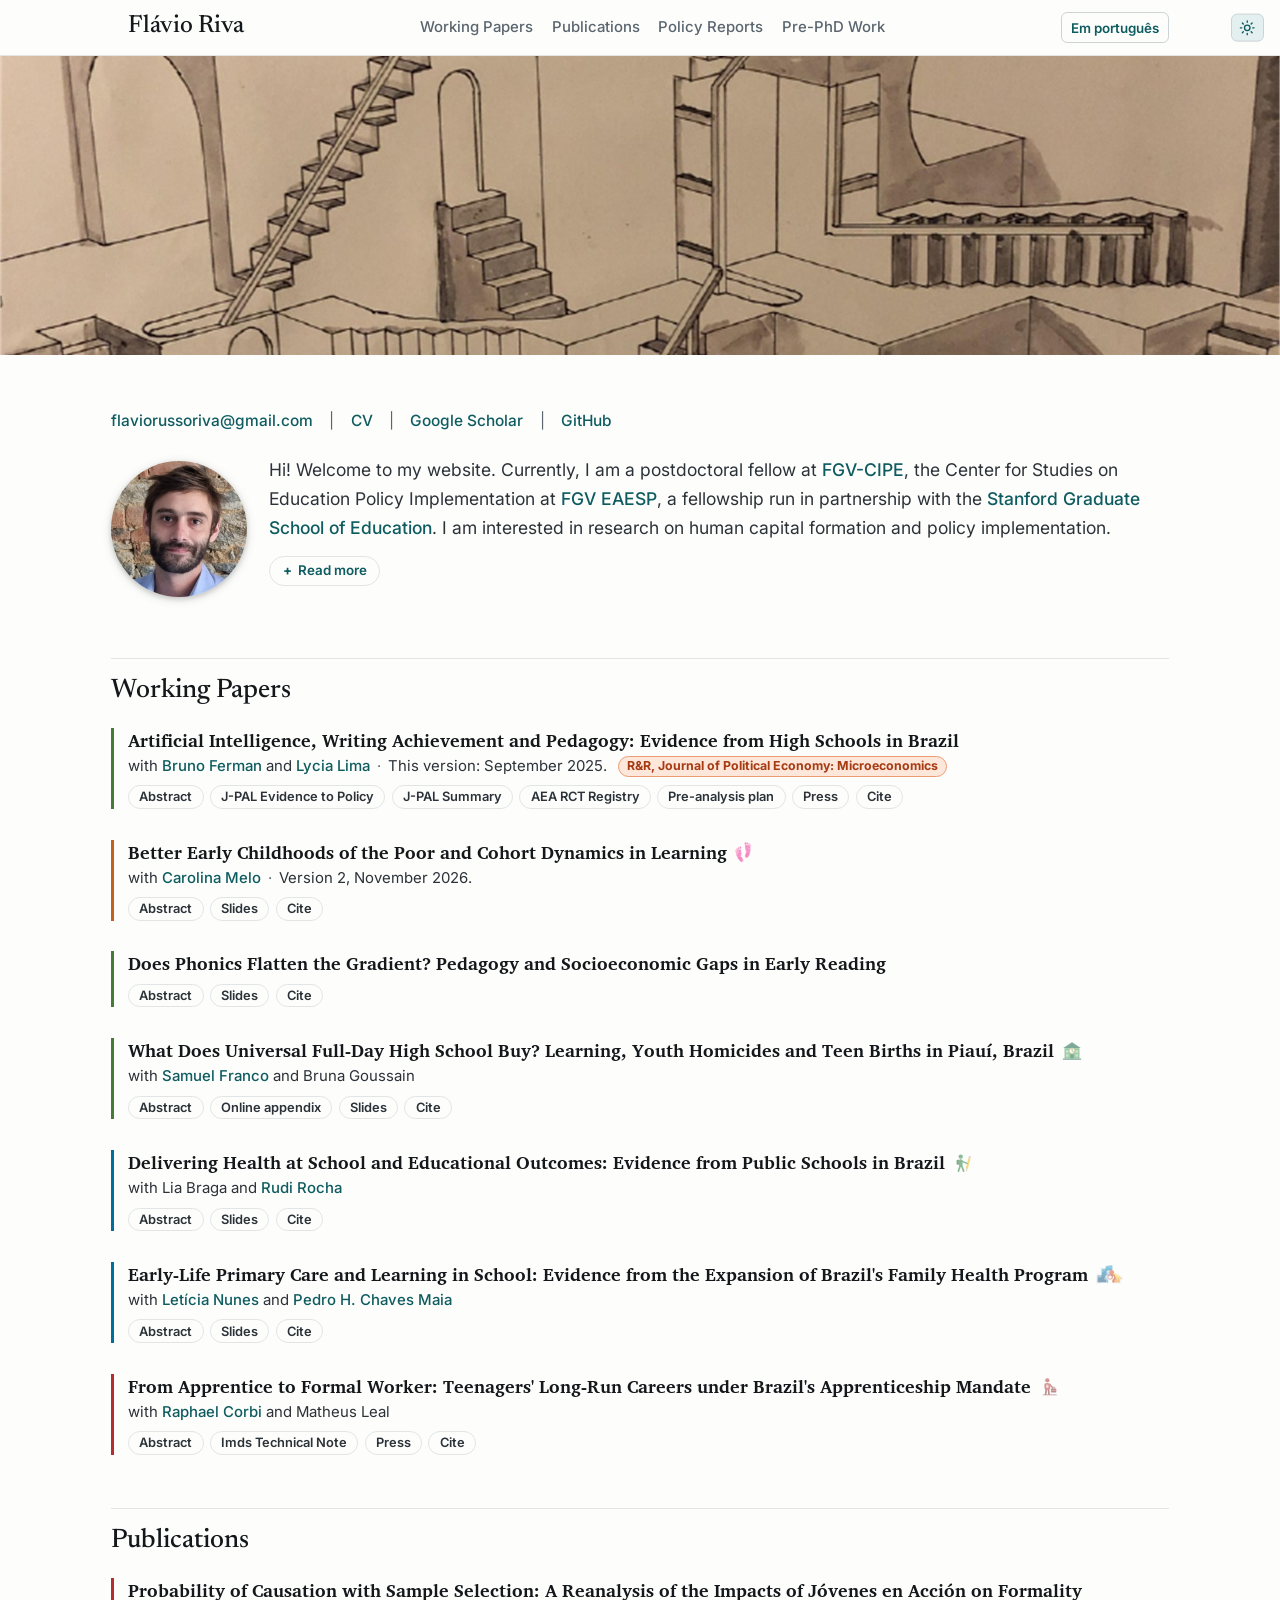
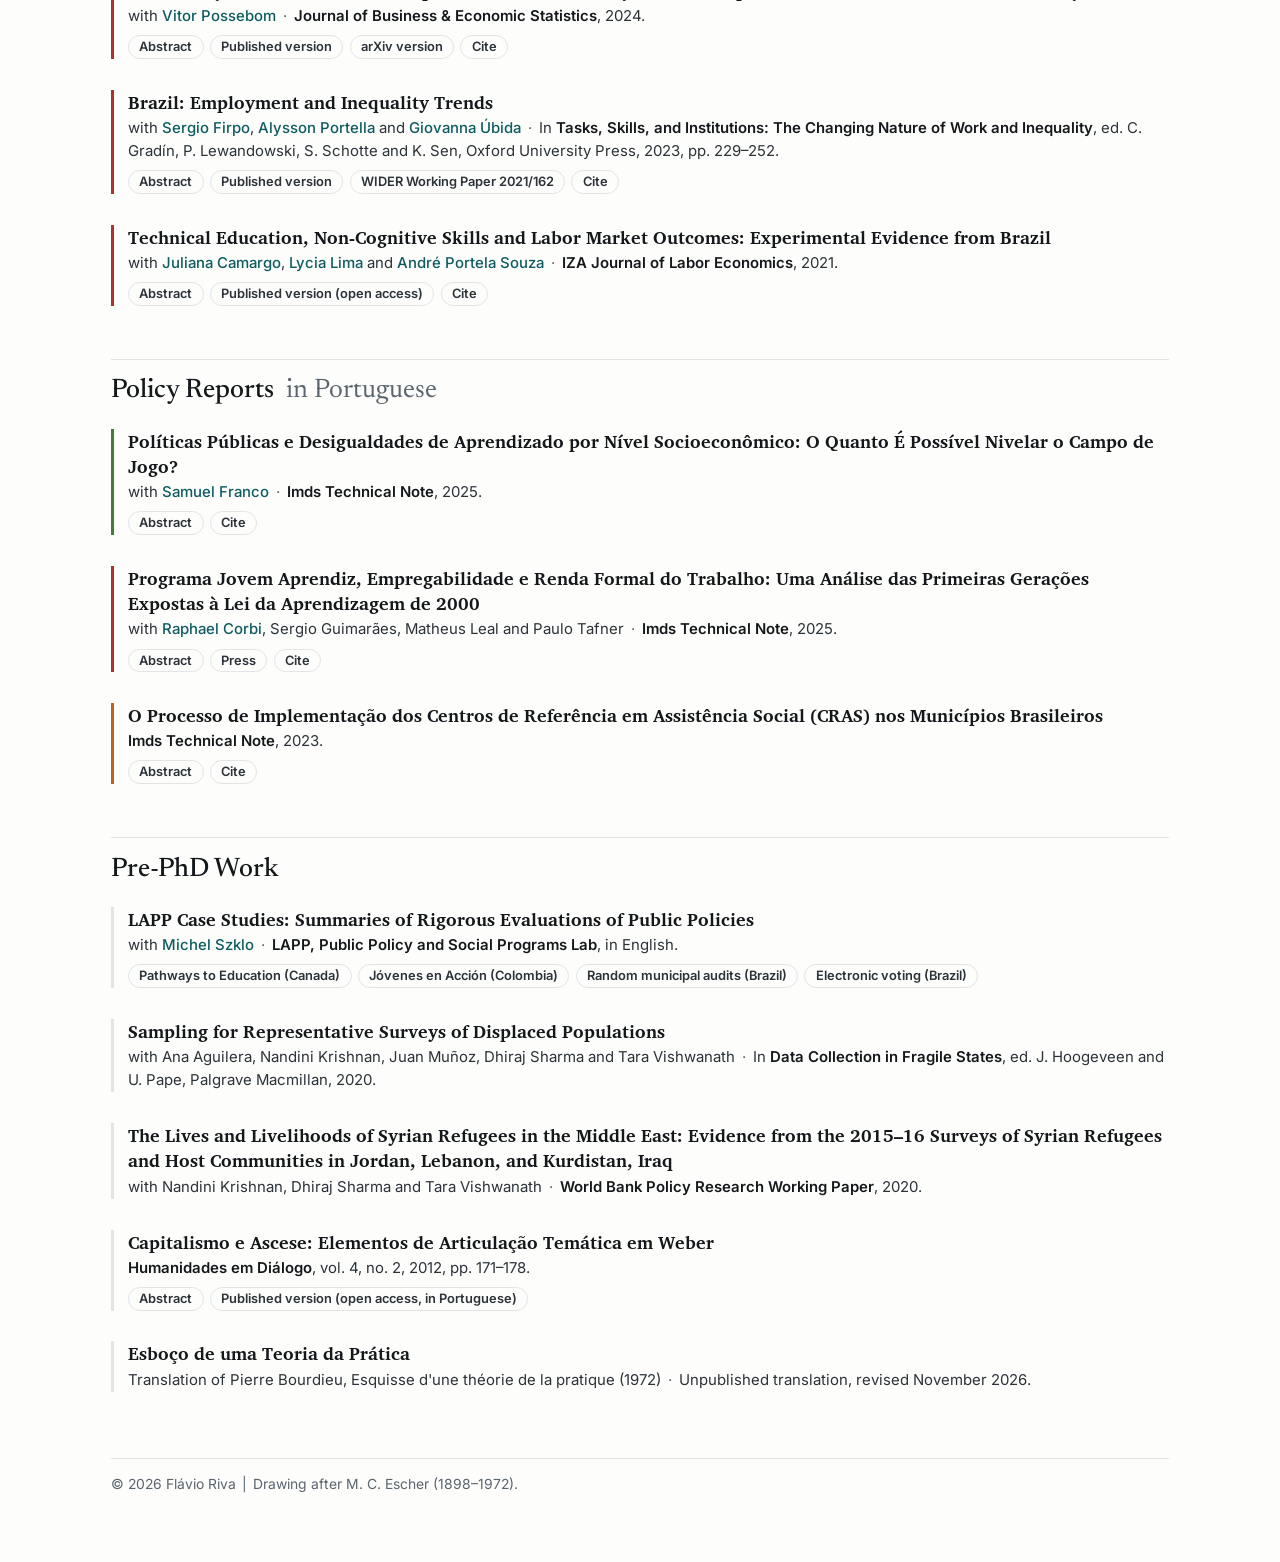
==== index.html @ 03cc33a7 "Day version: keep the light R&R badge under dark OS setting Co-Authored-By: Claude Opus 5.5 <noreply" ====
<!doctype html>
<html lang="en" data-lang="en">
<head>
<meta charset="utf-8">
<meta name="viewport" content="width=device-width, initial-scale=1">
<title>Flávio Riva</title>
<meta name="description" content="Flávio Riva is an applied economist studying how public policy shapes human capital in Brazil, from childhood to the first job.">
<link rel="icon" href="favicon.svg" type="image/svg+xml">
<link rel="preconnect" href="https://fonts.googleapis.com">
<link rel="preconnect" href="https://fonts.gstatic.com" crossorigin>
<link rel="stylesheet" href="https://fonts.googleapis.com/css2?family=Noto+Sans:wght@400;500;600;700&family=Roboto:wght@700&family=Charis+SIL:wght@400;700&family=Lato:wght@700&display=swap">
<link rel="stylesheet" href="style.css?v=20261127k">
<script>
  // Language: ?lang=pt or a saved choice; English by default.
  (function () {
    var q = new URLSearchParams(location.search).get("lang"), s = null;
    try { s = localStorage.getItem("lang"); } catch (e) {}
    var l = q === "pt" || q === "en" ? q : (s === "pt" ? "pt" : "en");
    document.documentElement.setAttribute("data-lang", l);
    document.documentElement.setAttribute("lang", l === "pt" ? "pt-BR" : "en");
  })();
  // Daylight reading is the default; ?read=default or a saved choice turns it off. Its fonts load only when it is on.
  function loadDayFonts() {
    if (document.getElementById("day-fonts")) return;
    var k = document.createElement("link");
    k.id = "day-fonts"; k.rel = "stylesheet";
    k.href = "https://fonts.googleapis.com/css2?family=Inter:wght@400;500;600&family=Newsreader:opsz,wght@6..72,400;6..72,500&display=swap";
    document.head.appendChild(k);
  }
  (function () {
    var q = new URLSearchParams(location.search).get("read"), s = null;
    try { s = localStorage.getItem("read"); } catch (e) {}
    if (q === "day" || (q !== "default" && !(q === null && s === "default"))) { document.documentElement.setAttribute("data-read", "day"); loadDayFonts(); }
  })();
</script>
</head>
<body>
<div class="wrap">

  <aside class="side">
    <div class="side-inner">
      <h1 class="name">Flávio Riva</h1>
      <p class="role"><span class="en">Postdoctoral Fellow</span><span class="pt">Pós-doutorando</span><br><a href="https://eaesp.fgv.br/centros/centro-estudos-implementacao-politicas-educacionais" target="_blank" rel="noopener">FGV-CIPE, FGV EAESP</a><br><a href="https://ed.stanford.edu" target="_blank" rel="noopener">Stanford GSE</a></p>
      <p class="role muted"><span class="en">PhD in Public Administration and Government, FGV EAESP</span><span class="pt">Doutor em Administração Pública e Governo, FGV EAESP</span></p>
      <nav class="sections" aria-label="Sections">
        <a href="#policy-reports" class="pt-first"><span class="en">Policy Reports</span><span class="pt">Notas Técnicas</span></a>
        <a href="#working-papers"><span class="en">Working Papers</span><span class="pt">Artigos em Andamento</span></a>
        <a href="#publications"><span class="en">Publications</span><span class="pt">Publicações</span></a>
        <a href="#policy-reports" class="en-last"><span class="en">Policy Reports</span><span class="pt">Notas Técnicas</span></a>
        <a href="#earlier-work"><span class="en">Pre-PhD Work</span><span class="pt">Antes do Doutorado</span></a>
        <a href="#plataforma-impacto" class="pt">Plataforma Impacto</a>
      </nav>
      <button type="button" class="lang-toggle" id="lang-toggle"><span class="en">Em português</span><span class="pt">In English</span></button>
      <button type="button" class="lang-toggle read-toggle" id="read-toggle" aria-pressed="false" title="Daylight reading / Leitura diurna"><svg viewBox="0 0 24 24" width="16" height="16" aria-hidden="true" fill="none" stroke="currentColor" stroke-width="2" stroke-linecap="round"><circle cx="12" cy="12" r="4"/><path d="M12 2v2M12 20v2M4.9 4.9l1.4 1.4M17.7 17.7l1.4 1.4M2 12h2M20 12h2M4.9 19.1l1.4-1.4M17.7 6.3l1.4-1.4"/></svg><span class="en">Daylight reading</span><span class="pt">Leitura diurna</span></button>
      <p class="updated"><span class="en">Updated November 2026</span><span class="pt">Atualizado em novembro de 2026</span></p>
    </div>
  </aside>

  <figure class="banner"><img src="escadaria.jpg" width="1736" height="2318" alt="Ink and wash drawing of interlocking staircases"></figure>

  <main class="content">

    <p class="contact">
      <a href="mailto:flaviorussoriva@gmail.com">flaviorussoriva@gmail.com</a><span class="sep">|</span>
      <a href="papers/riva_cv.pdf" target="_blank" rel="noopener">CV</a><span class="sep">|</span>
      <a href="https://scholar.google.com/citations?user=T4DZtEYAAAAJ&amp;hl=en" target="_blank" rel="noopener">Google Scholar</a><span class="sep">|</span>
      <a href="https://github.com/flavio-riva" target="_blank" rel="noopener" id="gh">GitHub</a>
    </p>

    <section class="bio" aria-label="About">
      <figure class="portrait-top"><img class="portrait" src="photo.png" width="232" height="343" alt="Flávio Riva"></figure>
      <p class="en">Hi! Welcome to my website. Currently, I am a postdoctoral fellow at <a href="https://eaesp.fgv.br/centros/centro-estudos-implementacao-politicas-educacionais" target="_blank" rel="noopener">FGV-CIPE</a>, the Center for Studies on Education Policy Implementation at <a href="https://eaesp.fgv.br" target="_blank" rel="noopener">FGV EAESP</a>, a fellowship run in partnership with the <a href="https://ed.stanford.edu" target="_blank" rel="noopener">Stanford Graduate School of Education</a>. I am interested in research on human capital formation and policy implementation.</p>
      <details class="en before"><summary>Read more</summary>
      <p>I hold a PhD in Public Administration and Government from FGV EAESP (2022), an MA and a BA in Economics from <a href="https://eesp.fgv.br" target="_blank" rel="noopener">FGV EESP</a> (2016), and a BA in Social Sciences from the <a href="https://www.usp.br" target="_blank" rel="noopener">University of São Paulo</a> (2013).</p>
      <p>From 2021 to 2026, I was a researcher at the <a href="https://imdsbrasil.org/en" target="_blank" rel="noopener">Instituto Mobilidade e Desenvolvimento Social (Imds)</a>, where I worked on <a href="https://imdsbrasil.org/plataforma-impacto/" target="_blank" rel="noopener">Plataforma Impacto</a>, a public platform of evaluated policies organized by life stage, and on monitoring and evaluation projects in several policy areas, including education, social assistance and labor market policy.</p>
      <p>Before Imds, I was a researcher at <a href="https://fgvclear.org" target="_blank" rel="noopener">FGV CLEAR</a>, the Center for Learning on Evaluation and Results for Brazil and Lusophone Africa at FGV EESP (2015–2017), and a data analyst at MGov Brasil, now Movva (2017). I was a short-term consultant for the <a href="https://www.worldbank.org/en/topic/poverty" target="_blank" rel="noopener">World Bank</a>'s Poverty and Equity Global Practice, in Washington and São Paulo.</p>
      </details>

      <p class="pt">Olá! Bem-vindo ao meu site. Atualmente, sou pós-doutorando no <a href="https://eaesp.fgv.br/centros/centro-estudos-implementacao-politicas-educacionais" target="_blank" rel="noopener">FGV-CIPE</a>, o Centro de Estudos em Implementação de Políticas Educacionais da <a href="https://eaesp.fgv.br" target="_blank" rel="noopener">FGV EAESP</a>, em parceria com a <a href="https://ed.stanford.edu" target="_blank" rel="noopener">Stanford Graduate School of Education</a>. Tenho interesse em pesquisa sobre formação de capital humano e implementação de políticas públicas.</p>
      <details class="pt before"><summary>Leia mais</summary>
      <p>Sou doutor em Administração Pública e Governo pela FGV EAESP (2022), mestre e bacharel em Economia pela <a href="https://eesp.fgv.br" target="_blank" rel="noopener">FGV EESP</a> (2016) e bacharel em Ciências Sociais pela <a href="https://www.usp.br" target="_blank" rel="noopener">Universidade de São Paulo</a> (2013).</p>
      <p>De 2021 a 2026, fui pesquisador do <a href="https://imdsbrasil.org/" target="_blank" rel="noopener">Instituto Mobilidade e Desenvolvimento Social (Imds)</a>, onde trabalhei na <a href="https://imdsbrasil.org/plataforma-impacto/" target="_blank" rel="noopener">Plataforma Impacto</a>, uma base pública de políticas avaliadas organizada por fase da vida, e em projetos de monitoramento e avaliação em diversas áreas, como educação, assistência social e políticas de mercado de trabalho.</p>
      <p>Antes do Imds, fui pesquisador do <a href="https://fgvclear.org" target="_blank" rel="noopener">FGV CLEAR</a>, o Centro de Aprendizagem em Avaliação e Resultados para o Brasil e a África Lusófona, na FGV EESP (2015–2017), e analista de dados na MGov Brasil, hoje Movva (2017). Fui consultor da Prática Global de Pobreza e Equidade do <a href="https://www.worldbank.org/pt/country/brazil" target="_blank" rel="noopener">Banco Mundial</a>, em Washington e em São Paulo.</p>
      </details>
    </section>

    <p class="legend"><span class="en">Areas:</span><span class="pt">Áreas:</span>
      <button type="button" class="k" data-area="edu" style="--c: var(--edu)"><span class="en">Education</span><span class="pt">Educação</span></button>
      <button type="button" class="k" data-area="hea" style="--c: var(--hea)"><span class="en">Health</span><span class="pt">Saúde</span></button>
      <button type="button" class="k" data-area="ec" style="--c: var(--ec)"><span class="en">Early childhood</span><span class="pt">Primeira infância</span></button>
      <button type="button" class="k" data-area="lab" style="--c: var(--lab)"><span class="en">Labor market</span><span class="pt">Mercado de trabalho</span></button>
      <button type="button" class="k" data-area="vio" style="--c: var(--vio)"><span class="en">Violence and risk</span><span class="pt">Violência e risco</span></button>
    </p>
    <div class="filterbar" id="filterbar" hidden role="status"><span class="en">Showing</span><span class="pt">Mostrando</span> <b id="filter-n"></b> <span class="en">items tagged</span><span class="pt">itens com</span> <span class="ftag" id="filter-label"></span> <button type="button" class="fclear" id="filter-clear"><span class="en">Show all</span><span class="pt">Mostrar tudo</span> ×</button></div>

    <div class="sections-flow">

    <section id="working-papers">
      <h2><span class="en">Working Papers</span><span class="pt">Artigos em Andamento</span></h2>
      <ol class="papers">
        <li class="a-edu">
          <p class="ptitle"><a href="papers/ferman_lima_riva_2025_ai_writing_pedagogy.pdf" target="_blank" rel="noopener" class="letrus">Artificial Intelligence, Writing Achievement and Pedagogy: Evidence from High Schools in Brazil</a></p>
          <p class="by"><span class="en">with</span><span class="pt">com</span> <a href="https://sites.google.com/site/brunoferman/home" target="_blank" rel="noopener">Bruno Ferman</a> <span class="en">and</span><span class="pt">e</span> <a href="https://scholar.google.com/citations?user=igTAkdwAAAAJ&amp;hl=pt-BR" target="_blank" rel="noopener">Lycia Lima</a></p>
          <p class="status"><span class="en">This version: September 2025.</span><span class="pt">Esta versão: setembro de 2025.</span> <span class="badge badge-rr">R&amp;R, Journal of Political Economy: Microeconomics</span></p>
          <p class="mat"><b><span class="en">Materials:</span><span class="pt">Materiais:</span></b> <a href="https://www.povertyactionlab.org/case-study/artificial-intelligence-strengthen-high-school-students-writing-skills" target="_blank" rel="noopener">J-PAL Evidence to Policy</a><span class="sep">|</span><a href="https://www.povertyactionlab.org/evaluation/impact-artificial-intelligence-learning-brazil" target="_blank" rel="noopener">J-PAL Summary</a><span class="sep">|</span><a href="https://www.socialscienceregistry.org/trials/3729" target="_blank" rel="noopener">AEA RCT Registry</a><span class="sep">|</span><a href="papers/ferman_lima_riva_2021_awe_pre_analysis_plan.pdf" target="_blank" rel="noopener"><span class="en">Pre-analysis plan</span><span class="pt">Plano de pré-análise</span></a></p>
          <p class="media"><b><span class="en">Media coverage:</span><span class="pt">Na imprensa:</span></b> <a href="https://www.nexojornal.com.br/colunistas/2021/O-uso-de-intelig%C3%AAncia-artificial-na-prepara%C3%A7%C3%A3o-para-o-Enem" target="_blank" rel="noopener">Nexo</a><span class="sep">|</span><a href="https://valor.globo.com/empresas/noticia/2023/01/15/letrus-quer-usar-inteligencia-artificial-para-ensinar-mais-de-350-mil-alunos-a-escrever.ghtml" target="_blank" rel="noopener">Valor Econômico</a><span class="sep">|</span><a href="https://oglobo.globo.com/economia/ricardo-henriques/coluna/2024/06/ia-e-educacao-desafios-e-possibilidades.ghtml" target="_blank" rel="noopener">O Globo</a><span class="sep">|</span><a href="https://porvir.org/programa-brasileiro-ganha-premio-da-unesco-com-uso-de-inteligencia-artificial-na-educacao/" target="_blank" rel="noopener">Porvir</a></p>
          <p class="tags"><span class="t-age"><span class="en">Ages 15–29</span><span class="pt">15–29 anos</span></span><span class="t-edu"><span class="en">Technology for learning</span><span class="pt">Estrutura física e tecnológica para as aprendizagens</span></span><span class="t-edu"><span class="en">Academic achievement</span><span class="pt">Desempenho acadêmico e técnico</span></span></p>
          <div class="toggles"><button type="button" class="tg" aria-expanded="false" data-p="q"><span class="en">In short</span><span class="pt">Em resumo</span></button><button type="button" class="tg" aria-expanded="false" data-p="a"><span class="en">Abstract</span><span class="pt">Resumo completo, em inglês</span></button></div>
          <div class="panel" data-p="q" hidden><p class="blurb"><span class="en">Can a machine grade the essays so that teachers can teach the writing? In a statewide experiment in Espírito Santo, AI feedback raised scores on the essay of Brazil's high-stakes college exam, and adding human graders bought nicer comments but no extra points. The policy choice is between buying more grading and buying more teacher time, and the data point to time.</span><span class="pt">Uma máquina pode corrigir as redações para que o professor ensine a escrever? Num experimento em toda a rede do Espírito Santo, a correção por inteligência artificial elevou a nota da redação do Enem, e somar corretores humanos melhorou os comentários, mas não a nota. A escolha de política é entre comprar mais correção e comprar mais tempo do professor, e os dados apontam para o tempo.</span></p></div>
          <div class="panel" data-p="a" hidden><p class="abstract" lang="en">This paper studies educational technologies that use artificial and human intelligence to enhance writing instruction. In a large-scale experiment, providing students with an online platform to practice and enabling teachers to outsource grading and feedback tasks to artificial intelligence improved essay scores on a high-stakes exam. Adding human graders to circumvent potential limitations of this automated system improved the perceived quality of feedback, but did not affect the extent to which this enhanced educational technology improved achievement. Both technologies shifted teachers' tasks to individualized instruction, suggesting that teachers used both sets of inputs as complements to the educational inputs they provide to develop complex writing skills.</p></div>
        </li>

<li class="a-ec">
          <p class="ptitle"><a href="papers/melo_riva_2026_pim_v2.pdf" target="_blank" rel="noopener" class="pim">Better Early Childhoods of the Poor and Cohort Dynamics in Learning <img class="pim-logo" src="img/pim_feet.png" alt="" aria-hidden="true"></a></p>
          <p class="by"><span class="en">with</span><span class="pt">com</span> <a href="https://sites.google.com/view/carolinamelo/home" target="_blank" rel="noopener">Carolina Melo</a></p>
          <p class="status"><span class="en">Version 2, November 2026.</span><span class="pt">Versão 2, novembro de 2026.</span></p>
          <p class="mat"><b><span class="en">Materials:</span><span class="pt">Materiais:</span></b> <a href="papers/melo_riva_2026_slides.pdf" target="_blank" rel="noopener"><span class="en">Slides</span><span class="pt">Slides</span></a></p>
          <p class="tags"><span class="t-age"><span class="en">Ages 0–3</span><span class="pt">0–3 anos</span></span><span class="t-ec"><span class="en">Parenting support</span><span class="pt">Apoio à parentalidade</span></span><span class="t-edu"><span class="en">Academic achievement</span><span class="pt">Desempenho acadêmico e técnico</span></span></p>
          <div class="toggles"><button type="button" class="tg" aria-expanded="false" data-p="q"><span class="en">In short</span><span class="pt">Em resumo</span></button><button type="button" class="tg" aria-expanded="false" data-p="a"><span class="en">Abstract</span><span class="pt">Resumo completo, em inglês</span></button></div>
          <div class="panel" data-p="q" hidden><p class="blurb"><span class="en">Does visiting poor families when their babies are young show up in the classroom ten years later? Rio Grande do Sul's home-visiting program, Primeira Infância Melhor, raised test scores at ages 10–11 by about 0.08 SD, most for the weakest students and for children reached in utero or as infants. Start before the cradle, not at the school gate.</span><span class="pt">Visitar famílias pobres quando os filhos são bebês aparece na sala de aula dez anos depois? O Primeira Infância Melhor, do Rio Grande do Sul, elevou as notas aos 10–11 anos em cerca de 0,08 desvio-padrão, sobretudo entre os alunos mais fracos e as crianças alcançadas ainda na gestação ou no primeiro ano de vida. A política começa antes do berço, não no portão da escola.</span></p></div>
          <div class="panel" data-p="a" hidden><p class="abstract" lang="en">This paper examines how broad support for poor families during their children's early childhood affects learning of foundational skills in middle childhood. Using the rollout of a large-scale public policy called Primeira Infância Melhor (PIM, or Better Early Childhood) and a cohort difference-in-differences approach that leverages variation in age at first exposure to the program, we show that: (i) PIM's arrival in a municipality raised Language and Mathematics standardized test scores at ages 10 to 11, at around 0.08σ for exposed cohorts; (ii) effects are large for very low performers, who shift literacy and numeracy thresholds that children are supposed to attain during middle childhood; (iii) reaching children in utero or in the first year of life generates larger effects than reaching them later.</p></div>
        </li>

<li class="a-edu">
          <p class="ptitle"><a href="papers/riva_2026_does_phonics_flatten_the_gradient.pdf" target="_blank" rel="noopener">Does Phonics Flatten the Gradient? Pedagogy and Socioeconomic Gaps in Early Reading</a></p>
          <p class="mat"><b><span class="en">Materials:</span><span class="pt">Materiais:</span></b> <a href="papers/riva_2026_phonics_slides.pdf" target="_blank" rel="noopener"><span class="en">Slides</span><span class="pt">Slides</span></a></p>
          <p class="tags"><span class="t-age"><span class="en">Ages 6–10</span><span class="pt">6–10 anos</span></span><span class="t-edu"><span class="en">Pedagogy and school management</span><span class="pt">Processos pedagógicos e de gestão em redes escolares</span></span><span class="t-edu"><span class="en">Academic achievement</span><span class="pt">Desempenho acadêmico e técnico</span></span></p>
          <div class="toggles"><button type="button" class="tg" aria-expanded="false" data-p="q"><span class="en">In short</span><span class="pt">Em resumo</span></button><button type="button" class="tg" aria-expanded="false" data-p="a"><span class="en">Abstract</span><span class="pt">Resumo completo, em inglês</span></button></div>
          <div class="panel" data-p="q" hidden><p class="blurb"><span class="en">Brazil fails its poorest readers by more than almost any other country: is that a problem of pedagogy? Teaching the alphabetic code explicitly raises reading at least as much for disadvantaged children, but it closes gaps only where the program reaches the poorest schools in full. Equity is a matter of delivery, not of method alone.</span><span class="pt">O Brasil falha com seus leitores mais pobres mais do que quase qualquer país: o problema é pedagógico? Ensinar o código alfabético de forma explícita eleva a leitura das crianças mais pobres pelo menos tanto quanto a das demais, mas só reduz as desigualdades onde o programa chega por inteiro às escolas mais pobres. Equidade depende da implementação, não só do método.</span></p></div>
          <div class="panel" data-p="a" hidden><p class="abstract" lang="en">Brazil teaches few children to read well, and it fails the poor by more than any other country in PIRLS 2021. We argue that the second failure is largely pedagogical. Reading is a cultural invention that must be taught. Whatever school leaves to discovery, the family supplies, and families supply it unequally. Systematic phonics moves the decisive input, knowledge of the alphabetic code, from home to school. Across trials and system-wide reforms, it raises reading by 0.24–0.40 standard deviations, against 0.08 for literacy programs without a phonics core. Of more than sixty meta-analyses, six split by socioeconomic status, and none finds phonics less effective for poor children. Re-analysing the public data along that margin (Mississippi's reform, Ceará's Paic, and three randomized trials), we find that phonics-based programs raise reading at least as much for disadvantaged children, by 0.7 SD in Ceará, but compress the gap between children of different backgrounds only weakly (Mississippi's later cohorts) or not at all. Compression appears between schools, where the program reaches the poorest schools in full (Ceará), and reverses where it does not (South Africa). The equity case for phonics is therefore a case for delivery: a codified sequence, in-person support, and assessment tied to remediation. Ceará adds a caution: its racial and gender gaps did not move.</p></div>
        </li>

<li class="a-edu">
          <p class="ptitle"><a href="papers/franco_goussain_riva_2026_universal_full_day_high_school.pdf" target="_blank" rel="noopener" class="emti">What Does Universal Full-Day High School Buy? Learning, Youth Homicides and Teen Births in Piauí, Brazil <img class="prog-logo" src="img/emti_school.svg" alt="" aria-hidden="true"></a></p>
          <p class="by"><span class="en">with</span><span class="pt">com</span> <a href="https://br.linkedin.com/in/samuel-franco-1108a021" target="_blank" rel="noopener">Samuel Franco</a> <span class="en">and</span><span class="pt">e</span> Bruna Goussain</p>
          <p class="mat"><b><span class="en">Materials:</span><span class="pt">Materiais:</span></b> <a href="papers/franco_goussain_riva_2026_online_appendix.pdf" target="_blank" rel="noopener"><span class="en">Online appendix</span><span class="pt">Apêndice online</span></a><span class="sep">|</span><a href="papers/franco_goussain_riva_2026_slides.pdf" target="_blank" rel="noopener">Slides</a></p>
          <p class="tags"><span class="t-age"><span class="en">Ages 15–29</span><span class="pt">15–29 anos</span></span><span class="t-edu"><span class="en">Pedagogy and school management</span><span class="pt">Processos pedagógicos e de gestão em redes escolares</span></span><span class="t-vio"><span class="en">Risk behavior</span><span class="pt">Comportamento de risco</span></span></p>
          <div class="toggles"><button type="button" class="tg" aria-expanded="false" data-p="q"><span class="en">In short</span><span class="pt">Em resumo</span></button><button type="button" class="tg" aria-expanded="false" data-p="a"><span class="en">Abstract</span><span class="pt">Resumo completo, em inglês</span></button></div>
          <div class="panel" data-p="q" hidden><p class="blurb"><span class="en">What does a state buy when it keeps every high school student in school for eight hours a day? In Piauí, learning gains grew to 0.10 SD after three years, half of what the earlier selective schools suggested, with no fall in youth homicides or teen births. Gains are similar across sex, race and family income, but converted schools serve fewer older and night students. Each real spent returns 12 to 55 centavos of lifetime earnings, about what youth job training delivers.</span><span class="pt">O que um estado compra ao manter todos os alunos do ensino médio na escola oito horas por dia? No Piauí, o ganho de aprendizagem chegou a 0,10 desvio-padrão em três anos, metade do que as escolas seletivas da fase anterior sugeriam, sem queda nos homicídios de jovens nem na gravidez na adolescência. Os ganhos são parecidos por sexo, cor e renda, mas as escolas convertidas passam a atender menos alunos mais velhos e do noturno. Cada real gasto rende de 12 a 55 centavos de renda ao longo da vida, perto do que entregam os programas de qualificação de jovens.</span></p></div>
          <div class="panel" data-p="a" hidden><p class="abstract" lang="en">Between 2023 and 2025, the Brazilian state of Piauí moved every state high school to an eight-hour school day. We use the staggered timing of school conversions to estimate its effects. Learning gains grew with exposure, from 0.02 standard deviations after one year to 0.10 after three, when the first converted cohort finished high school. Dropout and pass rates did not change, and converted schools neither pushed students out nor attracted better-prepared ones. Gains were larger in schools serving more advantaged students. They are also half the size of those from the state's earlier, selective phase, which suggests that selective rollouts overstate what universal ones deliver. Youth homicides did not fall, and teen births did not change. Each real of net public spending buys 12 to 55 centavos of after-tax lifetime earnings, close to youth job training and below most college aid programs.</p></div>
        </li>

<li class="a-hea">
          <p class="ptitle"><a href="papers/braga_riva_rocha_2026_delivering_health_at_school.pdf" target="_blank" rel="noopener" class="pse">Delivering Health at School and Educational Outcomes: Evidence from Public Schools in Brazil <img class="prog-logo" src="img/pse_kid.svg" alt="" aria-hidden="true"></a></p>
          <p class="by"><span class="en">with</span><span class="pt">com</span> Lia Braga <span class="en">and</span><span class="pt">e</span> <a href="https://www.rudirocha.org/" target="_blank" rel="noopener">Rudi Rocha</a></p>
          <p class="mat"><b><span class="en">Materials:</span><span class="pt">Materiais:</span></b> <a href="papers/braga_riva_rocha_2026_delivering_health_at_school_slides.pdf" target="_blank" rel="noopener"><span class="en">Slides</span><span class="pt">Slides</span></a></p>
          <p class="tags"><span class="t-age"><span class="en">Ages 6–10</span><span class="pt">6–10 anos</span></span><span class="t-hea"><span class="en">Health in communities and schools</span><span class="pt">Saúde nas comunidades e na escola</span></span><span class="t-edu"><span class="en">School flow and retention</span><span class="pt">Fluxo, frequência e retenção escolar</span></span></p>
          <div class="toggles"><button type="button" class="tg" aria-expanded="false" data-p="q"><span class="en">In short</span><span class="pt">Em resumo</span></button><button type="button" class="tg" aria-expanded="false" data-p="a"><span class="en">Abstract</span><span class="pt">Resumo completo, em inglês</span></button></div>
          <div class="panel" data-p="q" hidden><p class="blurb"><span class="en">What happens when the Family Health team walks into the primary school? When Brazilian municipalities joined the Health at School Program, dropout in grades 1–5 fell by 0.9 percentage point, two-fifths of the counterfactual, more so in vulnerable places, while test scores did not move. For policy, health at school works as a way to keep children in school, not to make them learn more.</span><span class="pt">O que acontece quando a equipe de Saúde da Família entra na escola? Nos municípios que aderiram ao Programa Saúde na Escola, o abandono do 1º ao 5º ano caiu 0,9 ponto percentual, dois quintos do contrafactual, mais nos lugares mais vulneráveis, e a proficiência não mudou. Para a política pública, saúde na escola funciona como instrumento de permanência, não de aprendizagem.</span></p></div>
          <div class="panel" data-p="a" hidden><p class="abstract" lang="en">This paper investigates the educational impacts of a policy-driven change in health services, ranging from anthropometric measurement, ophthalmological screening and referrals to specialized care to coordinated efforts to identify and fight endemic diseases, available to public school students in Brazil. Using imputation event studies on a panel of all Brazilian municipalities from 2007 to 2017, we find that adoption raised the share of public-school students covered by the program by 71 percentage points and reduced dropout in grades 1–5 by 0.89 percentage point (40% of the counterfactual mean) and evasion in grades 6–9 by 0.46 point. We find no gain in test scores and no effect in high school, which the program did not target. Effects are larger in more vulnerable municipalities and schools, and the gradient lines up with the control of endemic diseases rather than with screening services.</p></div>
        </li>

        <li class="a-hea">
          <p class="ptitle"><a href="papers/nunes_maia_riva_2026_early_life_primary_care.pdf" target="_blank" rel="noopener" class="fhp">Early-Life Primary Care and Learning in School: Evidence from the Expansion of Brazil's Family Health Program <img class="prog-logo" src="img/fhp_logo.png" alt="" aria-hidden="true"></a></p>
          <p class="by"><span class="en">with</span><span class="pt">com</span> <a href="https://www.leticianunes.com/" target="_blank" rel="noopener">Letícia Nunes</a> <span class="en">and</span><span class="pt">e</span> <a href="https://sites.google.com/view/phchavesmaia/home" target="_blank" rel="noopener">Pedro H. Chaves Maia</a></p>
          <p class="mat"><b><span class="en">Materials:</span><span class="pt">Materiais:</span></b> <a href="papers/nunes_maia_riva_2026_early_life_primary_care_slides.pdf" target="_blank" rel="noopener"><span class="en">Slides</span><span class="pt">Slides</span></a></p>
          <p class="tags"><span class="t-age"><span class="en">Ages 0–3</span><span class="pt">0–3 anos</span></span><span class="t-hea"><span class="en">Maternal and child health</span><span class="pt">Atenção à saúde materno-infantil</span></span><span class="t-edu"><span class="en">Academic achievement</span><span class="pt">Desempenho acadêmico e técnico</span></span></p>
          <div class="toggles"><button type="button" class="tg" aria-expanded="false" data-p="q"><span class="en">In short</span><span class="pt">Em resumo</span></button><button type="button" class="tg" aria-expanded="false" data-p="a"><span class="en">Abstract</span><span class="pt">Resumo completo, em inglês</span></button></div>
          <div class="panel" data-p="q" hidden><p class="blurb"><span class="en">Does a health worker at the door in early childhood make a better student in fifth grade? Following how Brazil's Family Health Program spread across municipalities from the mid-1990s, we find that early access to primary care raised learning in fifth grade. Universal health coverage is also an education policy.</span><span class="pt">Um agente de saúde batendo à porta na primeira infância forma um aluno melhor no 5º ano? Acompanhando a expansão do Programa Saúde da Família pelos municípios desde meados dos anos 1990, encontramos que o acesso precoce à atenção primária aumentou a aprendizagem no 5º ano. Cobertura universal de saúde também é política educacional.</span></p></div>
          <div class="panel" data-p="a" hidden><p class="abstract" lang="en">We study the effects of early access to primary health care on a rich set of measures of learning and schooling in middle childhood and adolescence, leveraging the expansion of Brazil's national community-based health program from the mid-1990s to the mid-2000s. Using the staggered rollout across the country's municipalities within a cohort difference-in-differences framework, we find that early access increased learning in 5th grade. Overall, the variation we explore to identify causal effects is directly relevant to assessing the benefits of expanding universal health coverage for aggregate human capital accumulation in educational systems.</p></div>
        </li>

<li class="a-lab">
          <p class="ptitle"><a href="papers/corbi_leal_riva_2026_from_apprentice_to_formal_worker.pdf" target="_blank" rel="noopener">From Apprentice to Formal Worker: Teenagers' Long-Run Careers under Brazil's Apprenticeship Mandate <img class="prog-logo" src="img/ja_apprentice.svg" alt="" aria-hidden="true"></a></p>
          <p class="by"><span class="en">with</span><span class="pt">com</span> <a href="https://sites.google.com/site/raphaelcorbi/" target="_blank" rel="noopener">Raphael Corbi</a> <span class="en">and</span><span class="pt">e</span> Matheus Leal</p>
          <p class="mat"><b><span class="en">Materials:</span><span class="pt">Materiais:</span></b> <a class="en" href="https://imdsbrasil.org/en/publicacao/jovem-aprendiz-program-employability-and-formal-labor-income-an-analysis-of-the-first-generations-exposed-to-the-apprenticeship-law-of-2000/" target="_blank" rel="noopener">Imds Technical Note</a><a class="pt" href="https://imdsbrasil.org/publicacao/programa-jovem-aprendiz-empregabilidade-e-renda-formal-do-trabalho-uma-analise-das-primeiras-geracoes-expostas-a-lei-da-aprendizagem-de-2000/" target="_blank" rel="noopener">Nota Técnica Imds</a></p>
          <p class="media"><b><span class="en">Media coverage:</span><span class="pt">Na imprensa:</span></b> <a href="https://valor.globo.com/brasil/noticia/2025/09/08/subaproveitado-jovem-aprendiz-melhora-renda.ghtml" target="_blank" rel="noopener">Valor Econômico</a></p>
          <p class="tags"><span class="t-age"><span class="en">Ages 15–29</span><span class="pt">15–29 anos</span></span><span class="t-lab"><span class="en">Active labor market policies</span><span class="pt">Políticas ativas de trabalho</span></span><span class="t-lab"><span class="en">Labor market</span><span class="pt">Mercado de trabalho</span></span></p>
          <div class="toggles"><button type="button" class="tg" aria-expanded="false" data-p="q"><span class="en">In short</span><span class="pt">Em resumo</span></button><button type="button" class="tg" aria-expanded="false" data-p="a"><span class="en">Abstract</span><span class="pt">Resumo completo, em inglês</span></button></div>
          <div class="panel" data-p="q" hidden><p class="blurb"><span class="en">Is a teenage apprenticeship a door into formal work, or just cheap labor? After Brazil's 2000 apprenticeship mandate turned apprenticeships into the main first formal job at ages 15–17, an extra apprenticeship raised formal earnings at ages 25–29 by about a third of the pre-reform mean. The mandate looks less like a subsidy to firms and more like a stepping stone for workers.</span><span class="pt">Ser jovem aprendiz abre a porta do emprego formal ou é só mão de obra barata? Depois que a Lei da Aprendizagem de 2000 fez da aprendizagem o principal primeiro emprego formal aos 15–17 anos, cada contrato a mais elevou a renda formal aos 25–29 anos em cerca de um terço da média anterior à reforma. A cota parece menos um subsídio às empresas e mais um degrau para os trabalhadores.</span></p></div>
          <div class="panel" data-p="a" hidden><p class="abstract" lang="en">In December 2000, Brazil turned a dormant apprenticeship system into a mass entry route into formal employment for teenagers: within five years, apprenticeships went from 13.9% to 80.5% of first formal jobs under fixed-term contracts at ages 15–17. We follow the affected cohorts in linked employer–employee records until age 30. Comparing cohorts before and after the reform in microregions where take-up expanded a lot and a little, we find that an additional apprenticeship increased the share of time spent in formal employment at ages 25–29 by 0.131, almost entirely in open-ended jobs, and monthly formal earnings at those ages by 330.2 BRL, about a third of the pre-reform mean. The employment effect survives state-by-cohort fixed effects but not the most conservative heterogeneity-robust estimator, which instead finds a precisely estimated gain in earnings; effects on accumulated formal experience are positive but imprecise. We find no robust effects on hourly wages or schooling, and the gains concentrate among entrants with more than primary schooling. A second design, based on the age-18 eligibility limit, reaches similar conclusions in the late twenties once we net out the pre-program difference between 17- and 18-year-old entrants.</p></div>
        </li>
      </ol>
    </section>

    <section id="publications">
      <h2><span class="en">Publications</span><span class="pt">Publicações</span></h2>
      <ol class="papers">
        <li class="a-lab">
          <p class="ptitle"><a href="https://www.tandfonline.com/doi/abs/10.1080/07350015.2024.2388639" target="_blank" rel="noopener">Probability of Causation with Sample Selection: A Reanalysis of the Impacts of Jóvenes en Acción on Formality</a></p>
          <p class="by"><span class="en">with</span><span class="pt">com</span> <a href="https://sites.google.com/site/vitorapossebom/" target="_blank" rel="noopener">Vitor Possebom</a></p>
          <p class="status"><span class="venue">Journal of Business &amp; Economic Statistics</span>, 2024.</p>
          <p class="mat"><b><span class="en">Materials:</span><span class="pt">Materiais:</span></b> <a href="https://www.tandfonline.com/doi/abs/10.1080/07350015.2024.2388639" target="_blank" rel="noopener"><span class="en">Published version</span><span class="pt">Versão publicada</span></a><span class="sep">|</span><a href="https://arxiv.org/abs/2210.01938" target="_blank" rel="noopener"><span class="en">arXiv version</span><span class="pt">Versão no arXiv</span></a></p>
          <p class="tags"><span class="t-age"><span class="en">Ages 15–29</span><span class="pt">15–29 anos</span></span><span class="t-lab"><span class="en">Active labor market policies</span><span class="pt">Políticas ativas de trabalho</span></span><span class="t-lab"><span class="en">Labor market</span><span class="pt">Mercado de trabalho</span></span></p>
          <div class="toggles"><button type="button" class="tg" aria-expanded="false" data-p="q"><span class="en">In short</span><span class="pt">Em resumo</span></button><button type="button" class="tg" aria-expanded="false" data-p="a"><span class="en">Abstract</span><span class="pt">Resumo completo, em inglês</span></button></div>
          <div class="panel" data-p="q" hidden><p class="blurb"><span class="en">How many people found formal jobs because of a training program, and not in spite of it? With sample selection the honest answer is a range: among always-employed women in Colombia's Jóvenes en Acción, between 10.2% and 13.4% moved to formal work because of the program. Evaluations that report a single number may be claiming more than the data know.</span><span class="pt">Quantas pessoas conseguiram um emprego formal por causa de um programa de qualificação, e não apesar dele? Com seleção amostral, a resposta honesta é um intervalo: entre as mulheres sempre empregadas do Jóvenes en Acción, na Colômbia, de 10,2% a 13,4% passaram ao emprego formal por causa do programa. Avaliações que reportam um único número podem estar afirmando mais do que os dados sabem.</span></p></div>
          <div class="panel" data-p="a" hidden><p class="abstract"><span class="en">A paper on partial identification. When outcomes are observed only for a selected sample, the data cannot pin down the probability of causation (the share of people whose outcome was caused by a program), but they can bound it. We derive sharp bounds for individuals who are always observed, under three increasingly restrictive sets of assumptions. Among always-employed women in Colombia's Jóvenes en Acción, between 10.2% and 13.4% moved to the formal labor market because of the program, although the 90% confidence region does not rule out a lower bound of zero.</span><span class="pt">Um artigo sobre identificação parcial. Quando os resultados só são observados para uma amostra selecionada, os dados não determinam a probabilidade de causalidade (a parcela de pessoas cujo resultado foi causado por um programa), mas permitem delimitá-la. Derivamos limites estreitos para os indivíduos sempre observados, sob três conjuntos de hipóteses cada vez mais restritivos. Entre as mulheres sempre empregadas do Jóvenes en Acción, na Colômbia, de 10,2% a 13,4% passaram ao mercado de trabalho formal por causa do programa, embora a região de confiança de 90% não descarte um limite inferior igual a zero.</span></p></div>
        </li>
        <li class="a-lab">
          <p class="ptitle"><a href="https://academic.oup.com/book/46710/chapter/410470836" target="_blank" rel="noopener">Brazil: Employment and Inequality Trends</a></p>
          <p class="by"><span class="en">with</span><span class="pt">com</span> <a href="https://www.insper.edu.br/en/docentes/sergio-pinheiro-firpo" target="_blank" rel="noopener">Sergio Firpo</a>, <a href="https://sites.google.com/view/alyssonportella" target="_blank" rel="noopener">Alysson Portella</a> <span class="en">and</span><span class="pt">e</span> <a href="https://www.giovannaubida.com" target="_blank" rel="noopener">Giovanna Úbida</a></p>
          <p class="status"><span class="en">In</span><span class="pt">Em</span> <span class="venue">Tasks, Skills, and Institutions: The Changing Nature of Work and Inequality</span>, ed. C. Gradín, P. Lewandowski, S. Schotte and K. Sen, Oxford University Press, 2023, pp. 229–252.</p>
          <p class="mat"><b><span class="en">Materials:</span><span class="pt">Materiais:</span></b> <a href="https://academic.oup.com/book/46710/chapter/410470836" target="_blank" rel="noopener"><span class="en">Published version</span><span class="pt">Versão publicada</span></a><span class="sep">|</span><a href="https://www.wider.unu.edu/publication/changing-nature-work-and-inequality-brazil-2003%E2%80%9319" target="_blank" rel="noopener"><span class="en">WIDER Working Paper 2021/162</span><span class="pt">WIDER Working Paper 2021/162</span></a></p>
          <div class="toggles"><button type="button" class="tg" aria-expanded="false" data-p="a"><span class="en">Abstract</span><span class="pt">Resumo</span></button></div>
          <div class="panel" data-p="a" hidden><p class="abstract"><span class="en">We use different sources of data on the task content of jobs to study how occupations, and the intensity of routine tasks embodied in them, explain changes in employment and earnings in Brazil. We find some evidence of polarization in earnings, but not in employment. Changes in the earnings structure explain most of the fall in inequality between 2003 and 2012, while changes in composition dominate its rise between 2012 and 2019; both are driven by education and its returns. The contribution of routine-task content to inequality is, in general, small.</span><span class="pt">Usamos diferentes fontes de dados sobre o conteúdo de tarefas das ocupações para estudar como as ocupações, e a intensidade de tarefas rotineiras nelas embutida, explicam as mudanças no emprego e nos rendimentos no Brasil. Encontramos alguma evidência de polarização nos rendimentos, mas não no emprego. Mudanças na estrutura de rendimentos explicam a maior parte da queda da desigualdade entre 2003 e 2012, enquanto mudanças de composição dominam sua alta entre 2012 e 2019; ambas são guiadas pela escolaridade e seus retornos. A contribuição do conteúdo rotineiro das tarefas para a desigualdade é, em geral, pequena.</span></p></div>
        </li>
        <li class="a-lab">
          <p class="ptitle"><a href="https://sciendo.com/article/10.2478/izajole-2021-0002" target="_blank" rel="noopener">Technical Education, Non-Cognitive Skills and Labor Market Outcomes: Experimental Evidence from Brazil</a></p>
          <p class="by"><span class="en">with</span><span class="pt">com</span> <a href="https://ri.fgv.br/en/pessoas/juliana-camargo" target="_blank" rel="noopener">Juliana Camargo</a>, <a href="https://scholar.google.com/citations?user=igTAkdwAAAAJ&amp;hl=pt-BR" target="_blank" rel="noopener">Lycia Lima</a> <span class="en">and</span><span class="pt">e</span> <a href="https://scholar.google.com/citations?user=L1kuoWMAAAAJ&amp;hl=pt-BR" target="_blank" rel="noopener">André Portela Souza</a></p>
          <p class="status"><span class="venue">IZA Journal of Labor Economics</span>, 2021.</p>
          <p class="mat"><b><span class="en">Materials:</span><span class="pt">Materiais:</span></b> <a href="https://sciendo.com/article/10.2478/izajole-2021-0002" target="_blank" rel="noopener"><span class="en">Published version (open access)</span><span class="pt">Versão publicada (acesso aberto)</span></a></p>
          <p class="tags"><span class="t-age"><span class="en">Ages 15–29</span><span class="pt">15–29 anos</span></span><span class="t-lab"><span class="en">Active labor market policies</span><span class="pt">Políticas ativas de trabalho</span></span><span class="t-lab"><span class="en">Labor market</span><span class="pt">Mercado de trabalho</span></span></p>
          <div class="toggles"><button type="button" class="tg" aria-expanded="false" data-p="q"><span class="en">In short</span><span class="pt">Em resumo</span></button><button type="button" class="tg" aria-expanded="false" data-p="a"><span class="en">Abstract</span><span class="pt">Resumo completo, em inglês</span></button></div>
          <div class="panel" data-p="q" hidden><p class="blurb"><span class="en">Do free technical courses for public high school students pay off in the labor market? In a waiting-list experiment in Santa Catarina, women gained 21 points in employment, more than 50% in earnings and large gains in non-cognitive skills, while men gained nothing. A program that works for half of its participants is easy to misread as one that works for no one.</span><span class="pt">Cursos técnicos gratuitos para alunos da escola pública compensam no mercado de trabalho? Num experimento com lista de espera em Santa Catarina, as mulheres ganharam 21 pontos de emprego, mais de 50% de renda e muito em habilidades socioemocionais, e os homens nada. Um programa que funciona para metade dos participantes é fácil de confundir com um que não funciona para ninguém.</span></p></div>
          <div class="panel" data-p="a" hidden><p class="abstract"><span class="en">A waiting-list randomized trial in four municipalities of Santa Catarina evaluates scholarships for free technical and vocational courses offered to current and former public high school students. Two years after the courses ended, women offered a place were 21 percentage points (about 33%) more likely to be employed, earned over 50% more and scored 0.5 &sigma; higher on non-cognitive skills; men saw no effects.</span><span class="pt">Um experimento aleatorizado com lista de espera, em quatro municípios de Santa Catarina, avalia bolsas para cursos técnicos e profissionalizantes gratuitos oferecidas a alunos e ex-alunos do ensino médio público. Dois anos após o fim dos cursos, as mulheres sorteadas tinham 21 pontos percentuais (cerca de 33%) mais chance de estar empregadas, renda mais de 50% maior e 0,5 &sigma; a mais em habilidades socioemocionais; entre os homens, não houve efeitos.</span></p></div>
        </li>
      </ol>
    </section>

    <section id="policy-reports">
      <h2><span class="en">Policy Reports</span><span class="pt">Notas Técnicas</span> <span class="h2note"><span class="en">in Portuguese</span><span class="pt">Imds, versões finais</span></span></h2>
      <ol class="papers">
        <li class="a-edu">
          <p class="ptitle"><a href="https://imdsbrasil.org/publicacao/politicas-publicas-e-desigualdades-de-aprendizado-por-nivel-socioeconomico-o-quanto-e-possivel-nivelar-o-campo-de-jogo/" target="_blank" rel="noopener">Políticas Públicas e Desigualdades de Aprendizado por Nível Socioeconômico: O Quanto É Possível Nivelar o Campo de Jogo?</a></p>
          <p class="by"><span class="en">with</span><span class="pt">com</span> <a href="https://br.linkedin.com/in/samuel-franco-1108a021" target="_blank" rel="noopener">Samuel Franco</a></p>
          <p class="status"><span class="venue"><span class="en">Imds Technical Note</span><span class="pt">Nota Técnica Imds</span></span>, 2025.</p>
          <div class="toggles"><button type="button" class="tg" aria-expanded="false" data-p="a"><span class="en">Abstract</span><span class="pt">Resumo</span></button></div>
          <div class="panel" data-p="a" hidden><p class="abstract"><span class="en">This technical note analyzes socioeconomic differences in Portuguese language learning among public school students in Brazil, combining SAEB microdata for the 5th year of elementary school with the socioeconomic index of their schools, from 2009 to 2023. In 2023, only 3 out of every 10 students in the bottom tenth of the index reached the adequate level, compared to 8 out of 10 in the top tenth. Between 2009 and 2023, all tenths improved by similar amounts, so socioeconomic differences in learning are similar to those of 2009. Ceará is the exception: between 2009 and 2015, as students exposed to the state's literacy policies reached the SAEB, the tenths of the index converged, while inequalities deepened in the other Northeastern states.</span><span class="pt">Esta nota técnica analisa as diferenças socioeconômicas no aprendizado de Língua Portuguesa entre estudantes de escolas públicas no Brasil, combinando os microdados do SAEB para o 5º ano do ensino fundamental com o índice socioeconômico das escolas, de 2009 a 2023. Em 2023, apenas 3 em cada 10 estudantes do décimo mais baixo do índice atingiram o nível adequado, contra 8 em cada 10 no décimo mais alto. Entre 2009 e 2023, todos os décimos avançaram em ritmo semelhante, e as diferenças socioeconômicas no aprendizado são hoje parecidas com as de 2009. O Ceará é a exceção: entre 2009 e 2015, quando chegaram ao SAEB os estudantes expostos às políticas estaduais de alfabetização, os décimos do índice convergiram, enquanto as desigualdades se aprofundaram nos demais estados do Nordeste.</span></p></div>
        </li>
        <li class="a-lab">
          <p class="ptitle"><a class="pt" href="https://imdsbrasil.org/publicacao/programa-jovem-aprendiz-empregabilidade-e-renda-formal-do-trabalho-uma-analise-das-primeiras-geracoes-expostas-a-lei-da-aprendizagem-de-2000/" target="_blank" rel="noopener">Programa Jovem Aprendiz, Empregabilidade e Renda Formal do Trabalho: Uma Análise das Primeiras Gerações Expostas à Lei da Aprendizagem de 2000</a><a class="en" href="https://imdsbrasil.org/en/publicacao/jovem-aprendiz-program-employability-and-formal-labor-income-an-analysis-of-the-first-generations-exposed-to-the-apprenticeship-law-of-2000/" target="_blank" rel="noopener">Programa Jovem Aprendiz, Empregabilidade e Renda Formal do Trabalho: Uma Análise das Primeiras Gerações Expostas à Lei da Aprendizagem de 2000</a></p>
          <p class="by"><span class="en">with</span><span class="pt">com</span> <a href="https://sites.google.com/site/raphaelcorbi/" target="_blank" rel="noopener">Raphael Corbi</a>, Sergio Guimarães, Matheus Leal <span class="en">and</span><span class="pt">e</span> Paulo Tafner</p>
          <p class="status"><span class="venue"><span class="en">Imds Technical Note</span><span class="pt">Nota Técnica Imds</span></span>, 2025.</p>
          <p class="media"><b><span class="en">Media coverage:</span><span class="pt">Na imprensa:</span></b> <a href="https://valor.globo.com/brasil/noticia/2025/09/08/subaproveitado-jovem-aprendiz-melhora-renda.ghtml" target="_blank" rel="noopener">Valor Econômico</a></p>
          <div class="toggles"><button type="button" class="tg" aria-expanded="false" data-p="a"><span class="en">Abstract</span><span class="pt">Resumo</span></button></div>
          <div class="panel" data-p="a" hidden><p class="abstract"><span class="en">The Apprenticeship Law (Law 10.097/2000), which created the Jovem Aprendiz Program, set up a specific hiring regime and minimum quotas for apprentices: from 2001 to 2005, the number of employed apprentices grew more than tenfold. This technical note uses this variation and its heterogeneity across Brazil to study the long-run effects of the program on employability and income, with a difference-in-differences approach that compares people born between 1985 and 1988, who started their careers under the new law, with those born between 1982 and 1984, across microregions with different levels of exposure. Individuals from the more recent cohorts in high-take-up microregions had a higher probability of formal employment and higher income throughout the 2010s, when they were 25 to 29 years old.</span><span class="pt">A Lei da Aprendizagem (Lei 10.097/2000), que criou o Programa Jovem Aprendiz, estabeleceu um regime específico de contratação e cotas mínimas para aprendizes: de 2001 a 2005, o número de aprendizes empregados cresceu mais de 10 vezes. Esta nota técnica explora essa variação e sua heterogeneidade no território brasileiro para investigar os efeitos de longo prazo do programa sobre empregabilidade e renda, com uma abordagem de diferenças-em-diferenças que compara os nascidos entre 1985 e 1988, que iniciaram suas carreiras sob a nova lei, com os nascidos entre 1982 e 1984, em microrregiões com diferentes níveis de exposição. Os indivíduos das coortes mais recentes, em microrregiões de alta adesão, apresentaram maior probabilidade de emprego formal e maior renda ao longo da década de 2010, quando tinham de 25 a 29 anos.</span></p></div>
        </li>
        <li class="a-ec">
          <p class="ptitle"><a href="https://imdsbrasil.org/publicacao/o-processo-de-implementacao-dos-centros-de-referencia-em-assistencia-social-cras-nos-municipios-brasileiros/" target="_blank" rel="noopener">O Processo de Implementação dos Centros de Referência em Assistência Social (CRAS) nos Municípios Brasileiros</a></p>
          <p class="status"><span class="venue"><span class="en">Imds Technical Note</span><span class="pt">Nota Técnica Imds</span></span>, 2023.</p>
          <div class="toggles"><button type="button" class="tg" aria-expanded="false" data-p="a"><span class="en">Abstract</span><span class="pt">Resumo</span></button></div>
          <div class="panel" data-p="a" hidden><p class="abstract"><span class="en">This technical note contributes to characterizing the expansion of basic social protection in Brazil by studying the implementation of one of its main facilities, the Social Assistance Reference Centers (CRAS). Using data from the SUAS Census from 2007 to 2022 and the 2000 Demographic Census, it describes how CRAS were rolled out over time and space and identifies the characteristics of municipalities that adopted them more or less quickly.</span><span class="pt">Esta nota técnica contribui para a caracterização da expansão da proteção social básica no Brasil, por meio do estudo da implementação de um de seus principais equipamentos: os Centros de Referência da Assistência Social (CRAS). Com dados do Censo SUAS de 2007 a 2022 e do Censo Demográfico de 2000, descreve o processo de implantação dos CRAS no tempo e no espaço e identifica características dos municípios que adotaram os equipamentos de maneira mais ou menos célere.</span></p></div>
        </li>
      </ol>
    </section>

    <section id="earlier-work">
      <h2><span class="en">Pre-PhD Work</span><span class="pt">Antes do Doutorado</span></h2>
      <ol class="papers">
        <li>
          <p class="ptitle"><span class="nolink"><span class="en">LAPP Case Studies: Summaries of Rigorous Evaluations of Public Policies</span><span class="pt">Estudos de Caso do LAPP: Resumos de Avaliações Rigorosas de Políticas Públicas</span></span></p>
          <p class="by"><span class="en">with</span><span class="pt">com</span> <a href="https://www.michelszklo.com/" target="_blank" rel="noopener">Michel Szklo</a></p>
          <p class="status"><span class="venue">LAPP, Public Policy and Social Programs Lab</span><span class="en">, in English.</span><span class="pt">, em inglês.</span></p>
          <p class="mat"><b><span class="en">Materials:</span><span class="pt">Materiais:</span></b> <a href="papers/lapp_case_pathways_to_education.pdf" target="_blank" rel="noopener"><span class="en">Pathways to Education (Canada)</span><span class="pt">Pathways to Education (Canadá)</span></a><span class="sep">|</span><a href="papers/lapp_case_jovenes_en_accion.pdf" target="_blank" rel="noopener"><span class="en">Jóvenes en Acción (Colombia)</span><span class="pt">Jóvenes en Acción (Colômbia)</span></a><span class="sep">|</span><a href="papers/lapp_case_cgu_random_audits.pdf" target="_blank" rel="noopener"><span class="en">Random municipal audits (Brazil)</span><span class="pt">Fiscalização por sorteios públicos (Brasil)</span></a><span class="sep">|</span><a href="papers/lapp_case_electronic_voting.pdf" target="_blank" rel="noopener"><span class="en">Electronic voting (Brazil)</span><span class="pt">Urna eletrônica (Brasil)</span></a></p>
        </li>
        <li>
          <p class="ptitle"><a href="https://link.springer.com/chapter/10.1007/978-3-030-25120-8_8" target="_blank" rel="noopener">Sampling for Representative Surveys of Displaced Populations</a></p>
          <p class="by"><span class="en">with</span><span class="pt">com</span> Ana Aguilera, Nandini Krishnan, Juan Muñoz, Dhiraj Sharma <span class="en">and</span><span class="pt">e</span> Tara Vishwanath</p>
          <p class="status"><span class="en">In</span><span class="pt">Em</span> <span class="venue">Data Collection in Fragile States</span>, ed. J. Hoogeveen and U. Pape, Palgrave Macmillan, 2020.</p>
        </li>
        <li>
          <p class="ptitle"><a href="https://openknowledge.worldbank.org/server/api/core/bitstreams/1fa0e413-d909-56f0-9c76-ebb4be263665/content" target="_blank" rel="noopener">The Lives and Livelihoods of Syrian Refugees in the Middle East: Evidence from the 2015–16 Surveys of Syrian Refugees and Host Communities in Jordan, Lebanon, and Kurdistan, Iraq</a></p>
          <p class="by"><span class="en">with</span><span class="pt">com</span> Nandini Krishnan, Dhiraj Sharma <span class="en">and</span><span class="pt">e</span> Tara Vishwanath</p>
          <p class="status"><span class="venue">World Bank Policy Research Working Paper</span>, 2020.</p>
        </li>
        <li>
          <p class="ptitle"><a href="https://doi.org/10.11606/issn.1982-7547.hd.2012.106216" target="_blank" rel="noopener" lang="pt-BR">Capitalismo e Ascese: Elementos de Articulação Temática em Weber</a></p>
          <p class="status"><span class="venue">Humanidades em Diálogo</span>, <span class="en">vol. 4, no. 2</span><span class="pt">v. 4, n. 2</span>, 2012, pp. 171–178.</p>
          <p class="mat"><b><span class="en">Materials:</span><span class="pt">Materiais:</span></b> <a href="https://revistas.usp.br/humanidades/article/view/106216" target="_blank" rel="noopener"><span class="en">Published version (open access, in Portuguese)</span><span class="pt">Versão publicada (acesso aberto)</span></a></p>
          <div class="toggles"><button type="button" class="tg" aria-expanded="false" data-p="a"><span class="en">Abstract</span><span class="pt">Resumo</span></button></div>
          <div class="panel" data-p="a" hidden><p class="abstract"><span class="en">The article proposes a reading of Weber's <i>The Protestant Ethic and the "Spirit" of Capitalism</i> that brings out both the author's methodological assumptions, such as the centrality of the individual agent, and his idea of the autonomy of the different spheres of social action. Originally written as a final paper for an introductory course on Weber's sociology, it seeks to clarify the broader problem of historical causal imputation in Weber's best-known work, highlighting aspects considered central.</span><span class="pt">O objetivo do artigo é propor uma leitura da <i>Ética protestante e o “espírito” do capitalismo</i> que seja capaz de evidenciar tanto pressupostos metodológicos do autor (como, por exemplo, a centralidade do agente individual) quanto a sua ideia da autonomia das diferentes esferas da ação social. Originalmente escrito como trabalho final para matéria de introdução à sociologia de Weber, tenta contribuir para esclarecimento do problema mais geral da imputação causal histórica na famosa obra do autor, ressaltando aspectos considerados centrais.</span></p></div>
        </li>
        <li>
          <p class="ptitle"><span class="nolink">Esboço de uma Teoria da Prática</span></p>
          <p class="by"><span class="en">Translation of Pierre Bourdieu,</span><span class="pt">Tradução de Pierre Bourdieu,</span> <i lang="fr">Esquisse d'une théorie de la pratique</i> (1972)</p>
          <p class="status"><span class="en">Unpublished translation, revised November 2026.</span><span class="pt">Tradução inédita, revista em novembro de 2026.</span></p>
        </li>
      </ol>
    </section>


    </div>

    <figure class="art">
      <img src="escadaria.jpg" width="1736" height="2318" alt="Ink and wash drawing of interlocking staircases" loading="lazy">
      <figcaption><span class="en">Stairs after <a href="https://en.wikipedia.org/wiki/Relativity_(M._C._Escher)" target="_blank" rel="noopener">M. C. Escher</a>.</span><span class="pt">Escadas inspiradas em <a href="https://pt.wikipedia.org/wiki/Relatividade_(M._C._Escher)" target="_blank" rel="noopener">M. C. Escher</a>.</span></figcaption>
    </figure>


    <section id="plataforma-impacto" class="pt plataforma" lang="pt-BR">
      <h2>Plataforma Impacto</h2>
      <p>Que programas já foram testados para melhorar a alfabetização, reduzir a evasão escolar ou aumentar a renda de jovens? A <a href="https://imdsbrasil.org/plataforma-impacto/" target="_blank" rel="noopener">Plataforma Impacto</a>, do Imds, reúne em acesso público e gratuito avaliações de impacto de políticas e programas de desenvolvimento humano e mobilidade social, no Brasil e no mundo. Cada ficha descreve, em linguagem direta, o desenho do programa, seus efeitos e os mecanismos que os explicam.</p>
      <p>A busca é organizada por fase da vida, da gestação à vida adulta, e pode ser refinada por país, tipo de programa e resultado que se quer alcançar. Assim, a plataforma responde a perguntas práticas, como “qual o efeito deste programa?” e “como melhorar este indicador?”. Para gestores públicos, equipes técnicas, legisladores, jornalistas e organizações da sociedade civil, é um ponto de partida para desenhar ou rever uma política com base no que já foi avaliado. Trabalhei na plataforma entre 2021 e 2026. <a href="https://imdsbrasil.org/plataforma-impacto/" target="_blank" rel="noopener">Conheça a Plataforma Impacto</a>.</p>
      <div class="plataforma-figs">
        <figure>
          <a href="https://imdsbrasil.org/plataforma-impacto/" target="_blank" rel="noopener"><img src="img/plataforma/plataforma-inicio.jpg" width="800" height="505" alt="Página inicial da Plataforma Impacto, com a busca por fase da vida, por país e avançada" loading="lazy"></a>
          <figcaption>A página inicial: a busca começa pela fase da vida, pelo país ou por filtros avançados.</figcaption>
        </figure>
        <figure>
          <a href="https://imdsbrasil.org/impacto/integracao-de-software-as-aulas-de-matematica-em-escolas-do-nordeste-do-brasil/" target="_blank" rel="noopener"><img src="img/plataforma/plataforma-ficha.jpg" width="800" height="505" alt="Ficha de uma avaliação de impacto na Plataforma Impacto: software de aritmética em escolas do Nordeste" loading="lazy"></a>
          <figcaption>Uma ficha: objetivo, onde e quando, desenho, o que se aprendeu com a avaliação e as fontes.</figcaption>
        </figure>
      </div>
    </section>
    <footer class="foot">© 2026 Flávio Riva<span class="sep">|</span><span class="en">Drawing after M. C. Escher (1898–1972).</span><span class="pt">Desenho inspirado em M. C. Escher (1898–1972).</span></footer>
  </main>
</div>
<script src="entries.js?v=1"></script>
<script>
  // "In short" and "Abstract" toggles: each opens its own panel under the paper.
  document.querySelectorAll(".tg").forEach(function (b) {
    b.addEventListener("click", function () {
      var li = b.closest("li"), p = li.querySelector('.panel[data-p="' + b.dataset.p + '"]');
      var open = b.getAttribute("aria-expanded") === "true";
      b.setAttribute("aria-expanded", open ? "false" : "true");
      p.hidden = open;
    });
  });
  // Filtering: click a tag (or an area in the legend) to show only the entries that carry it,
  // across all sections; click it again, or "Show all", to clear. The choice is kept in the URL (#tag=...).
  (function () {
    var items = Array.prototype.slice.call(document.querySelectorAll("ol.papers > li"));
    var bar = document.getElementById("filterbar"), label = document.getElementById("filter-label"), nEl = document.getElementById("filter-n");
    var areaOf = function (el) { var m = (el.className || "").match(/\bt-(\w+)/); return m ? m[1] : null; };
    var keyOf = function (el) { var en = el.querySelector(".en"); return (en ? en.textContent : el.textContent).trim(); };
    document.querySelectorAll(".tags > span").forEach(function (t) {
      t.setAttribute("role", "button"); t.setAttribute("tabindex", "0"); t.dataset.key = keyOf(t);
      t.addEventListener("click", function () { toggle("tag", t.dataset.key, t); });
      t.addEventListener("keydown", function (e) { if (e.key === "Enter" || e.key === " ") { e.preventDefault(); t.click(); } });
    });
    document.querySelectorAll(".legend .k").forEach(function (b) { b.addEventListener("click", function () { toggle("area", b.dataset.area, b); }); });
    var current = null;
    function matches(li, f) {
      if (f.type === "area") {
        if (li.classList.contains("a-" + f.value)) return true;
        return Array.prototype.some.call(li.querySelectorAll(".tags > span"), function (t) { return areaOf(t) === f.value; });
      }
      return Array.prototype.some.call(li.querySelectorAll(".tags > span"), function (t) { return t.dataset.key === f.value; });
    }
    function apply(f, src) {
      current = f;
      var n = 0;
      items.forEach(function (li) { var ok = !f || matches(li, f); li.hidden = !ok; if (ok) n++; });
      document.querySelectorAll(".sections-flow > section").forEach(function (s) {
        s.hidden = !!f && !s.querySelector("ol.papers > li:not([hidden])");
      });
      document.querySelectorAll(".tags > span, .legend .k").forEach(function (t) {
        var on = !!f && ((f.type === "tag" && t.dataset.key === f.value) || (f.type === "area" && t.dataset.area === f.value));
        t.classList.toggle("on", on); t.setAttribute("aria-pressed", on ? "true" : "false");
      });
      bar.hidden = !f;
      if (f) {
        nEl.textContent = n;
        label.innerHTML = src ? src.innerHTML : f.value;
        label.style.setProperty("--c", src ? getComputedStyle(src).getPropertyValue("--c") : "");
        try { history.replaceState(null, "", "#" + f.type + "=" + encodeURIComponent(f.value)); } catch (e) {}
        bar.scrollIntoView({ block: "nearest", behavior: "smooth" });
      } else {
        try { history.replaceState(null, "", location.pathname + location.search); } catch (e) {}
      }
    }
    function toggle(type, value, src) {
      if (current && current.type === type && current.value === value) apply(null); else apply({ type: type, value: value }, src);
    }
    document.getElementById("filter-clear").addEventListener("click", function () { apply(null); });
    var m = location.hash.match(/^#(tag|area)=(.+)$/);
    if (m) {
      var v = decodeURIComponent(m[2]);
      var src = m[1] === "area" ? document.querySelector('.legend .k[data-area="' + v + '"]') : Array.prototype.find.call(document.querySelectorAll(".tags > span"), function (t) { return t.dataset.key === v; });
      apply({ type: m[1], value: v }, src);
    }
  })();
  // The button switches language and remembers the choice in this browser.
  document.getElementById("lang-toggle").addEventListener("click", function () {
    var root = document.documentElement;
    var l = root.getAttribute("data-lang") === "pt" ? "en" : "pt";
    root.setAttribute("data-lang", l);
    root.setAttribute("lang", l === "pt" ? "pt-BR" : "en");
    try { localStorage.setItem("lang", l); } catch (e) {}
    document.title = "Flávio Riva";
  });
  if (document.documentElement.getAttribute("data-lang") === "pt") document.title = "Flávio Riva";
  // Daylight reading on and off; remembered in this browser.
  (function () {
    var b = document.getElementById("read-toggle"), root = document.documentElement;
    b.setAttribute("aria-pressed", root.getAttribute("data-read") === "day" ? "true" : "false");
    b.addEventListener("click", function () {
      var on = root.getAttribute("data-read") !== "day";
      if (on) { root.setAttribute("data-read", "day"); loadDayFonts(); } else { root.removeAttribute("data-read"); }
      b.setAttribute("aria-pressed", on ? "true" : "false");
      try { localStorage.setItem("read", on ? "day" : "default"); } catch (e) {}
    });
  })();
</script>
</body>
</html>
---- style.css ----
/* Layout: sticky identity sidebar beside one reading column (sebotero.github.io); Noto Sans
   throughout (gautam-rao.com). Entries follow the Google Site: bold blue title, coauthors,
   status line, "Other materials" links in red and "Media coverage" links in green, separated
   by bars; numbering as on psantanna.com ([WP6] ... [WP1], [2] ... [1]). Tags are coloured by area. No italics anywhere. */
:root {
  --bg: #f4f7fa; --side: #e6ecf3; --ink: #1b2230; --ink-2: #384152; --muted: #5d6879; --rule: #d9e0e9;
  --text-old: #3e4757; --title: #1155cc; --coauth: #0b5394; --mat: #cc0000; --media: #38761d; --navy: #1e325c;
  /* Areas */
  --lab: #b52e2f; --hea: #006ea0; --edu: #467a37; --ec: #c3611d; --vio: #a73946; --age: #1e325c;
  /* Program colours, from each program's logo: Primeira Infância Melhor, Programa Saúde na Escola, Saúde da Família */
  --pim: #eb1587; --pse: #14688a; --fhp: #104878; --emti: #006e46; /* Piauí paper: link green of the paper and its figures */
  --rr-bg: #fde6da; --rr-fg: #a63a12; --rr-bd: #ee9a72; --dr-bg: #e3e8fa; --dr-fg: #2c3f9e; --dr-bd: #b4c0f0;
  --so-bg: #eef0f3; --so-fg: #4a5360; --so-bd: #d5d9df; --fi-bg: #e4eedf; --fi-fg: #2f5524; --fi-bd: #b5cfaa;
  --serif: Georgia, serif;
  --sans: "Noto Sans", "Helvetica Neue", Helvetica, Arial, sans-serif;
  color-scheme: light;
}
@media (prefers-color-scheme: dark) {
  :root { --bg: #121417; --side: #1a1d21; --ink: #e8e9eb; --ink-2: #c6cad0; --muted: #98a0aa; --rule: #2c3036;
          --text-old: #c6cad0; --title: #8ab4f8; --coauth: #9cc3ef; --mat: #ff8a80; --media: #81c995; --navy: #aebde3;
          --lab: #f08a8b; --hea: #5fb7e0; --edu: #8cc47a; --ec: #f0a060; --vio: #e38a95; --age: #aebde3; --pim: #f472b6; --emti: #a0cd96; --pse: #7ab8d4; --fhp: #8ab8de;
          --rr-bg: #3d1d10; --rr-fg: #f5ac86; --rr-bd: #8f3f1d; --dr-bg: #1c2550; --dr-fg: #b4c0f0; --dr-bd: #3a4fa8;
          --so-bg: #23272d; --so-fg: #b4bcc6; --so-bd: #3a4049; --fi-bg: #1d2e18; --fi-fg: #a8d197; --fi-bd: #3f6633; color-scheme: dark; }
}
* { box-sizing: border-box; }
html { -webkit-text-size-adjust: 100%; scroll-behavior: smooth; }
/* Whole page scaled on desktop (text, sidebar, photo and column together): 1.1 x 15/16, i.e. 10% larger and then one point smaller; phones keep their own layout. */
@media (min-width: 861px) { body { zoom: 1.03; } }
body { margin: 0; background: var(--bg); color: var(--ink); font: 16px/1.6 var(--sans); font-style: normal; }
/* Type after cristobalotero.com: Roboto bold for the name (after flavia-leite.github.io), Lato bold for paper titles, Noto Sans for everything else. */
h2, .tags, .badge, .tg, .lang-toggle, .num, .legend, .updated, .art-credit { font-family: var(--sans); }
i, em, cite { font-style: normal; }
a { color: var(--title); text-decoration: none; }
/* Links to papers on a named program: the program's colour and a small logo before the title */
a.pim, .bio a.pim, .ptitle a.pim { color: var(--pim); }
a.pse, .bio a.pse, .ptitle a.pse { color: var(--pse); }
a.fhp, .bio a.fhp, .ptitle a.fhp { color: var(--fhp); }
a.emti, .bio a.emti, .ptitle a.emti { color: var(--emti); }
.pim-logo, .prog-logo { height: 1.1em; width: auto; vertical-align: -0.2em; margin-left: 0.15em; }
a:hover { text-decoration: underline; text-underline-offset: 3px; }
a:focus-visible, button:focus-visible { outline: 2px solid var(--title); outline-offset: 2px; border-radius: 2px; }
p { margin: 0; }
b, strong { font-weight: 700; }

.wrap { display: grid; grid-template-columns: 280px minmax(0, 1fr); min-height: 100vh; }
.side { background: var(--side); border-right: 1px solid var(--rule); }
.side-inner { position: sticky; top: 0; padding: 44px 28px 32px; z-index: 1; display: grid; gap: 14px; }
/* Name set like flavia-leite.github.io: Roboto bold. */
.name { font: 700 30px/1.15 "Roboto", var(--sans); margin: 0; color: var(--ink); }
.name .nw { white-space: nowrap; }
.role { font-size: 14px; line-height: 1.45; color: var(--ink-2); }
.role a { font-weight: 700; color: var(--coauth); }
.role.muted { color: var(--muted); }
/* The hand-drawn stairs (ink lines only, no paper edge) at the top right of the reading column,
   where a portrait would usually sit; the edges fade into the page. */
/* Portrait in a round bubble with a soft lift (after flavia-leite.github.io), top right of the text. */
.portrait { width: 150px; height: 150px; object-fit: cover; object-position: 50% 22%; border-radius: 50%;
  margin: 0 0 6px; box-shadow: 0 2px 5px rgba(0,0,0,.16), 0 2px 10px rgba(0,0,0,.12); }
/* The original ink-and-wash drawing closes the page. */
.art { margin: 64px 0 0; max-width: 480px; }
/* The portrait now closes the page, after the drawing. */
.portrait-end { margin: 28px 0 0; }
.portrait-end .portrait { margin: 0; }
.art img { width: 100%; height: auto; display: block; border-radius: 2px; }
.art figcaption { margin-top: 6px; font: 12px/1.4 var(--sans); color: var(--muted); }
.art figcaption a { color: var(--muted); text-decoration: underline; text-decoration-color: var(--rule); }
.sections { display: grid; gap: 4px; margin-top: 10px; font-size: 14.5px; }
.sections a { color: var(--ink-2); font-weight: 500; }
.sections a:hover { color: var(--title); }
.lang-toggle { margin-top: 12px; font: 600 13px/1.35 var(--sans); color: var(--navy); background: transparent;
  border: 1px solid var(--navy); border-radius: 6px; padding: 7px 10px; cursor: pointer; text-align: left; }
.lang-toggle:hover { background: var(--navy); color: var(--bg); }
.updated { margin-top: 18px; font-size: 12.5px; color: var(--muted); }

.content { padding: 52px 56px 64px; max-width: 1140px; /* wide enough for every working-paper and publication title on one line */ }
.contact { display: flex; flex-wrap: wrap; gap: 6px 10px; font-size: 15px; color: var(--muted); }
.contact a { font-weight: 500; }
/* Main text as on the old sites (Google Site, flavioriva-policy.github.io/site): Noto Sans, regular
   weight, soft grey, links in regular-weight blue, no bold. */
.bio { margin-top: 22px; display: grid; gap: 12px; font: 400 16.5px/1.6 var(--sans); color: var(--text-old); }
.bio a { font-weight: 600; color: var(--title); }
/* Main projects as a short bulleted list closing the bio. */
.current ul { margin: 6px 0 0; padding-left: 20px; display: grid; gap: 4px; }
.current li::marker { color: var(--muted); }
/* All links in the list in the bio blue (program colours are kept in the Research section); slides on a line below each title. */
.bio .current a, .bio .current a.pim, .bio .current a.pse, .bio .current a.fhp, .bio .current a.emti { color: var(--title); }
.current .cur-mat { display: block; font-size: 14.5px; line-height: 1.5; }
.bio .current .cur-mat a { font-weight: 500; }

/* Area legend */
.legend { margin-top: 18px; display: flex; flex-wrap: wrap; align-items: center; gap: 6px 14px; font-size: 13px; color: var(--muted); }
.legend .k { display: inline-flex; align-items: center; gap: 6px; color: var(--ink-2); font: 500 13px/1.6 var(--sans);
  background: none; border: 1px solid transparent; border-radius: 999px; padding: 0 8px 0 6px; cursor: pointer; }
.legend .k::before { content: ""; width: 10px; height: 10px; border-radius: 50%; background: var(--c); }
.legend .k:hover { border-color: color-mix(in srgb, var(--c) 45%, transparent); }
.legend .k.on { color: #fff; background: var(--c); }
.legend .k.on::before { background: #fff; }
/* Filter: tags are clickable; the active one is filled in its area colour. */
.tags > span { cursor: pointer; transition: background-color .12s, color .12s; }
.tags > span:hover { background: color-mix(in srgb, var(--c) 18%, transparent); }
.tags > span:focus-visible { outline: 2px solid var(--c); outline-offset: 1px; }
.tags > span.on { background: var(--c); color: #fff; border-color: var(--c); }
.filterbar { position: sticky; top: 0; z-index: 2; margin-top: 16px; padding: 8px 12px; background: var(--side); border: 1px solid var(--rule);
  border-radius: 6px; font: 14px/1.5 var(--sans); color: var(--ink-2); display: flex; flex-wrap: wrap; align-items: center; gap: 4px 8px; }
.filterbar[hidden] { display: none; }
.ftag { color: var(--c, var(--navy)); font-weight: 700; }
.fclear { margin-left: auto; font: 600 13px/1.4 var(--sans); color: var(--navy); background: none; border: 1px solid var(--rule); border-radius: 999px; padding: 2px 10px; cursor: pointer; }
.fclear:hover { border-color: var(--navy); }
section[hidden], ol.papers > li[hidden] { display: none; }

h2 { font: 700 13px/1.3 var(--sans); letter-spacing: 0.12em; text-transform: uppercase; color: var(--navy);
     margin: 52px 0 20px; padding-top: 14px; border-top: 1px solid var(--rule); }
.h2note { text-transform: none; letter-spacing: 0; font-weight: 400; margin-left: 6px; color: var(--muted); }
section { scroll-margin-top: 16px; }

/* Entries */
ol.papers { list-style: none; margin: 0; padding: 0; display: grid; gap: 30px; }
ol.papers > li { padding-left: 14px; border-left: 3px solid var(--c, var(--rule)); }
.a-lab { --c: var(--lab); } .a-hea { --c: var(--hea); } .a-edu { --c: var(--edu); } .a-ec { --c: var(--ec); } .a-vio { --c: var(--vio); }
.ptitle { font: 700 17.5px/1.4 Charter, "Charis SIL", Cambria, Georgia, serif; }
.ptitle a, .ptitle .nolink { color: var(--ptitle, var(--title)); }
.ptitle .nolink { color: var(--ink); }
.num { color: var(--muted); font-weight: 600; margin-right: 4px; font-variant-numeric: tabular-nums; }
.by, .status, .mat, .media { font-size: 14.5px; line-height: 1.55; color: var(--ink-2); margin-top: 2px; }
.by a { color: var(--coauth); font-weight: 500; }
.status .venue { font-weight: 600; color: var(--ink); }
.mat b, .media b { font-weight: 500; color: var(--ink-2); }
.mat a { color: var(--mat); font-weight: 700; }
.media a { color: var(--media); font-weight: 700; }
.sep { color: var(--muted); margin: 0 6px; }
.en-sub { font-size: 14px; color: var(--muted); margin-top: 2px; }

.badge { display: inline-block; font-size: 12px; font-weight: 700; line-height: 1.5; padding: 0 8px; border-radius: 12px; border: 1px solid; margin-left: 6px; vertical-align: 1px; white-space: nowrap; }
.badge-rr { background: var(--rr-bg); color: var(--rr-fg); border-color: var(--rr-bd); }
.badge-draft { background: var(--dr-bg); color: var(--dr-fg); border-color: var(--dr-bd); }
.badge-soon { background: var(--so-bg); color: var(--so-fg); border-color: var(--so-bd); }
.badge-final { background: var(--fi-bg); color: var(--fi-fg); border-color: var(--fi-bd); }

.tags { margin-top: 7px; display: flex; flex-wrap: wrap; gap: 6px; }
.tags > span { --c: var(--age); font-size: 12px; line-height: 1.5; font-weight: 600; color: var(--c); border: 1px solid color-mix(in srgb, var(--c) 40%, transparent);
  background: color-mix(in srgb, var(--c) 9%, transparent); border-radius: 999px; padding: 0 9px; }
.tags > span.t-age { background: transparent; font-weight: 500; }
.tags > .t-lab { --c: var(--lab); } .tags > .t-hea { --c: var(--hea); } .tags > .t-edu { --c: var(--edu); } .tags > .t-ec { --c: var(--ec); } .tags > .t-vio { --c: var(--vio); }

.toggles { margin-top: 6px; display: flex; flex-wrap: wrap; gap: 4px 14px; }
.tg { font: 600 14px/1.5 var(--sans); color: var(--muted); background: none; border: 0; padding: 0; cursor: pointer; }
.tg:hover, .tg[aria-expanded="true"] { color: var(--c, var(--title)); }
.panel { margin: 6px 0 4px; }
.blurb { font-size: 15px; line-height: 1.6; color: var(--ink); background: color-mix(in srgb, var(--c, var(--title)) 6%, transparent); border-radius: 4px; padding: 8px 12px; }
.abstract { font-size: 14px; line-height: 1.6; text-align: justify; color: var(--ink-2); }

ul.plain { list-style: none; margin: 0; padding: 0; display: grid; gap: 16px; }

.foot { margin-top: 64px; padding-top: 14px; border-top: 1px solid var(--rule); font-size: 13.5px; color: var(--muted); }
.foot a { color: var(--muted); font-weight: 600; }

/* Language */
html[data-lang="en"] .pt, html[data-lang="pt"] .en { display: none !important; }
html[data-lang="pt"] .en-sub { display: none; }
.sections-flow { display: flex; flex-direction: column; }
html[data-lang="pt"] #policy-reports { order: -1; }
html[data-lang="en"] .sections a.pt-first, html[data-lang="pt"] .sections a.en-last { display: none; }

@media (max-width: 860px) {
  .wrap { grid-template-columns: minmax(0, 1fr); }
  .side { border-right: 0; border-bottom: 1px solid var(--rule); }
  .side-inner { position: static; padding: 28px 16px 22px; grid-template-columns: minmax(0, 1fr) 110px; column-gap: 16px; }
  .side-inner > * { grid-column: 1; }
  .art { margin-top: 48px; }
  .side-inner > .portrait { grid-column: 2; grid-row: 1 / span 3; width: 96px; height: 96px; margin: 0; }
  .sections { display: flex; flex-wrap: wrap; gap: 4px 16px; grid-column: 1 / -1; }
  .lang-toggle { grid-column: 1 / -1; justify-self: start; }
  .updated { display: none; }
  .content { padding: 28px 16px 48px; }
}
@media (prefers-reduced-motion: reduce) { html { scroll-behavior: auto; } }

/* Tags, the Areas legend and the filter bar are hidden for now (delete this rule to bring them back). */
.tags, .legend, .filterbar { display: none !important; }
/* "In short" summaries hidden for now; the Abstract toggle stays. */
.tg[data-p="q"], .panel[data-p="q"] { display: none !important; }
/* Consulting paragraph (Portuguese only), at the very end after the drawing; set like the bio. */
.closing { margin-top: 36px; font: 400 16.5px/1.6 var(--sans); color: var(--text-old); }
.closing a { font-weight: 600; color: var(--title); }
/* Plataforma Impacto (Portuguese only), the last section of the page; set like the bio. */
.plataforma { margin-top: 40px; display: grid; gap: 10px; }
.plataforma p { font: 400 16.5px/1.6 var(--sans); color: var(--text-old); margin: 0; }
.plataforma a { font-weight: 600; color: var(--title); }
/* Two screenshots of Plataforma Impacto (landing page and one evaluation entry), side by side. */
.plataforma-figs { display: grid; grid-template-columns: 1fr 1fr; gap: 16px; margin-top: 8px; }
.plataforma-figs figure { margin: 0; }
.plataforma-figs img { width: 100%; height: auto; display: block; border: 1px solid var(--rule); border-radius: 4px; }
.plataforma-figs figcaption { margin-top: 6px; font: 12.5px/1.45 var(--sans); color: var(--muted); }
@media (max-width: 860px) { .plataforma-figs { grid-template-columns: 1fr; } }
/* Letrus wordmark before the Letrus paper (same idea as the PIM footprints); inverted in dark mode. */
.letrus-logo { height: 1.35em; width: auto; vertical-align: -0.38em; margin-left: 0.15em; }
@media (prefers-color-scheme: dark) { :root:not([data-theme="light"]) .letrus-logo { filter: invert(1); } }
:root[data-theme="dark"] .letrus-logo { filter: invert(1); }

/* ---- Top-bar layout (after michelszklo.com): navy bar with name and section links, then a wide banner. ---- */
:root { --bar: #2c3e50; --bar-ink: #eef2f6; }
.wrap { display: block; min-height: 0; }
.side { position: sticky; top: 0; z-index: 30; background: var(--bar); border: 0; box-shadow: 0 1px 5px rgba(0, 0, 0, .18); }
.side-inner { position: static; display: flex; flex-wrap: wrap; align-items: center; gap: 6px 22px;
  /* name starts where paper titles start: content gutter 56px + 3px rule + 14px indent */
  padding: 12px calc(max(0px, (100% - 1140px) / 2) + 56px) 12px calc(max(0px, (100% - 1140px) / 2) + 73px); }
.side .name { color: #fff; font-size: 24px; margin-right: auto; }
.side .role, .side .updated { display: none; }
.side .sections { display: flex; flex-wrap: wrap; gap: 4px 18px; margin: 0; font-size: 14.5px; }
.side .sections a { color: var(--bar-ink); font-weight: 500; }
.side .sections a:hover { color: #fff; text-decoration: underline; }
.side .lang-toggle { margin: 0 0 0 auto; color: #fff; border-color: rgba(255, 255, 255, .6); padding: 5px 9px; }
.side .lang-toggle:hover { background: #fff; color: var(--bar); }
.banner { margin: 0; height: 290px; overflow: hidden; background: var(--side); }
.banner img { width: 100%; height: 100%; object-fit: cover; object-position: 50% 45%; display: block; }
.content { margin: 0 auto; }
.art { display: none; }   /* the drawing is now the banner */
@media (max-width: 860px) {
  .side-inner { display: flex; padding: 10px 16px 10px 33px; gap: 6px 14px; }
  .side .name { font-size: 20px; width: 100%; }
  .side .sections { gap: 2px 14px; font-size: 13.5px; }
  .banner { height: 175px; }
  .side { position: static; }   /* on phones the bar scrolls away with the page */
}
/* LAPP illustration (Portuguese page only), after the paragraph on earlier work. */
.lapp-fig { margin: 4px 0 6px; display: grid; gap: 8px; max-width: 560px; }
.lapp-fig .lapp-logo { width: 150px; height: auto; }
.lapp-fig .lapp-slide { width: 100%; height: auto; border-radius: 4px; border: 1px solid var(--rule); }
.lapp-fig figcaption { font: 12.5px/1.45 var(--sans); color: var(--muted); }

/* ---- Daylight reading (button in the top bar), after aleisantos.com by day:
   near-white page, dark ink, one deep teal for links, Newsreader for headings and titles, Inter for text.
   Overrides the dark scheme too, so the page reads the same at any hour. ---- */
:root[data-read="day"] {
  --bg: #fdfdfc; --side: #f4f5f4; --ink: #14181b; --ink-2: #2b3238; --muted: #5a656e; --rule: #e2e5e6;
  --text-old: #2b3238; --title: #0e5c60; --coauth: #0e5c60; --navy: #0e5c60; --mat: #0e5c60; --media: #0e5c60;
  --bar: #fdfdfc; --bar-ink: #5a656e;
  --pim: #eb1587; --pse: #14688a; --fhp: #104878; --emti: #006e46; --ptitle: #14181b; /* paper-title links: ink black */
  --sans: "Inter", -apple-system, "Segoe UI", Roboto, Arial, sans-serif;
  --day-serif: "Newsreader", Georgia, "Times New Roman", serif;
  color-scheme: light;
}
:root[data-read="day"] body { font-size: 17px; line-height: 1.65; }
:root[data-read="day"] .bio { font-size: 17px; line-height: 1.65; }
:root[data-read="day"] .bio a { font-weight: 500; }
:root[data-read="day"] .ptitle a { font-weight: 700; }
:root[data-read="day"] .ptitle { font: 700 17.5px/1.4 Charter, "Charis SIL", Cambria, Georgia, serif; }
:root[data-read="day"] h2 { font: 500 26px/1.25 var(--day-serif); letter-spacing: 0; text-transform: none; color: var(--ink); }
:root[data-read="day"] .side { background: color-mix(in srgb, #fdfdfc 92%, transparent); backdrop-filter: blur(6px);
  box-shadow: none; border-bottom: 1px solid #e2e5e6; }
:root[data-read="day"] .side .name { color: #14181b; font: 500 24px/1.15 var(--day-serif); }
:root[data-read="day"] .side .sections a { color: #5a656e; }
:root[data-read="day"] .side .sections a:hover { color: #0e5c60; text-decoration: none; }
:root[data-read="day"] .side .lang-toggle { color: #0e5c60; border-color: #cdd2d4; }
:root[data-read="day"] .side .lang-toggle:hover { background: #e4f0f0; color: #0a4548; }
:root[data-read="day"] .letrus-logo { filter: none !important; }
/* The button itself: same shape as the language button. */
.side .read-toggle { margin: 0; }
.side .read-toggle[aria-pressed="true"] { background: #e4f0f0; color: #0a4548; border-color: #0e5c60; }
/* Sun icon only, as on aleisantos.com; the label stays for screen readers and the tooltip. */
.side .read-toggle { display: inline-flex; align-items: center; gap: 6px; }
.side .read-toggle svg { flex: none; }
.side .read-toggle span { position: absolute; width: 1px; height: 1px; overflow: hidden; clip: rect(0 0 0 0); }
.side .read-toggle { padding: 5px 7px; }
/* The sun sits at the bar's right edge, outside the content column, so the row of links keeps its width. */
.side .read-toggle { position: absolute; right: 16px; top: 50%; transform: translateY(-50%); margin: 0; }
@media (max-width: 860px) { .side { position: relative; } .side .read-toggle { top: 12px; transform: none; } }

/* Claudia de Públicas: the seven components as a row of numbered circles, in the slides' orange. */
.claudia { --cl: #ed5635; }
.claudia-etapas { list-style: none; display: flex; flex-wrap: wrap; gap: 10px 18px; padding: 0; margin: 6px 0 14px; }
.claudia-etapas li { display: flex; align-items: center; gap: 7px; font: 500 13.5px/1.3 var(--sans); color: var(--ink-2); }
.claudia-etapas b { display: inline-grid; place-items: center; width: 30px; height: 30px; border-radius: 50%;
  background: var(--cl); color: #fff; font: 700 11.5px/1 var(--sans); flex: none; }

.claudia-fig { margin: 4px 0 8px; }
.claudia-fig img { width: 100%; max-width: 760px; height: auto; display: block; }

/* "Before Imds" / "Antes do Imds": the earlier career folds behind a small button. */
details.before { margin: 0; }
details.before > summary { display: inline-flex; align-items: center; gap: 6px; cursor: pointer; list-style: none;
  font: 600 13px/1.3 var(--sans); color: var(--title); border: 1px solid var(--rule); border-radius: 999px; padding: 5px 12px; }
details.before > summary::-webkit-details-marker { display: none; }
details.before > summary::before { content: "+"; font-weight: 700; }
details.before[open] > summary::before { content: "\2212"; }
details.before > summary:hover { border-color: var(--title); }
details.before > p, details.before > figure { margin-top: 10px; }
/* Link colours that follow the program drawings: PSF in the logo's dark blue (--fhp above), Letrus in the wordmark's grey. */
:root { --letrus: #4a4a4a; }
@media (prefers-color-scheme: dark) { :root:not([data-theme="light"]):not([data-read="day"]) { --letrus: #c4c4c4; } }
a.letrus, .bio a.letrus, .ptitle a.letrus { color: var(--letrus); }
.bio .current a.letrus { color: var(--title); }

/* Photo at the top left of the bio, next to the greeting; the crop centres the face in the circle. */
.portrait { object-position: 51% 4%; }
.portrait-top { float: left; margin: 4px 22px 8px 0; }
.portrait-top .portrait { width: 132px; height: 132px; margin: 0; display: block; }
.bio { display: flow-root; }
.bio > p, .bio > details, .bio > div, .bio > figure.lapp-fig { margin: 0 0 12px; }
.bio > :last-child { margin-bottom: 0; }
@media (max-width: 860px) { .portrait-top .portrait { width: 96px; height: 96px; } .portrait-top { margin-right: 14px; } }
/* cur-pdf-mark: "Currently" titles read as links: bold, and a small "PDF" tag with an open-in-new-tab arrow. */
.bio .current li > a:first-child { font-weight: 600; text-decoration: underline; text-decoration-thickness: 1px; text-underline-offset: 3px; text-decoration-color: color-mix(in srgb, currentColor 35%, transparent); }
.bio .current li > a:first-child:hover { text-decoration-color: currentColor; }
.bio .current li > a:first-child[href$=".pdf"]::after { content: "PDF \2197"; display: inline-block; margin-left: 6px; padding: 1px 5px; font: 700 10.5px/1.4 var(--sans); letter-spacing: .03em; color: var(--title); border: 1px solid color-mix(in srgb, var(--title) 45%, transparent); border-radius: 4px; vertical-align: 2px; text-decoration: none; }
/* All paper titles in one colour (ink black), including the programme-coloured ones */
.ptitle a.pim, .ptitle a.pse, .ptitle a.fhp, .ptitle a.emti, .ptitle a.letrus { color: var(--ptitle, var(--title)); }

/* ---- Compact entries (entries.js): one details line, then one row of small buttons ---- */
.meta { font-size: 14.5px; line-height: 1.55; color: var(--ink-2); margin-top: 2px; }
.meta .by a { color: var(--coauth); font-weight: 500; }
.dot { color: var(--muted); margin: 0 7px; }
.toggles { margin-top: 7px; gap: 6px; align-items: center; }
.toggles .tg, .toggles a.chip { font: 600 12.5px/1.5 var(--sans); color: var(--ink-2); background: none; border: 1px solid var(--rule);
  border-radius: 999px; padding: 1px 10px; text-decoration: none; white-space: nowrap; cursor: pointer; }
.toggles .tg:hover, .toggles a.chip:hover { color: var(--title); border-color: var(--title); text-decoration: none; }
.toggles .tg[aria-expanded="true"] { color: var(--title); border-color: var(--title); background: color-mix(in srgb, var(--title) 8%, transparent); }
.panel.press { font-size: 14.5px; }
.panel.press a { color: var(--media); font-weight: 600; }
.panel.cite { position: relative; }
.bib { margin: 0; font: 12.5px/1.5 ui-monospace, Consolas, "Courier New", monospace; color: var(--ink); background: var(--side);
  border: 1px solid var(--rule); border-radius: 6px; padding: 10px 12px; overflow-x: auto; white-space: pre; }
.cite .copy { position: absolute; top: 6px; right: 6px; font: 600 12px/1.4 var(--sans); color: var(--title); background: var(--bg);
  border: 1px solid var(--rule); border-radius: 999px; padding: 1px 9px; cursor: pointer; }

/* Night version: paper titles in a very light gray */
@media (prefers-color-scheme: dark) { :root:not([data-read="day"]) { --ptitle: #d9dce1; } }

/* Programme logos after paper titles, faded so the titles lead */
.ptitle .prog-logo, .ptitle .pim-logo { opacity: .5; }
/* Day version: light R&R badge even when the computer is in dark mode */
:root[data-read="day"] { --rr-bg: #fde6da; --rr-fg: #a63a12; --rr-bd: #ee9a72; }
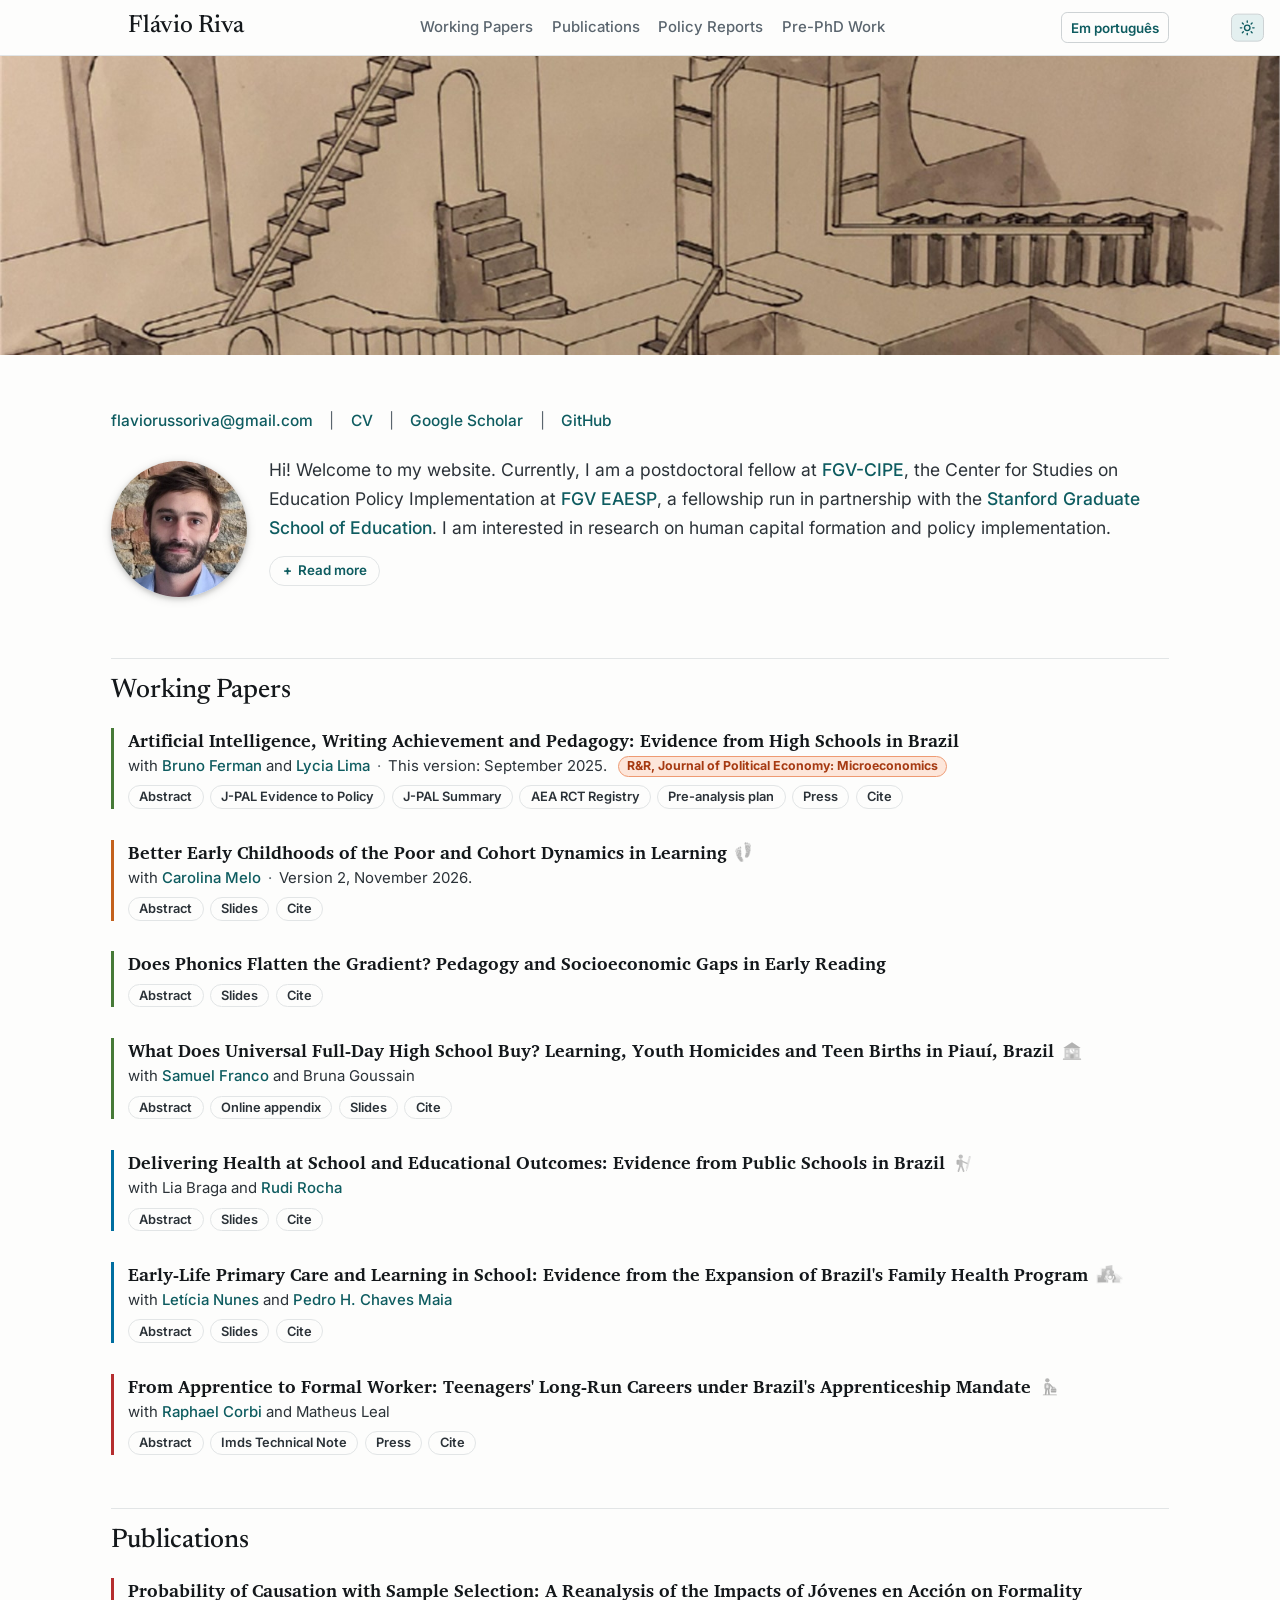
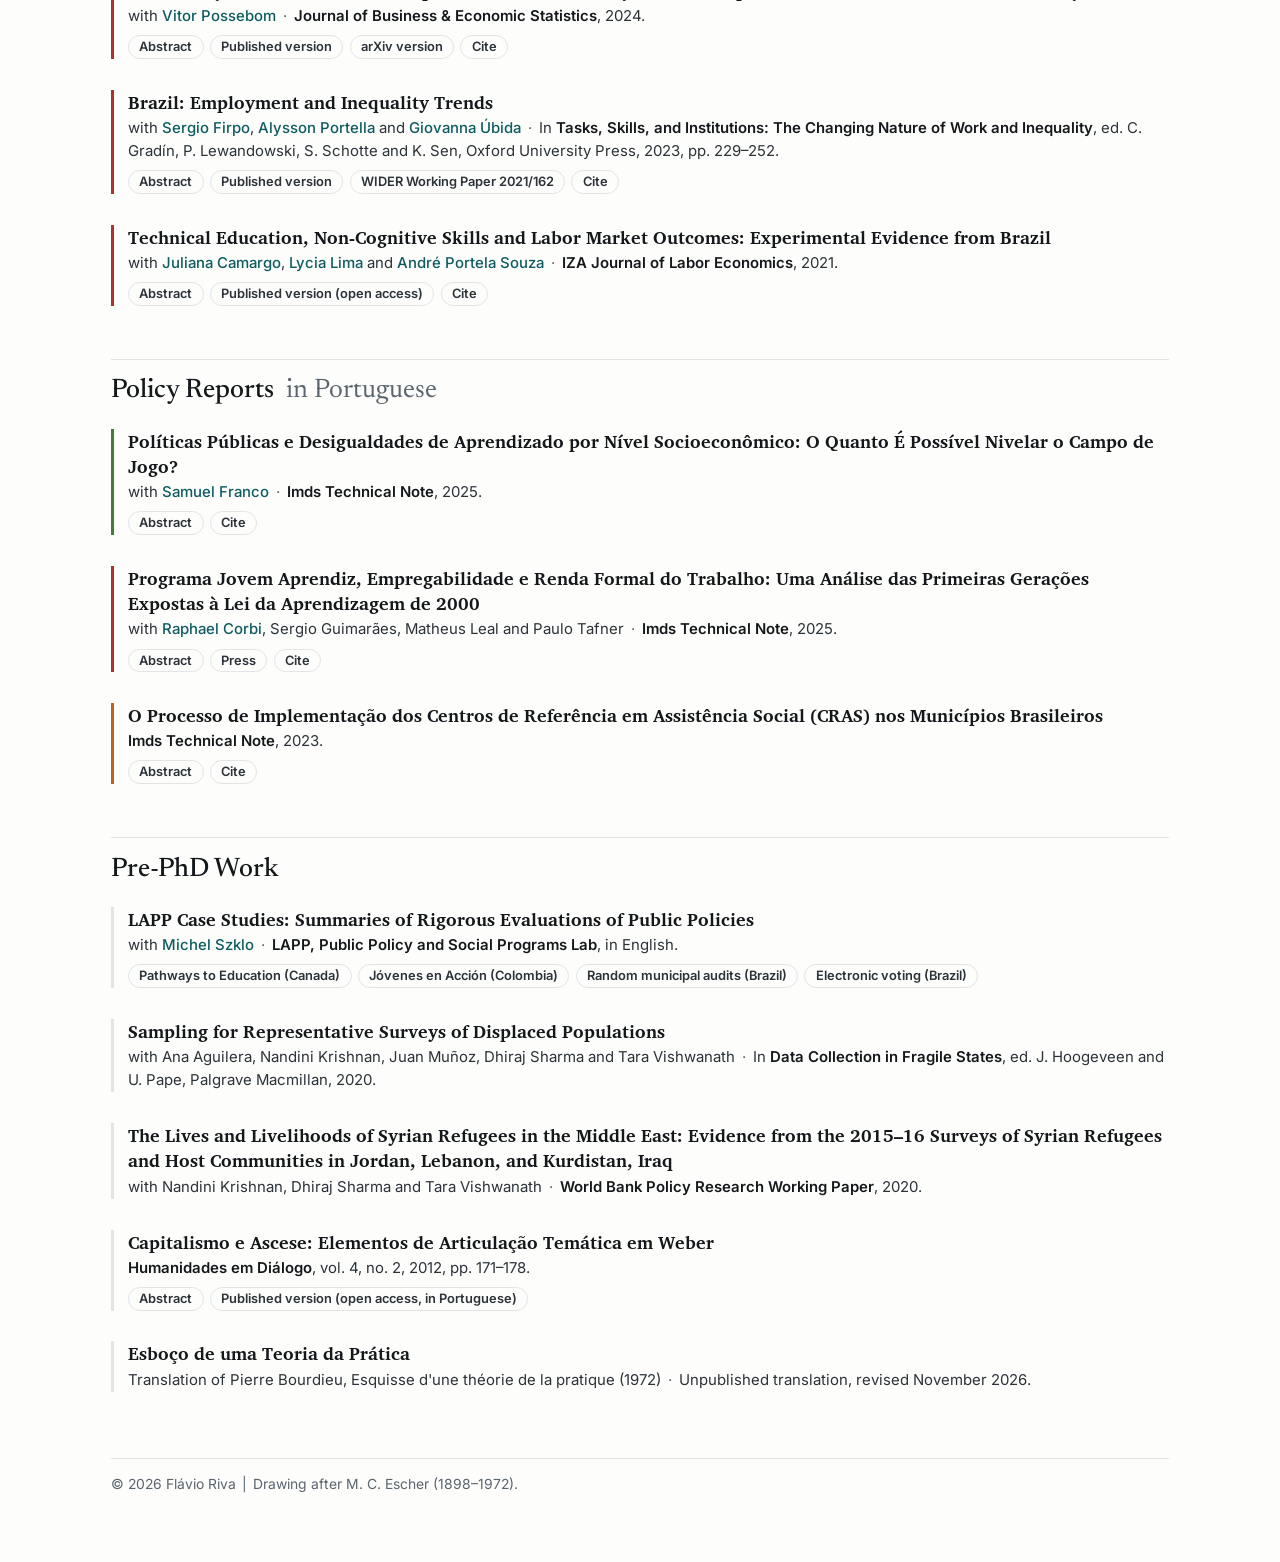
==== commit 4e5ac9dc: "Programme logos in light gray Co-Authored-By: Claude Opus 5.5 <noreply@anthropic.com>" ====
--- a/index.html
+++ b/index.html
@@ -9,7 +9,7 @@
 <link rel="preconnect" href="https://fonts.googleapis.com">
 <link rel="preconnect" href="https://fonts.gstatic.com" crossorigin>
 <link rel="stylesheet" href="https://fonts.googleapis.com/css2?family=Noto+Sans:wght@400;500;600;700&family=Roboto:wght@700&family=Charis+SIL:wght@400;700&family=Lato:wght@700&display=swap">
-<link rel="stylesheet" href="style.css?v=20261127k">
+<link rel="stylesheet" href="style.css?v=20261127l">
 <script>
   // Language: ?lang=pt or a saved choice; English by default.
   (function () {
--- a/style.css
+++ b/style.css
@@ -327,6 +327,6 @@
 @media (prefers-color-scheme: dark) { :root:not([data-read="day"]) { --ptitle: #d9dce1; } }
 
 /* Programme logos after paper titles, faded so the titles lead */
-.ptitle .prog-logo, .ptitle .pim-logo { opacity: .5; }
+.ptitle .prog-logo, .ptitle .pim-logo { filter: grayscale(1); opacity: .4; }
 /* Day version: light R&R badge even when the computer is in dark mode */
 :root[data-read="day"] { --rr-bg: #fde6da; --rr-fg: #a63a12; --rr-bd: #ee9a72; }
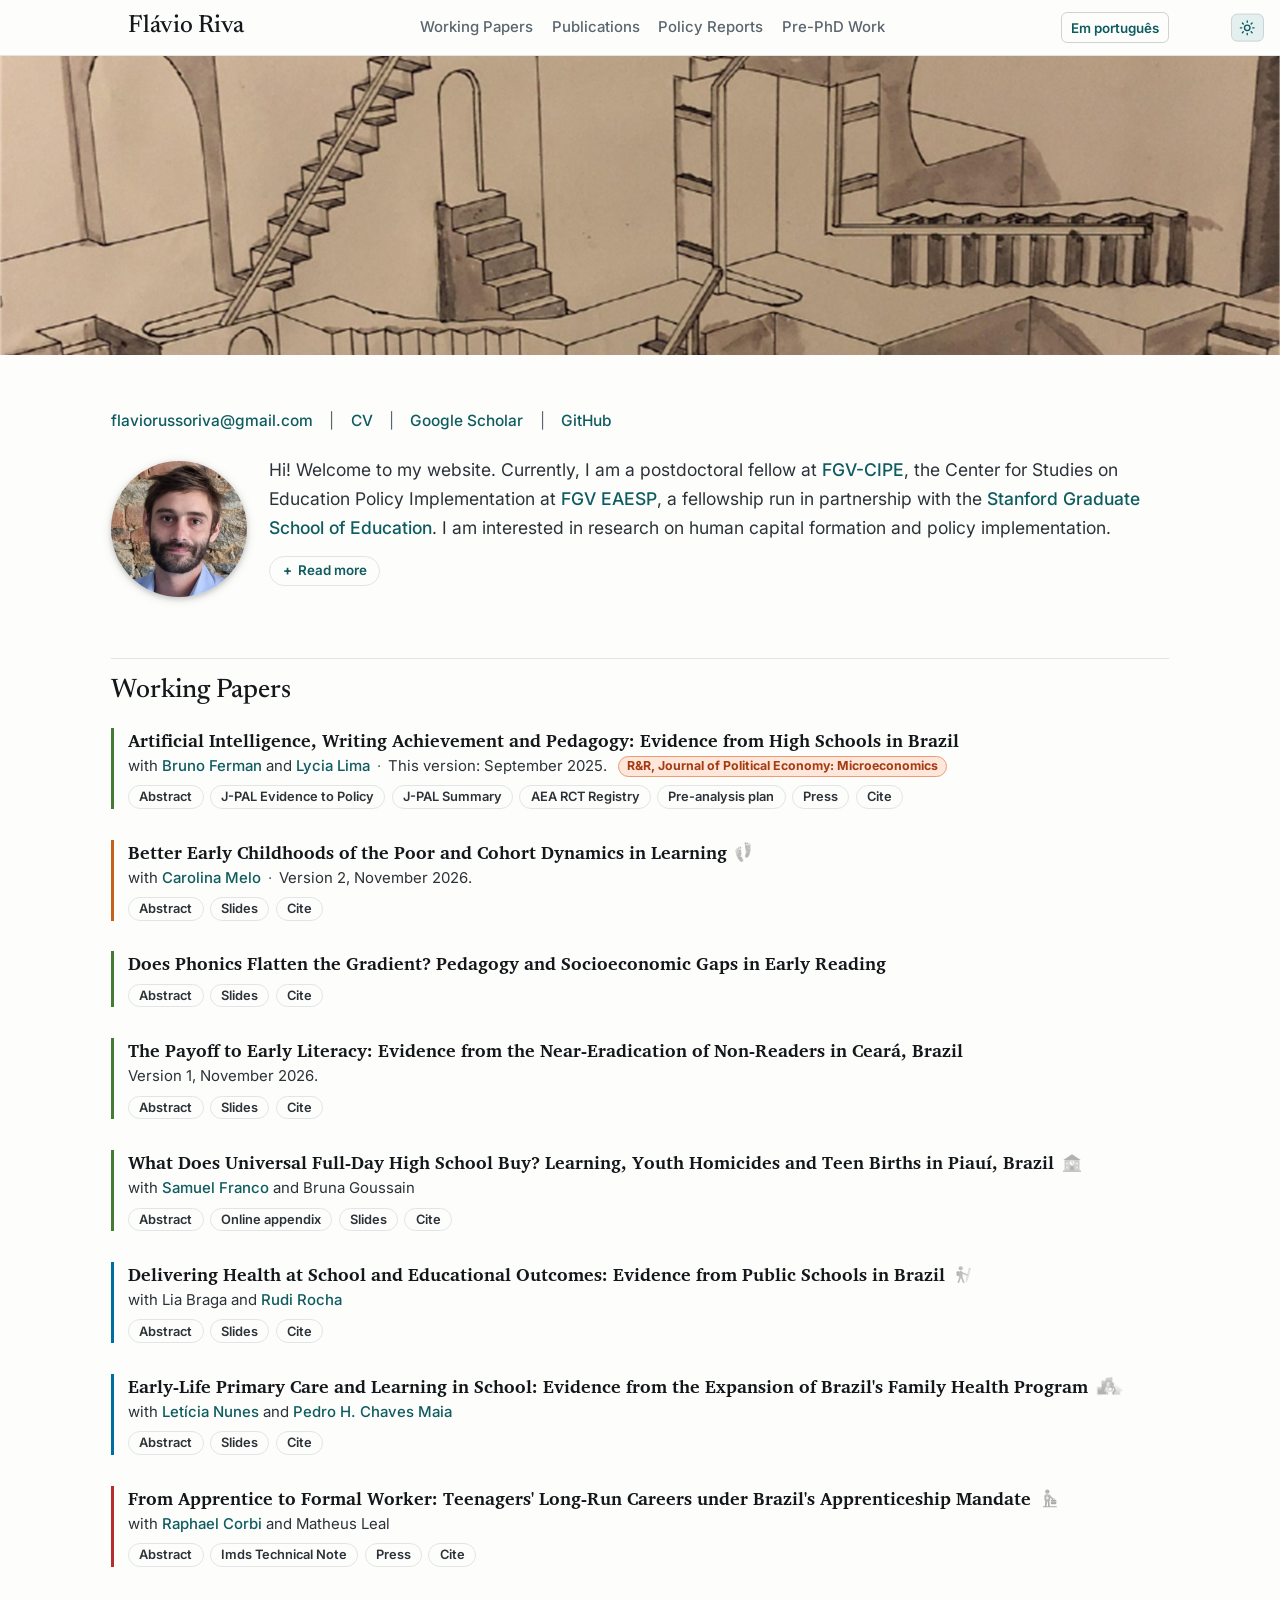
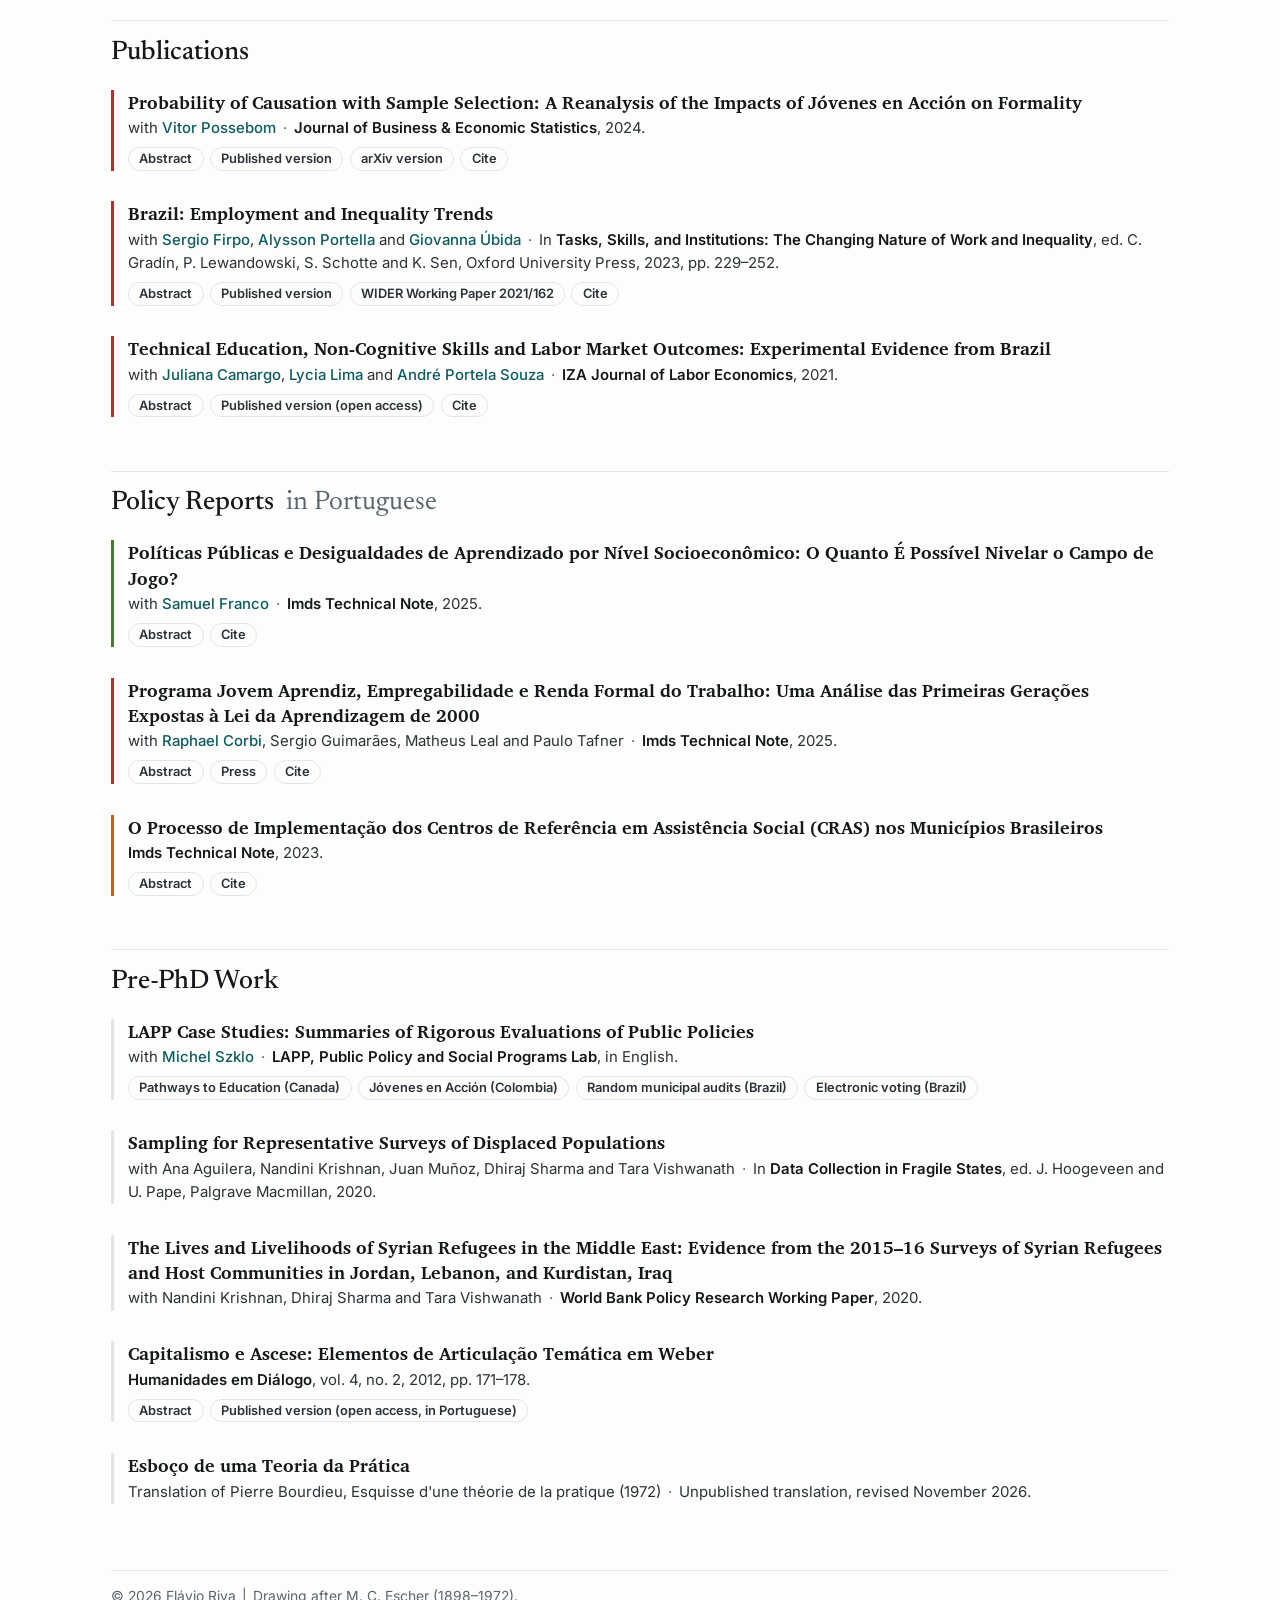
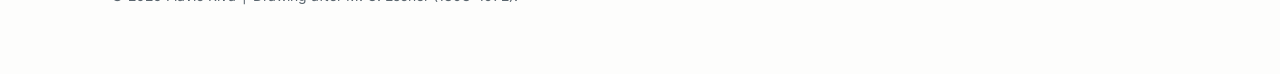
==== commit 77f56bda: "Add working paper: The Payoff to Early Literacy (Ceara), with slides Co-Authored-By: Claude Opus 5.5" ====
--- a/index.html
+++ b/index.html
@@ -131,6 +131,16 @@
         </li>
 
 <li class="a-edu">
+          <p class="ptitle"><a href="papers/riva_2026_payoff_to_early_literacy.pdf" target="_blank" rel="noopener">The Payoff to Early Literacy: Evidence from the Near-Eradication of Non-Readers in Ceará, Brazil</a></p>
+          <p class="status"><span class="en">Version 1, November 2026.</span><span class="pt">Versão 1, novembro de 2026.</span></p>
+          <p class="mat"><b><span class="en">Materials:</span><span class="pt">Materiais:</span></b> <a href="papers/riva_2026_payoff_to_early_literacy_slides.pdf" target="_blank" rel="noopener"><span class="en">Slides</span><span class="pt">Slides</span></a></p>
+          <p class="tags"><span class="t-age"><span class="en">Ages 6–10</span><span class="pt">6–10 anos</span></span><span class="t-edu"><span class="en">Pedagogy and school management</span><span class="pt">Processos pedagógicos e de gestão em redes escolares</span></span><span class="t-edu"><span class="en">Academic achievement</span><span class="pt">Desempenho acadêmico e técnico</span></span></p>
+          <div class="toggles"><button type="button" class="tg" aria-expanded="false" data-p="q"><span class="en">In short</span><span class="pt">Em resumo</span></button><button type="button" class="tg" aria-expanded="false" data-p="a"><span class="en">Abstract</span><span class="pt">Resumo completo, em inglês</span></button></div>
+          <div class="panel" data-p="q" hidden><p class="blurb"><span class="en">What is it worth to read by age seven? Ceará cut the share of second graders who could not read from half to 6% in five years. Each 10 points more fluent readers raised fifth-grade scores by about 0.06 SD, and wiping out non-readers emptied the bottom of the fifth-grade distribution. By ninth grade the gain is gone, and not because weaker students stayed in school. Early literacy is a foundation, not an inoculation.</span><span class="pt">Quanto vale ler aos sete anos? Em cinco anos, o Ceará reduziu de metade para 6% os alunos do 2º ano que não sabiam ler. Cada 10 pontos a mais de leitores fluentes elevou as notas do 5º ano em cerca de 0,06 desvio-padrão, e eliminar os não leitores esvaziou a base da distribuição no 5º ano. No 9º ano o ganho desaparece, e não porque alunos mais fracos permaneceram na escola. Alfabetizar na idade certa é alicerce, não vacina.</span></p></div>
+          <div class="panel" data-p="a" hidden><p class="abstract" lang="en">Between 2007 and 2012 the Brazilian state of Ceará cut the share of second graders who could not read from one half to 6%. We link each municipality's measured second-grade literacy to the same cohort's fifth- and ninth-grade national test scores. Using untreated ninth-grade cohorts in the same municipality and year as a comparison group, we find that 10 percentage points more fully literate second graders raise fifth-grade Portuguese by 0.06 standard deviations and mathematics by 0.07. Eliminating non-readers shrinks the low-achieving tail but leaves mean scores unchanged. The gains fade by ninth grade, and selective dropout does not explain the fade-out.</p></div>
+        </li>
+
+<li class="a-edu">
           <p class="ptitle"><a href="papers/franco_goussain_riva_2026_universal_full_day_high_school.pdf" target="_blank" rel="noopener" class="emti">What Does Universal Full-Day High School Buy? Learning, Youth Homicides and Teen Births in Piauí, Brazil <img class="prog-logo" src="img/emti_school.svg" alt="" aria-hidden="true"></a></p>
           <p class="by"><span class="en">with</span><span class="pt">com</span> <a href="https://br.linkedin.com/in/samuel-franco-1108a021" target="_blank" rel="noopener">Samuel Franco</a> <span class="en">and</span><span class="pt">e</span> Bruna Goussain</p>
           <p class="mat"><b><span class="en">Materials:</span><span class="pt">Materiais:</span></b> <a href="papers/franco_goussain_riva_2026_online_appendix.pdf" target="_blank" rel="noopener"><span class="en">Online appendix</span><span class="pt">Apêndice online</span></a><span class="sep">|</span><a href="papers/franco_goussain_riva_2026_slides.pdf" target="_blank" rel="noopener">Slides</a></p>
@@ -295,7 +305,7 @@
     <footer class="foot">© 2026 Flávio Riva<span class="sep">|</span><span class="en">Drawing after M. C. Escher (1898–1972).</span><span class="pt">Desenho inspirado em M. C. Escher (1898–1972).</span></footer>
   </main>
 </div>
-<script src="entries.js?v=1"></script>
+<script src="entries.js?v=2"></script>
 <script>
   // "In short" and "Abstract" toggles: each opens its own panel under the paper.
   document.querySelectorAll(".tg").forEach(function (b) {
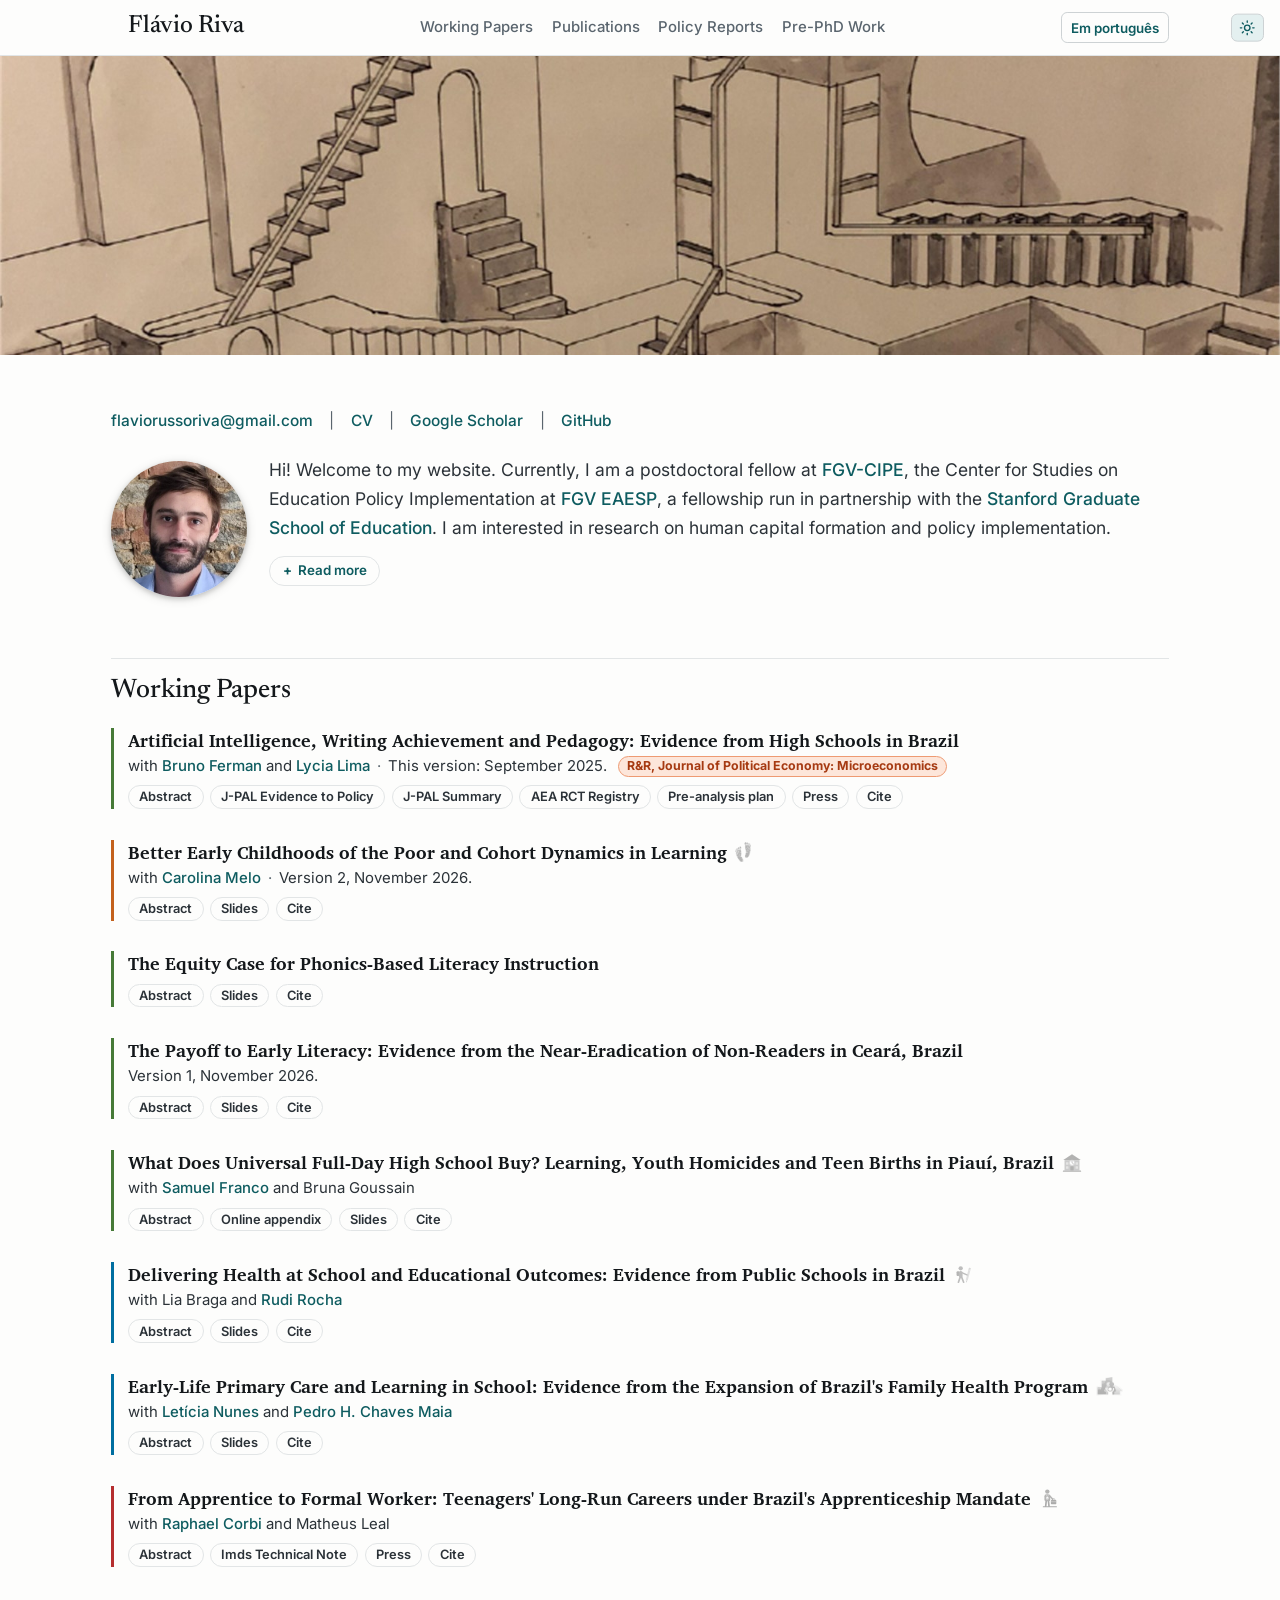
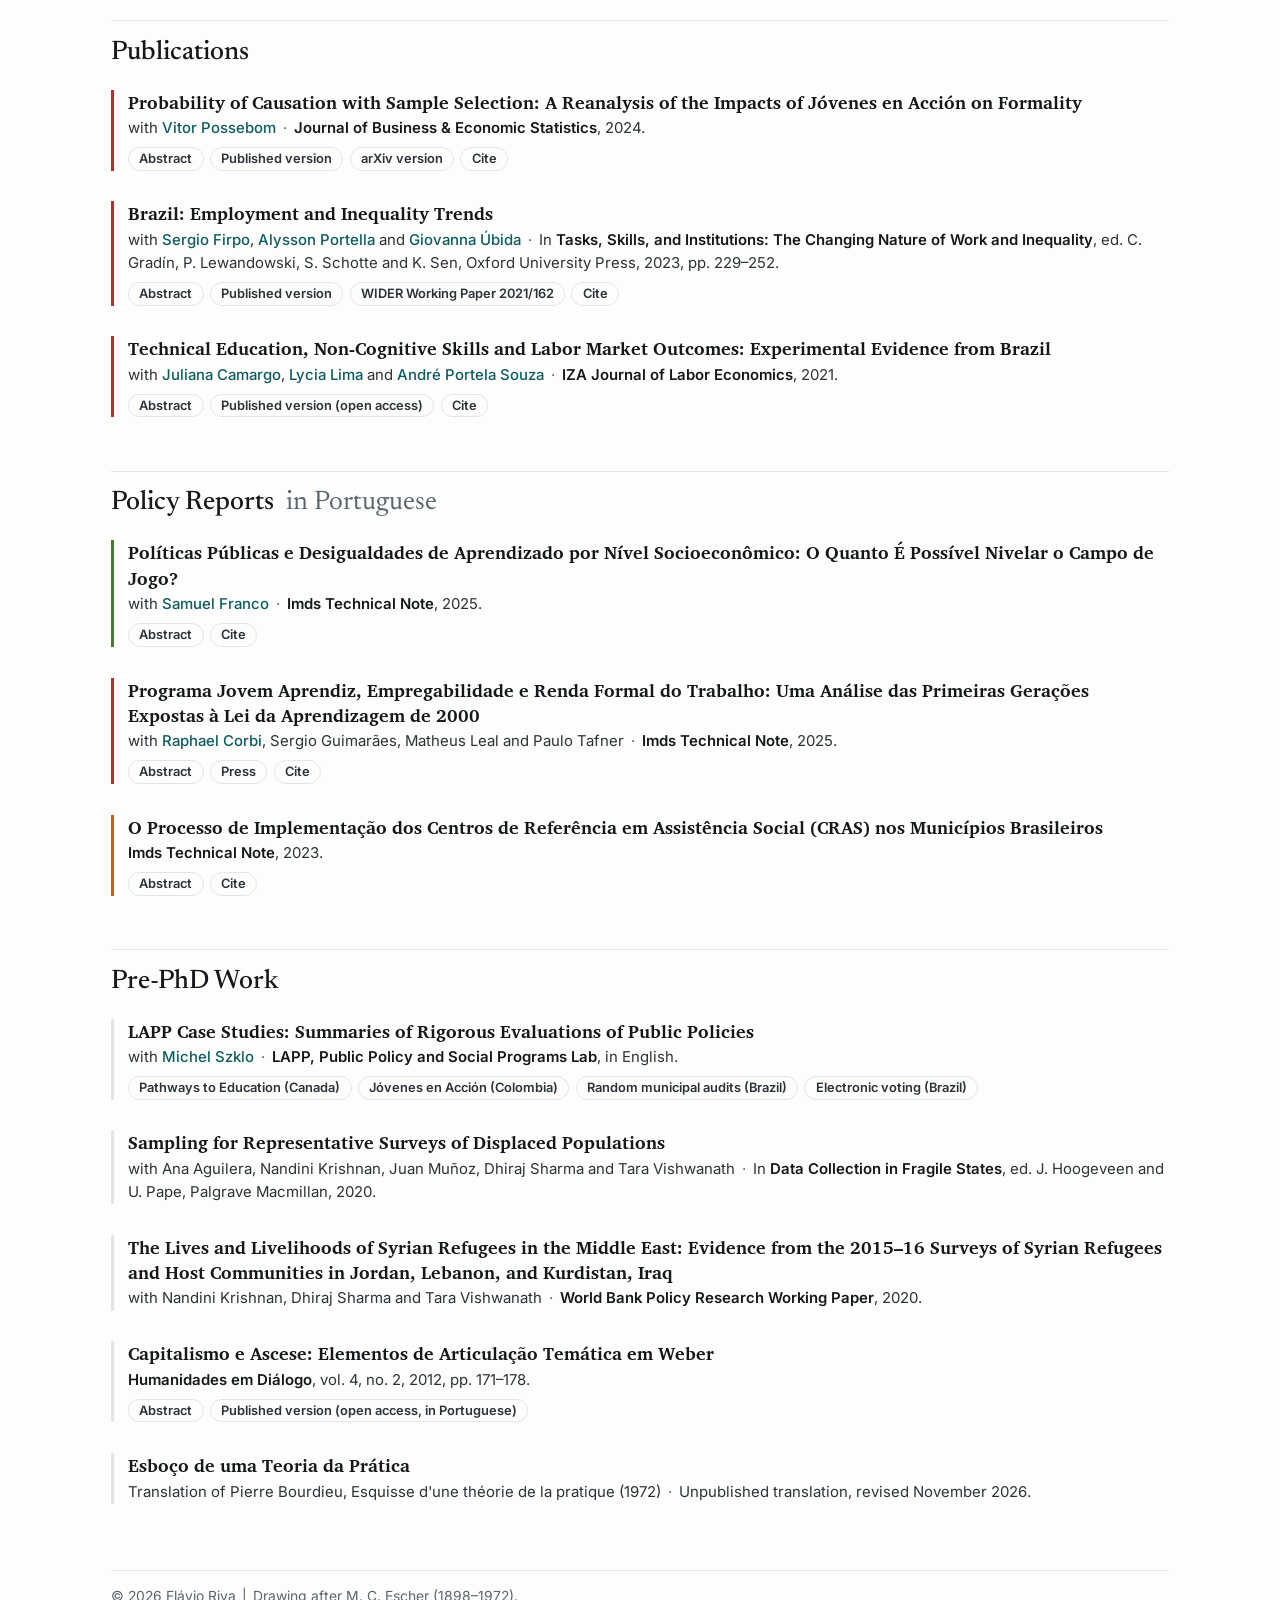
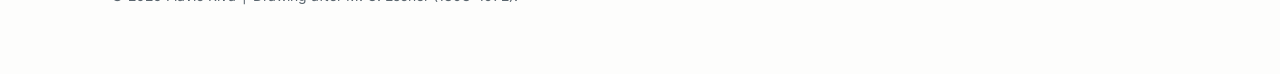
==== commit ea1ebd6e: "Phonics paper: new title and file (The Equity Case for Phonics-Based Literacy Instruction), abstract" ====
--- a/index.html
+++ b/index.html
@@ -122,12 +122,12 @@
         </li>
 
 <li class="a-edu">
-          <p class="ptitle"><a href="papers/riva_2026_does_phonics_flatten_the_gradient.pdf" target="_blank" rel="noopener">Does Phonics Flatten the Gradient? Pedagogy and Socioeconomic Gaps in Early Reading</a></p>
+          <p class="ptitle"><a href="papers/riva_2026_equity_case_for_phonics.pdf" target="_blank" rel="noopener">The Equity Case for Phonics-Based Literacy Instruction</a></p>
           <p class="mat"><b><span class="en">Materials:</span><span class="pt">Materiais:</span></b> <a href="papers/riva_2026_phonics_slides.pdf" target="_blank" rel="noopener"><span class="en">Slides</span><span class="pt">Slides</span></a></p>
           <p class="tags"><span class="t-age"><span class="en">Ages 6–10</span><span class="pt">6–10 anos</span></span><span class="t-edu"><span class="en">Pedagogy and school management</span><span class="pt">Processos pedagógicos e de gestão em redes escolares</span></span><span class="t-edu"><span class="en">Academic achievement</span><span class="pt">Desempenho acadêmico e técnico</span></span></p>
           <div class="toggles"><button type="button" class="tg" aria-expanded="false" data-p="q"><span class="en">In short</span><span class="pt">Em resumo</span></button><button type="button" class="tg" aria-expanded="false" data-p="a"><span class="en">Abstract</span><span class="pt">Resumo completo, em inglês</span></button></div>
-          <div class="panel" data-p="q" hidden><p class="blurb"><span class="en">Brazil fails its poorest readers by more than almost any other country: is that a problem of pedagogy? Teaching the alphabetic code explicitly raises reading at least as much for disadvantaged children, but it closes gaps only where the program reaches the poorest schools in full. Equity is a matter of delivery, not of method alone.</span><span class="pt">O Brasil falha com seus leitores mais pobres mais do que quase qualquer país: o problema é pedagógico? Ensinar o código alfabético de forma explícita eleva a leitura das crianças mais pobres pelo menos tanto quanto a das demais, mas só reduz as desigualdades onde o programa chega por inteiro às escolas mais pobres. Equidade depende da implementação, não só do método.</span></p></div>
-          <div class="panel" data-p="a" hidden><p class="abstract" lang="en">Brazil teaches few children to read well, and it fails the poor by more than any other country in PIRLS 2021. We argue that the second failure is largely pedagogical. Reading is a cultural invention that must be taught. Whatever school leaves to discovery, the family supplies, and families supply it unequally. Systematic phonics moves the decisive input, knowledge of the alphabetic code, from home to school. Across trials and system-wide reforms, it raises reading by 0.24–0.40 standard deviations, against 0.08 for literacy programs without a phonics core. Of more than sixty meta-analyses, six split by socioeconomic status, and none finds phonics less effective for poor children. Re-analysing the public data along that margin (Mississippi's reform, Ceará's Paic, and three randomized trials), we find that phonics-based programs raise reading at least as much for disadvantaged children, by 0.7 SD in Ceará, but compress the gap between children of different backgrounds only weakly (Mississippi's later cohorts) or not at all. Compression appears between schools, where the program reaches the poorest schools in full (Ceará), and reverses where it does not (South Africa). The equity case for phonics is therefore a case for delivery: a codified sequence, in-person support, and assessment tied to remediation. Ceará adds a caution: its racial and gender gaps did not move.</p></div>
+          <div class="panel" data-p="q" hidden><p class="blurb"><span class="en">Revisits three randomized evaluations of phonics-based programs (South Africa, Uganda, Colombia) and Mississippi’s reform: gains reach most of the baseline distribution, boys catch up with girls, gaps by SES are unchanged.</span><span class="pt">Revisita três avaliações aleatorizadas de programas baseados em fônica (África do Sul, Uganda, Colômbia) e a reforma do Mississippi: os ganhos alcançam a maior parte da distribuição inicial, os meninos alcançam as meninas e as diferenças por nível socioeconômico não mudam.</span></p></div>
+          <div class="panel" data-p="a" hidden><p class="abstract" lang="en">Children start school with unequal phonological awareness and oral language, and these skills predict who learns to read. We ask whether explicit, systematic phonics instruction narrows or widens the resulting gaps. We revisit the public data of three cluster-randomized evaluations of phonics-based programs in South Africa, Uganda and Colombia (7,400 children in 289 schools) and state-level data on Mississippi’s 2013 literacy reform. Following Muralidharan and Sundararaman (2011), we estimate effects at each percentile of baseline skills, including phonological awareness. When teachers were coached, effects were positive across most of the baseline distribution but not larger for children who started behind. Boys gained 0.17–0.18 standard deviations more than girls, narrowing the gender gap. Effects did not differ significantly by socioeconomic status. In Mississippi, every racial and income group gained, Black students most. Phonics-based instruction raises the floor; narrowing gaps requires delivery and remediation.</p></div>
         </li>
 
 <li class="a-edu">
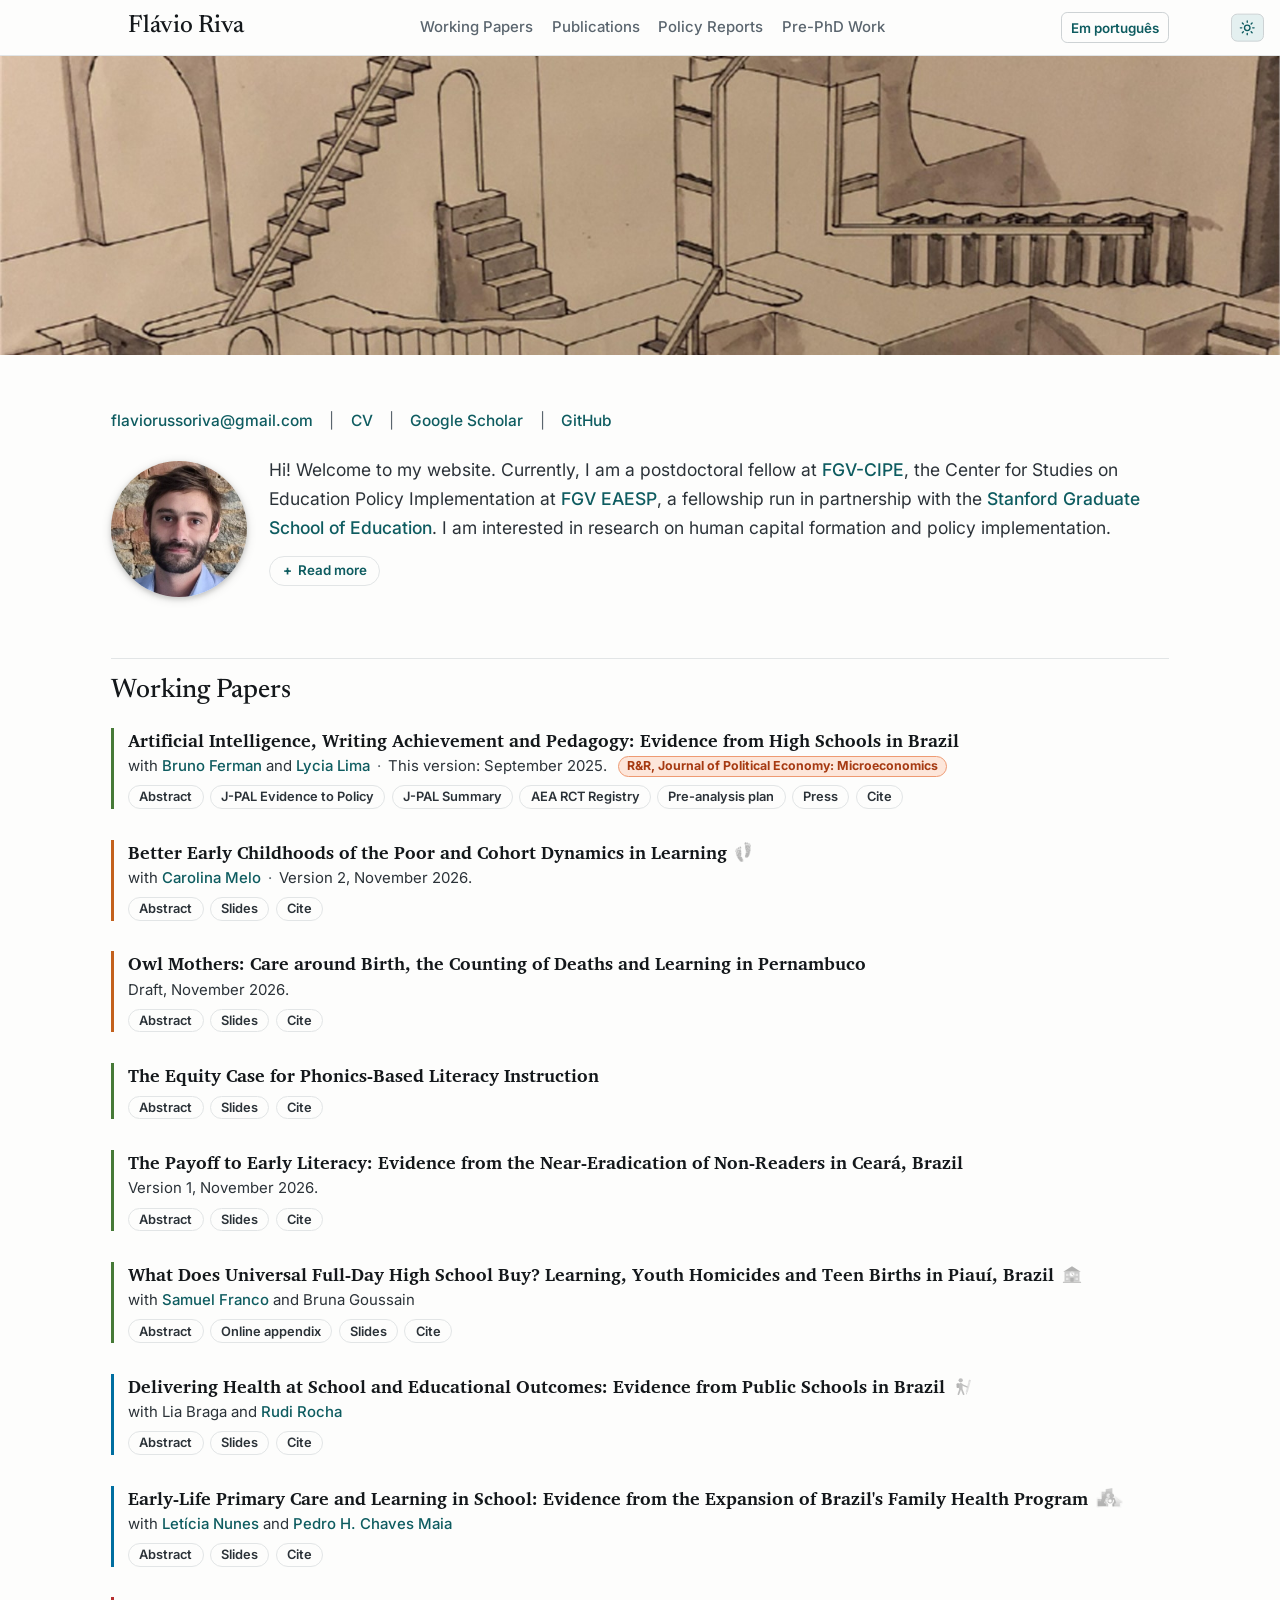
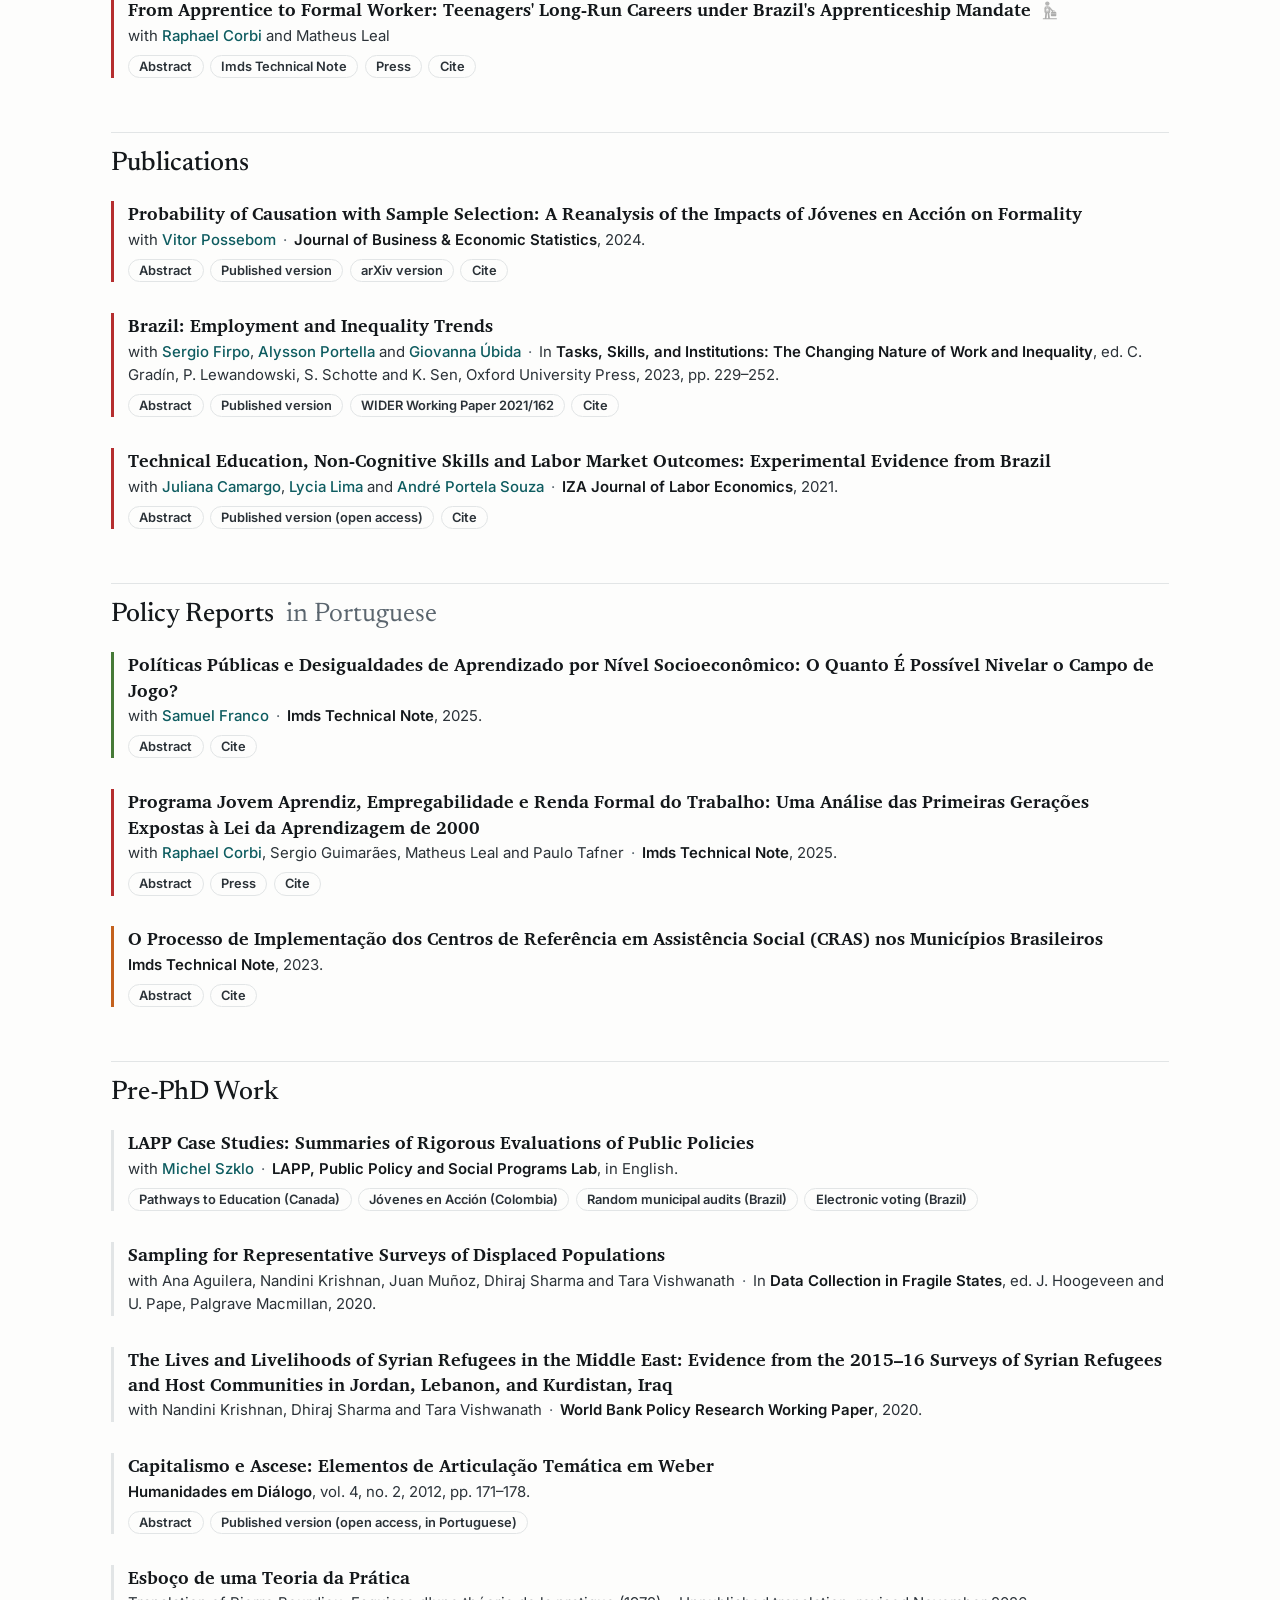
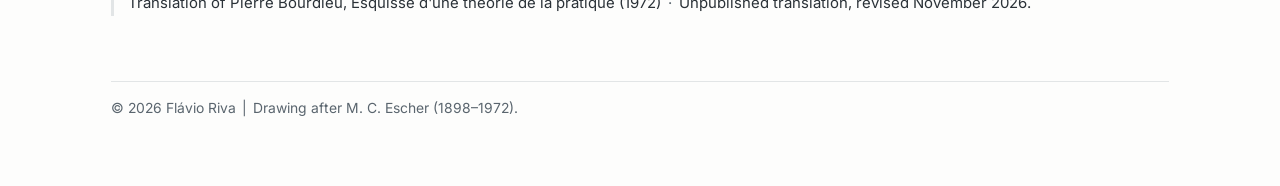
==== commit 054216c1: "Add Owl Mothers (Mãe Coruja Pernambucana) draft and slides Co-Authored-By: Claude Opus 5.5 <noreply@" ====
--- a/index.html
+++ b/index.html
@@ -121,6 +121,16 @@
           <div class="panel" data-p="a" hidden><p class="abstract" lang="en">This paper examines how broad support for poor families during their children's early childhood affects learning of foundational skills in middle childhood. Using the rollout of a large-scale public policy called Primeira Infância Melhor (PIM, or Better Early Childhood) and a cohort difference-in-differences approach that leverages variation in age at first exposure to the program, we show that: (i) PIM's arrival in a municipality raised Language and Mathematics standardized test scores at ages 10 to 11, at around 0.08σ for exposed cohorts; (ii) effects are large for very low performers, who shift literacy and numeracy thresholds that children are supposed to attain during middle childhood; (iii) reaching children in utero or in the first year of life generates larger effects than reaching them later.</p></div>
         </li>
 
+<li class="a-ec">
+          <p class="ptitle"><a href="papers/riva_2026_owl_mothers.pdf" target="_blank" rel="noopener">Owl Mothers: Care around Birth, the Counting of Deaths and Learning in Pernambuco</a></p>
+          <p class="status"><span class="en">Draft, November 2026.</span><span class="pt">Rascunho, novembro de 2026.</span></p>
+          <p class="mat"><b><span class="en">Materials:</span><span class="pt">Materiais:</span></b> <a href="papers/riva_2026_owl_mothers_slides.pdf" target="_blank" rel="noopener"><span class="en">Slides</span><span class="pt">Slides</span></a></p>
+          <p class="tags"><span class="t-age"><span class="en">Ages 0–3</span><span class="pt">0–3 anos</span></span><span class="t-hea"><span class="en">Maternal and child health</span><span class="pt">Atenção à saúde materno-infantil</span></span><span class="t-edu"><span class="en">Academic achievement</span><span class="pt">Desempenho acadêmico e técnico</span></span></p>
+          <div class="toggles"><button type="button" class="tg" aria-expanded="false" data-p="q"><span class="en">In short</span><span class="pt">Em resumo</span></button><button type="button" class="tg" aria-expanded="false" data-p="a"><span class="en">Abstract</span><span class="pt">Resumo completo, em inglês</span></button></div>
+          <div class="panel" data-p="q" hidden><p class="blurb"><span class="en">What did Pernambuco's Mãe Coruja, which follows poor women from pregnancy and pays a baby kit for seven prenatal visits, change? Children exposed before age 6 score about 0.1 SD higher at ages 10–11 and repeat less, births moved into hospitals, and infant mortality cannot be judged, because deaths started being counted exactly where the program arrived.</span><span class="pt">O que mudou o Mãe Coruja Pernambucana, que acompanha mulheres pobres desde a gestação e dá um enxoval a quem faz sete consultas de pré-natal? Crianças expostas antes dos 6 anos têm notas cerca de 0,1 desvio-padrão maiores aos 10–11 anos e repetem menos, os partos foram para o hospital, e a mortalidade infantil não pode ser avaliada, porque os óbitos passaram a ser contados justamente onde o programa chegou.</span></p></div>
+          <div class="panel" data-p="a" hidden><p class="abstract" lang="en">This paper studies Mãe Coruja Pernambucana, the "owl mother" program that since 2008 has enrolled pregnant women in Pernambuco's poorest municipalities, followed them through prenatal care and delivery and their children up to age five, and given a baby kit to women who attend seven or more prenatal visits. The program reached 103 of the state's 185 municipalities in 2008–2010, selected by a rule on infant mortality. Using the design of our evaluation of Rio Grande do Sul's Primeira Infância Melhor, children exposed for one to three years score about 0.1 standard deviations higher at ages 10 to 11 and are 4.6 points less likely to have repeated a grade, but the gains do not grow with exposure. Births in hospital, four or more prenatal visits and cesarean sections rise under every comparison; seven or more visits rise by 12 points against all non-adopters but by only 2 against matched ones; health at birth barely moves. Infant mortality cannot be evaluated with these data, because the registration of deaths improved fastest exactly where the program arrived.</p></div>
+        </li>
+
 <li class="a-edu">
           <p class="ptitle"><a href="papers/riva_2026_equity_case_for_phonics.pdf" target="_blank" rel="noopener">The Equity Case for Phonics-Based Literacy Instruction</a></p>
           <p class="mat"><b><span class="en">Materials:</span><span class="pt">Materiais:</span></b> <a href="papers/riva_2026_phonics_slides.pdf" target="_blank" rel="noopener"><span class="en">Slides</span><span class="pt">Slides</span></a></p>
@@ -305,7 +315,7 @@
     <footer class="foot">© 2026 Flávio Riva<span class="sep">|</span><span class="en">Drawing after M. C. Escher (1898–1972).</span><span class="pt">Desenho inspirado em M. C. Escher (1898–1972).</span></footer>
   </main>
 </div>
-<script src="entries.js?v=2"></script>
+<script src="entries.js?v=4"></script>
 <script>
   // "In short" and "Abstract" toggles: each opens its own panel under the paper.
   document.querySelectorAll(".tg").forEach(function (b) {
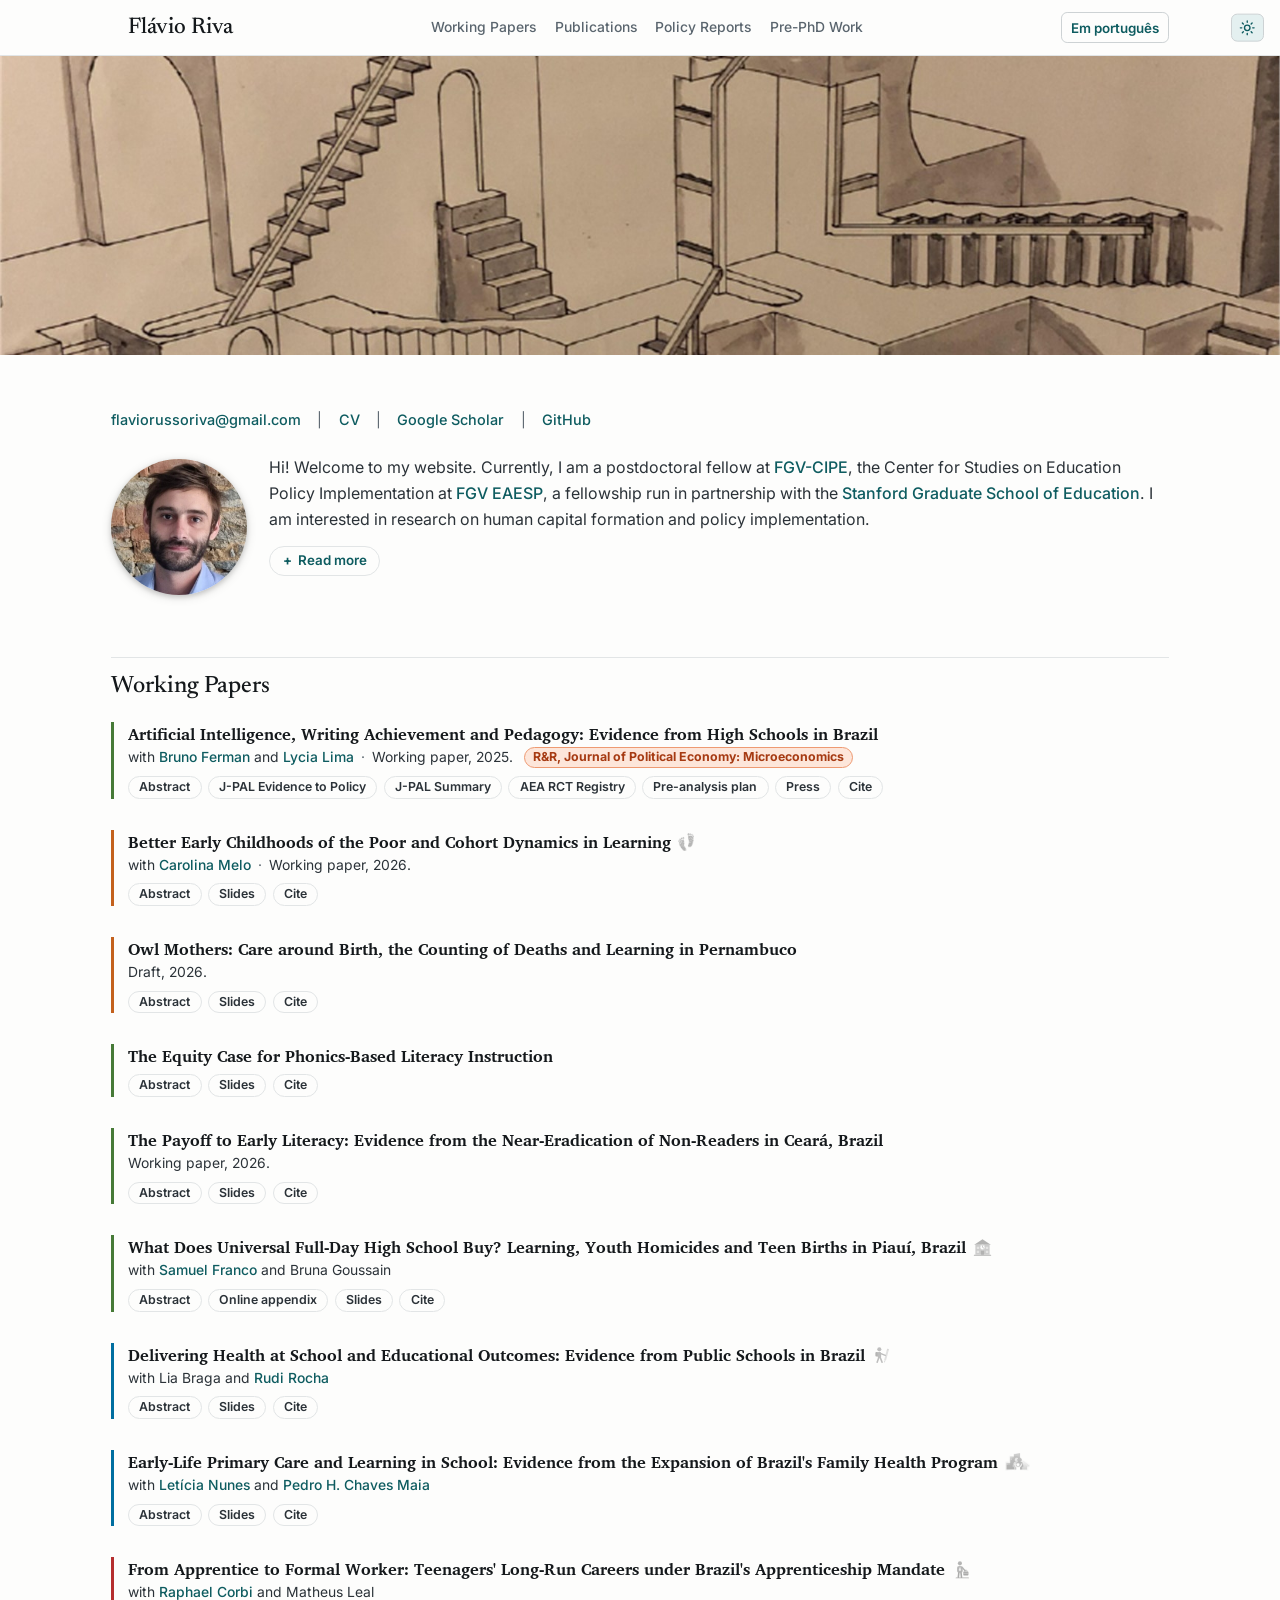
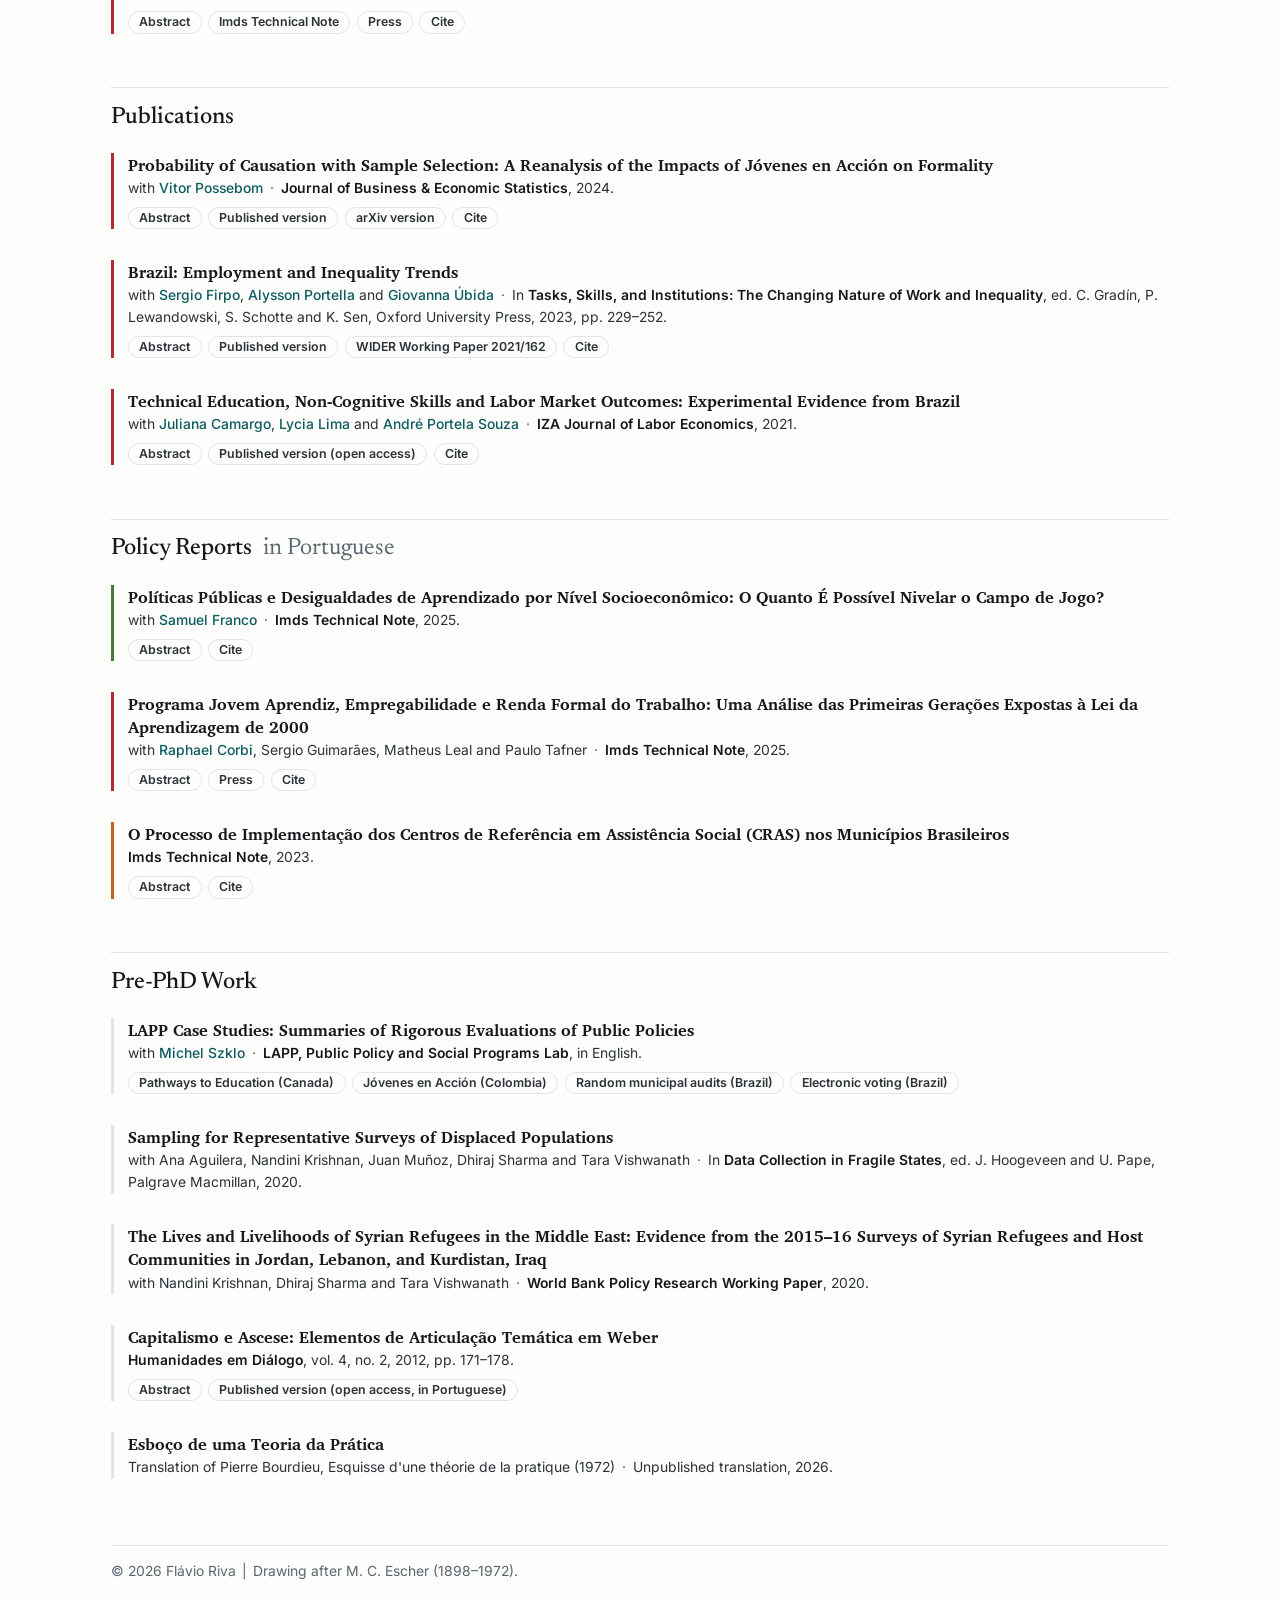
==== commit 65a493ab: "Smaller fonts throughout; paper dates show the year only Co-Authored-By: Claude Opus 5.5 <noreply@an" ====
--- a/index.html
+++ b/index.html
@@ -9,7 +9,7 @@
 <link rel="preconnect" href="https://fonts.googleapis.com">
 <link rel="preconnect" href="https://fonts.gstatic.com" crossorigin>
 <link rel="stylesheet" href="https://fonts.googleapis.com/css2?family=Noto+Sans:wght@400;500;600;700&family=Roboto:wght@700&family=Charis+SIL:wght@400;700&family=Lato:wght@700&display=swap">
-<link rel="stylesheet" href="style.css?v=20261127l">
+<link rel="stylesheet" href="style.css?v=20261127m">
 <script>
   // Language: ?lang=pt or a saved choice; English by default.
   (function () {
@@ -101,7 +101,7 @@
         <li class="a-edu">
           <p class="ptitle"><a href="papers/ferman_lima_riva_2025_ai_writing_pedagogy.pdf" target="_blank" rel="noopener" class="letrus">Artificial Intelligence, Writing Achievement and Pedagogy: Evidence from High Schools in Brazil</a></p>
           <p class="by"><span class="en">with</span><span class="pt">com</span> <a href="https://sites.google.com/site/brunoferman/home" target="_blank" rel="noopener">Bruno Ferman</a> <span class="en">and</span><span class="pt">e</span> <a href="https://scholar.google.com/citations?user=igTAkdwAAAAJ&amp;hl=pt-BR" target="_blank" rel="noopener">Lycia Lima</a></p>
-          <p class="status"><span class="en">This version: September 2025.</span><span class="pt">Esta versão: setembro de 2025.</span> <span class="badge badge-rr">R&amp;R, Journal of Political Economy: Microeconomics</span></p>
+          <p class="status"><span class="en">Working paper, 2025.</span><span class="pt">Texto para discussão, 2025.</span> <span class="badge badge-rr">R&amp;R, Journal of Political Economy: Microeconomics</span></p>
           <p class="mat"><b><span class="en">Materials:</span><span class="pt">Materiais:</span></b> <a href="https://www.povertyactionlab.org/case-study/artificial-intelligence-strengthen-high-school-students-writing-skills" target="_blank" rel="noopener">J-PAL Evidence to Policy</a><span class="sep">|</span><a href="https://www.povertyactionlab.org/evaluation/impact-artificial-intelligence-learning-brazil" target="_blank" rel="noopener">J-PAL Summary</a><span class="sep">|</span><a href="https://www.socialscienceregistry.org/trials/3729" target="_blank" rel="noopener">AEA RCT Registry</a><span class="sep">|</span><a href="papers/ferman_lima_riva_2021_awe_pre_analysis_plan.pdf" target="_blank" rel="noopener"><span class="en">Pre-analysis plan</span><span class="pt">Plano de pré-análise</span></a></p>
           <p class="media"><b><span class="en">Media coverage:</span><span class="pt">Na imprensa:</span></b> <a href="https://www.nexojornal.com.br/colunistas/2021/O-uso-de-intelig%C3%AAncia-artificial-na-prepara%C3%A7%C3%A3o-para-o-Enem" target="_blank" rel="noopener">Nexo</a><span class="sep">|</span><a href="https://valor.globo.com/empresas/noticia/2023/01/15/letrus-quer-usar-inteligencia-artificial-para-ensinar-mais-de-350-mil-alunos-a-escrever.ghtml" target="_blank" rel="noopener">Valor Econômico</a><span class="sep">|</span><a href="https://oglobo.globo.com/economia/ricardo-henriques/coluna/2024/06/ia-e-educacao-desafios-e-possibilidades.ghtml" target="_blank" rel="noopener">O Globo</a><span class="sep">|</span><a href="https://porvir.org/programa-brasileiro-ganha-premio-da-unesco-com-uso-de-inteligencia-artificial-na-educacao/" target="_blank" rel="noopener">Porvir</a></p>
           <p class="tags"><span class="t-age"><span class="en">Ages 15–29</span><span class="pt">15–29 anos</span></span><span class="t-edu"><span class="en">Technology for learning</span><span class="pt">Estrutura física e tecnológica para as aprendizagens</span></span><span class="t-edu"><span class="en">Academic achievement</span><span class="pt">Desempenho acadêmico e técnico</span></span></p>
@@ -113,7 +113,7 @@
 <li class="a-ec">
           <p class="ptitle"><a href="papers/melo_riva_2026_pim_v2.pdf" target="_blank" rel="noopener" class="pim">Better Early Childhoods of the Poor and Cohort Dynamics in Learning <img class="pim-logo" src="img/pim_feet.png" alt="" aria-hidden="true"></a></p>
           <p class="by"><span class="en">with</span><span class="pt">com</span> <a href="https://sites.google.com/view/carolinamelo/home" target="_blank" rel="noopener">Carolina Melo</a></p>
-          <p class="status"><span class="en">Version 2, November 2026.</span><span class="pt">Versão 2, novembro de 2026.</span></p>
+          <p class="status"><span class="en">Working paper, 2026.</span><span class="pt">Texto para discussão, 2026.</span></p>
           <p class="mat"><b><span class="en">Materials:</span><span class="pt">Materiais:</span></b> <a href="papers/melo_riva_2026_slides.pdf" target="_blank" rel="noopener"><span class="en">Slides</span><span class="pt">Slides</span></a></p>
           <p class="tags"><span class="t-age"><span class="en">Ages 0–3</span><span class="pt">0–3 anos</span></span><span class="t-ec"><span class="en">Parenting support</span><span class="pt">Apoio à parentalidade</span></span><span class="t-edu"><span class="en">Academic achievement</span><span class="pt">Desempenho acadêmico e técnico</span></span></p>
           <div class="toggles"><button type="button" class="tg" aria-expanded="false" data-p="q"><span class="en">In short</span><span class="pt">Em resumo</span></button><button type="button" class="tg" aria-expanded="false" data-p="a"><span class="en">Abstract</span><span class="pt">Resumo completo, em inglês</span></button></div>
@@ -123,7 +123,7 @@
 
 <li class="a-ec">
           <p class="ptitle"><a href="papers/riva_2026_owl_mothers.pdf" target="_blank" rel="noopener">Owl Mothers: Care around Birth, the Counting of Deaths and Learning in Pernambuco</a></p>
-          <p class="status"><span class="en">Draft, November 2026.</span><span class="pt">Rascunho, novembro de 2026.</span></p>
+          <p class="status"><span class="en">Draft, 2026.</span><span class="pt">Rascunho, 2026.</span></p>
           <p class="mat"><b><span class="en">Materials:</span><span class="pt">Materiais:</span></b> <a href="papers/riva_2026_owl_mothers_slides.pdf" target="_blank" rel="noopener"><span class="en">Slides</span><span class="pt">Slides</span></a></p>
           <p class="tags"><span class="t-age"><span class="en">Ages 0–3</span><span class="pt">0–3 anos</span></span><span class="t-hea"><span class="en">Maternal and child health</span><span class="pt">Atenção à saúde materno-infantil</span></span><span class="t-edu"><span class="en">Academic achievement</span><span class="pt">Desempenho acadêmico e técnico</span></span></p>
           <div class="toggles"><button type="button" class="tg" aria-expanded="false" data-p="q"><span class="en">In short</span><span class="pt">Em resumo</span></button><button type="button" class="tg" aria-expanded="false" data-p="a"><span class="en">Abstract</span><span class="pt">Resumo completo, em inglês</span></button></div>
@@ -133,7 +133,7 @@
 
 <li class="a-edu">
           <p class="ptitle"><a href="papers/riva_2026_equity_case_for_phonics.pdf" target="_blank" rel="noopener">The Equity Case for Phonics-Based Literacy Instruction</a></p>
-          <p class="mat"><b><span class="en">Materials:</span><span class="pt">Materiais:</span></b> <a href="papers/riva_2026_phonics_slides.pdf" target="_blank" rel="noopener"><span class="en">Slides</span><span class="pt">Slides</span></a></p>
+          <p class="mat"><b><span class="en">Materials:</span><span class="pt">Materiais:</span></b> <a href="papers/riva_2026_equity_case_for_phonics_slides.pdf" target="_blank" rel="noopener"><span class="en">Slides</span><span class="pt">Slides</span></a></p>
           <p class="tags"><span class="t-age"><span class="en">Ages 6–10</span><span class="pt">6–10 anos</span></span><span class="t-edu"><span class="en">Pedagogy and school management</span><span class="pt">Processos pedagógicos e de gestão em redes escolares</span></span><span class="t-edu"><span class="en">Academic achievement</span><span class="pt">Desempenho acadêmico e técnico</span></span></p>
           <div class="toggles"><button type="button" class="tg" aria-expanded="false" data-p="q"><span class="en">In short</span><span class="pt">Em resumo</span></button><button type="button" class="tg" aria-expanded="false" data-p="a"><span class="en">Abstract</span><span class="pt">Resumo completo, em inglês</span></button></div>
           <div class="panel" data-p="q" hidden><p class="blurb"><span class="en">Revisits three randomized evaluations of phonics-based programs (South Africa, Uganda, Colombia) and Mississippi’s reform: gains reach most of the baseline distribution, boys catch up with girls, gaps by SES are unchanged.</span><span class="pt">Revisita três avaliações aleatorizadas de programas baseados em fônica (África do Sul, Uganda, Colômbia) e a reforma do Mississippi: os ganhos alcançam a maior parte da distribuição inicial, os meninos alcançam as meninas e as diferenças por nível socioeconômico não mudam.</span></p></div>
@@ -142,7 +142,7 @@
 
 <li class="a-edu">
           <p class="ptitle"><a href="papers/riva_2026_payoff_to_early_literacy.pdf" target="_blank" rel="noopener">The Payoff to Early Literacy: Evidence from the Near-Eradication of Non-Readers in Ceará, Brazil</a></p>
-          <p class="status"><span class="en">Version 1, November 2026.</span><span class="pt">Versão 1, novembro de 2026.</span></p>
+          <p class="status"><span class="en">Working paper, 2026.</span><span class="pt">Texto para discussão, 2026.</span></p>
           <p class="mat"><b><span class="en">Materials:</span><span class="pt">Materiais:</span></b> <a href="papers/riva_2026_payoff_to_early_literacy_slides.pdf" target="_blank" rel="noopener"><span class="en">Slides</span><span class="pt">Slides</span></a></p>
           <p class="tags"><span class="t-age"><span class="en">Ages 6–10</span><span class="pt">6–10 anos</span></span><span class="t-edu"><span class="en">Pedagogy and school management</span><span class="pt">Processos pedagógicos e de gestão em redes escolares</span></span><span class="t-edu"><span class="en">Academic achievement</span><span class="pt">Desempenho acadêmico e técnico</span></span></p>
           <div class="toggles"><button type="button" class="tg" aria-expanded="false" data-p="q"><span class="en">In short</span><span class="pt">Em resumo</span></button><button type="button" class="tg" aria-expanded="false" data-p="a"><span class="en">Abstract</span><span class="pt">Resumo completo, em inglês</span></button></div>
@@ -283,7 +283,7 @@
         <li>
           <p class="ptitle"><span class="nolink">Esboço de uma Teoria da Prática</span></p>
           <p class="by"><span class="en">Translation of Pierre Bourdieu,</span><span class="pt">Tradução de Pierre Bourdieu,</span> <i lang="fr">Esquisse d'une théorie de la pratique</i> (1972)</p>
-          <p class="status"><span class="en">Unpublished translation, revised November 2026.</span><span class="pt">Tradução inédita, revista em novembro de 2026.</span></p>
+          <p class="status"><span class="en">Unpublished translation, 2026.</span><span class="pt">Tradução inédita, 2026.</span></p>
         </li>
       </ol>
     </section>
--- a/style.css
+++ b/style.css
@@ -26,7 +26,7 @@
 html { -webkit-text-size-adjust: 100%; scroll-behavior: smooth; }
 /* Whole page scaled on desktop (text, sidebar, photo and column together): 1.1 x 15/16, i.e. 10% larger and then one point smaller; phones keep their own layout. */
 @media (min-width: 861px) { body { zoom: 1.03; } }
-body { margin: 0; background: var(--bg); color: var(--ink); font: 16px/1.6 var(--sans); font-style: normal; }
+body { margin: 0; background: var(--bg); color: var(--ink); font: 15px/1.6 var(--sans); font-style: normal; }
 /* Type after cristobalotero.com: Roboto bold for the name (after flavia-leite.github.io), Lato bold for paper titles, Noto Sans for everything else. */
 h2, .tags, .badge, .tg, .lang-toggle, .num, .legend, .updated, .art-credit { font-family: var(--sans); }
 i, em, cite { font-style: normal; }
@@ -46,7 +46,7 @@
 .side { background: var(--side); border-right: 1px solid var(--rule); }
 .side-inner { position: sticky; top: 0; padding: 44px 28px 32px; z-index: 1; display: grid; gap: 14px; }
 /* Name set like flavia-leite.github.io: Roboto bold. */
-.name { font: 700 30px/1.15 "Roboto", var(--sans); margin: 0; color: var(--ink); }
+.name { font: 700 27px/1.15 "Roboto", var(--sans); margin: 0; color: var(--ink); }
 .name .nw { white-space: nowrap; }
 .role { font-size: 14px; line-height: 1.45; color: var(--ink-2); }
 .role a { font-weight: 700; color: var(--coauth); }
@@ -73,18 +73,18 @@
 .updated { margin-top: 18px; font-size: 12.5px; color: var(--muted); }
 
 .content { padding: 52px 56px 64px; max-width: 1140px; /* wide enough for every working-paper and publication title on one line */ }
-.contact { display: flex; flex-wrap: wrap; gap: 6px 10px; font-size: 15px; color: var(--muted); }
+.contact { display: flex; flex-wrap: wrap; gap: 6px 10px; font-size: 14px; color: var(--muted); }
 .contact a { font-weight: 500; }
 /* Main text as on the old sites (Google Site, flavioriva-policy.github.io/site): Noto Sans, regular
    weight, soft grey, links in regular-weight blue, no bold. */
-.bio { margin-top: 22px; display: grid; gap: 12px; font: 400 16.5px/1.6 var(--sans); color: var(--text-old); }
+.bio { margin-top: 22px; display: grid; gap: 12px; font: 400 15.5px/1.6 var(--sans); color: var(--text-old); }
 .bio a { font-weight: 600; color: var(--title); }
 /* Main projects as a short bulleted list closing the bio. */
 .current ul { margin: 6px 0 0; padding-left: 20px; display: grid; gap: 4px; }
 .current li::marker { color: var(--muted); }
 /* All links in the list in the bio blue (program colours are kept in the Research section); slides on a line below each title. */
 .bio .current a, .bio .current a.pim, .bio .current a.pse, .bio .current a.fhp, .bio .current a.emti { color: var(--title); }
-.current .cur-mat { display: block; font-size: 14.5px; line-height: 1.5; }
+.current .cur-mat { display: block; font-size: 13.5px; line-height: 1.5; }
 .bio .current .cur-mat a { font-weight: 500; }
 
 /* Area legend */
@@ -117,11 +117,11 @@
 ol.papers { list-style: none; margin: 0; padding: 0; display: grid; gap: 30px; }
 ol.papers > li { padding-left: 14px; border-left: 3px solid var(--c, var(--rule)); }
 .a-lab { --c: var(--lab); } .a-hea { --c: var(--hea); } .a-edu { --c: var(--edu); } .a-ec { --c: var(--ec); } .a-vio { --c: var(--vio); }
-.ptitle { font: 700 17.5px/1.4 Charter, "Charis SIL", Cambria, Georgia, serif; }
+.ptitle { font: 700 16px/1.4 Charter, "Charis SIL", Cambria, Georgia, serif; }
 .ptitle a, .ptitle .nolink { color: var(--ptitle, var(--title)); }
 .ptitle .nolink { color: var(--ink); }
 .num { color: var(--muted); font-weight: 600; margin-right: 4px; font-variant-numeric: tabular-nums; }
-.by, .status, .mat, .media { font-size: 14.5px; line-height: 1.55; color: var(--ink-2); margin-top: 2px; }
+.by, .status, .mat, .media { font-size: 13.5px; line-height: 1.55; color: var(--ink-2); margin-top: 2px; }
 .by a { color: var(--coauth); font-weight: 500; }
 .status .venue { font-weight: 600; color: var(--ink); }
 .mat b, .media b { font-weight: 500; color: var(--ink-2); }
@@ -143,11 +143,11 @@
 .tags > .t-lab { --c: var(--lab); } .tags > .t-hea { --c: var(--hea); } .tags > .t-edu { --c: var(--edu); } .tags > .t-ec { --c: var(--ec); } .tags > .t-vio { --c: var(--vio); }
 
 .toggles { margin-top: 6px; display: flex; flex-wrap: wrap; gap: 4px 14px; }
-.tg { font: 600 14px/1.5 var(--sans); color: var(--muted); background: none; border: 0; padding: 0; cursor: pointer; }
+.tg { font: 600 13px/1.5 var(--sans); color: var(--muted); background: none; border: 0; padding: 0; cursor: pointer; }
 .tg:hover, .tg[aria-expanded="true"] { color: var(--c, var(--title)); }
 .panel { margin: 6px 0 4px; }
-.blurb { font-size: 15px; line-height: 1.6; color: var(--ink); background: color-mix(in srgb, var(--c, var(--title)) 6%, transparent); border-radius: 4px; padding: 8px 12px; }
-.abstract { font-size: 14px; line-height: 1.6; text-align: justify; color: var(--ink-2); }
+.blurb { font-size: 14px; line-height: 1.6; color: var(--ink); background: color-mix(in srgb, var(--c, var(--title)) 6%, transparent); border-radius: 4px; padding: 8px 12px; }
+.abstract { font-size: 13.5px; line-height: 1.6; text-align: justify; color: var(--ink-2); }
 
 ul.plain { list-style: none; margin: 0; padding: 0; display: grid; gap: 16px; }
 
@@ -180,11 +180,11 @@
 /* "In short" summaries hidden for now; the Abstract toggle stays. */
 .tg[data-p="q"], .panel[data-p="q"] { display: none !important; }
 /* Consulting paragraph (Portuguese only), at the very end after the drawing; set like the bio. */
-.closing { margin-top: 36px; font: 400 16.5px/1.6 var(--sans); color: var(--text-old); }
+.closing { margin-top: 36px; font: 400 15.5px/1.6 var(--sans); color: var(--text-old); }
 .closing a { font-weight: 600; color: var(--title); }
 /* Plataforma Impacto (Portuguese only), the last section of the page; set like the bio. */
 .plataforma { margin-top: 40px; display: grid; gap: 10px; }
-.plataforma p { font: 400 16.5px/1.6 var(--sans); color: var(--text-old); margin: 0; }
+.plataforma p { font: 400 15.5px/1.6 var(--sans); color: var(--text-old); margin: 0; }
 .plataforma a { font-weight: 600; color: var(--title); }
 /* Two screenshots of Plataforma Impacto (landing page and one evaluation entry), side by side. */
 .plataforma-figs { display: grid; grid-template-columns: 1fr 1fr; gap: 16px; margin-top: 8px; }
@@ -204,9 +204,9 @@
 .side-inner { position: static; display: flex; flex-wrap: wrap; align-items: center; gap: 6px 22px;
   /* name starts where paper titles start: content gutter 56px + 3px rule + 14px indent */
   padding: 12px calc(max(0px, (100% - 1140px) / 2) + 56px) 12px calc(max(0px, (100% - 1140px) / 2) + 73px); }
-.side .name { color: #fff; font-size: 24px; margin-right: auto; }
+.side .name { color: #fff; font-size: 22px; margin-right: auto; }
 .side .role, .side .updated { display: none; }
-.side .sections { display: flex; flex-wrap: wrap; gap: 4px 18px; margin: 0; font-size: 14.5px; }
+.side .sections { display: flex; flex-wrap: wrap; gap: 4px 18px; margin: 0; font-size: 13.5px; }
 .side .sections a { color: var(--bar-ink); font-weight: 500; }
 .side .sections a:hover { color: #fff; text-decoration: underline; }
 .side .lang-toggle { margin: 0 0 0 auto; color: #fff; border-color: rgba(255, 255, 255, .6); padding: 5px 9px; }
@@ -240,15 +240,15 @@
   --day-serif: "Newsreader", Georgia, "Times New Roman", serif;
   color-scheme: light;
 }
-:root[data-read="day"] body { font-size: 17px; line-height: 1.65; }
-:root[data-read="day"] .bio { font-size: 17px; line-height: 1.65; }
+:root[data-read="day"] body { font-size: 15.5px; line-height: 1.65; }
+:root[data-read="day"] .bio { font-size: 15.5px; line-height: 1.65; }
 :root[data-read="day"] .bio a { font-weight: 500; }
 :root[data-read="day"] .ptitle a { font-weight: 700; }
-:root[data-read="day"] .ptitle { font: 700 17.5px/1.4 Charter, "Charis SIL", Cambria, Georgia, serif; }
-:root[data-read="day"] h2 { font: 500 26px/1.25 var(--day-serif); letter-spacing: 0; text-transform: none; color: var(--ink); }
+:root[data-read="day"] .ptitle { font: 700 16px/1.4 Charter, "Charis SIL", Cambria, Georgia, serif; }
+:root[data-read="day"] h2 { font: 500 23px/1.25 var(--day-serif); letter-spacing: 0; text-transform: none; color: var(--ink); }
 :root[data-read="day"] .side { background: color-mix(in srgb, #fdfdfc 92%, transparent); backdrop-filter: blur(6px);
   box-shadow: none; border-bottom: 1px solid #e2e5e6; }
-:root[data-read="day"] .side .name { color: #14181b; font: 500 24px/1.15 var(--day-serif); }
+:root[data-read="day"] .side .name { color: #14181b; font: 500 22px/1.15 var(--day-serif); }
 :root[data-read="day"] .side .sections a { color: #5a656e; }
 :root[data-read="day"] .side .sections a:hover { color: #0e5c60; text-decoration: none; }
 :root[data-read="day"] .side .lang-toggle { color: #0e5c60; border-color: #cdd2d4; }
@@ -307,18 +307,18 @@
 .ptitle a.pim, .ptitle a.pse, .ptitle a.fhp, .ptitle a.emti, .ptitle a.letrus { color: var(--ptitle, var(--title)); }
 
 /* ---- Compact entries (entries.js): one details line, then one row of small buttons ---- */
-.meta { font-size: 14.5px; line-height: 1.55; color: var(--ink-2); margin-top: 2px; }
+.meta { font-size: 13.5px; line-height: 1.55; color: var(--ink-2); margin-top: 2px; }
 .meta .by a { color: var(--coauth); font-weight: 500; }
 .dot { color: var(--muted); margin: 0 7px; }
 .toggles { margin-top: 7px; gap: 6px; align-items: center; }
-.toggles .tg, .toggles a.chip { font: 600 12.5px/1.5 var(--sans); color: var(--ink-2); background: none; border: 1px solid var(--rule);
+.toggles .tg, .toggles a.chip { font: 600 12px/1.5 var(--sans); color: var(--ink-2); background: none; border: 1px solid var(--rule);
   border-radius: 999px; padding: 1px 10px; text-decoration: none; white-space: nowrap; cursor: pointer; }
 .toggles .tg:hover, .toggles a.chip:hover { color: var(--title); border-color: var(--title); text-decoration: none; }
 .toggles .tg[aria-expanded="true"] { color: var(--title); border-color: var(--title); background: color-mix(in srgb, var(--title) 8%, transparent); }
-.panel.press { font-size: 14.5px; }
+.panel.press { font-size: 13.5px; }
 .panel.press a { color: var(--media); font-weight: 600; }
 .panel.cite { position: relative; }
-.bib { margin: 0; font: 12.5px/1.5 ui-monospace, Consolas, "Courier New", monospace; color: var(--ink); background: var(--side);
+.bib { margin: 0; font: 12px/1.5 ui-monospace, Consolas, "Courier New", monospace; color: var(--ink); background: var(--side);
   border: 1px solid var(--rule); border-radius: 6px; padding: 10px 12px; overflow-x: auto; white-space: pre; }
 .cite .copy { position: absolute; top: 6px; right: 6px; font: 600 12px/1.4 var(--sans); color: var(--title); background: var(--bg);
   border: 1px solid var(--rule); border-radius: 999px; padding: 1px 9px; cursor: pointer; }
